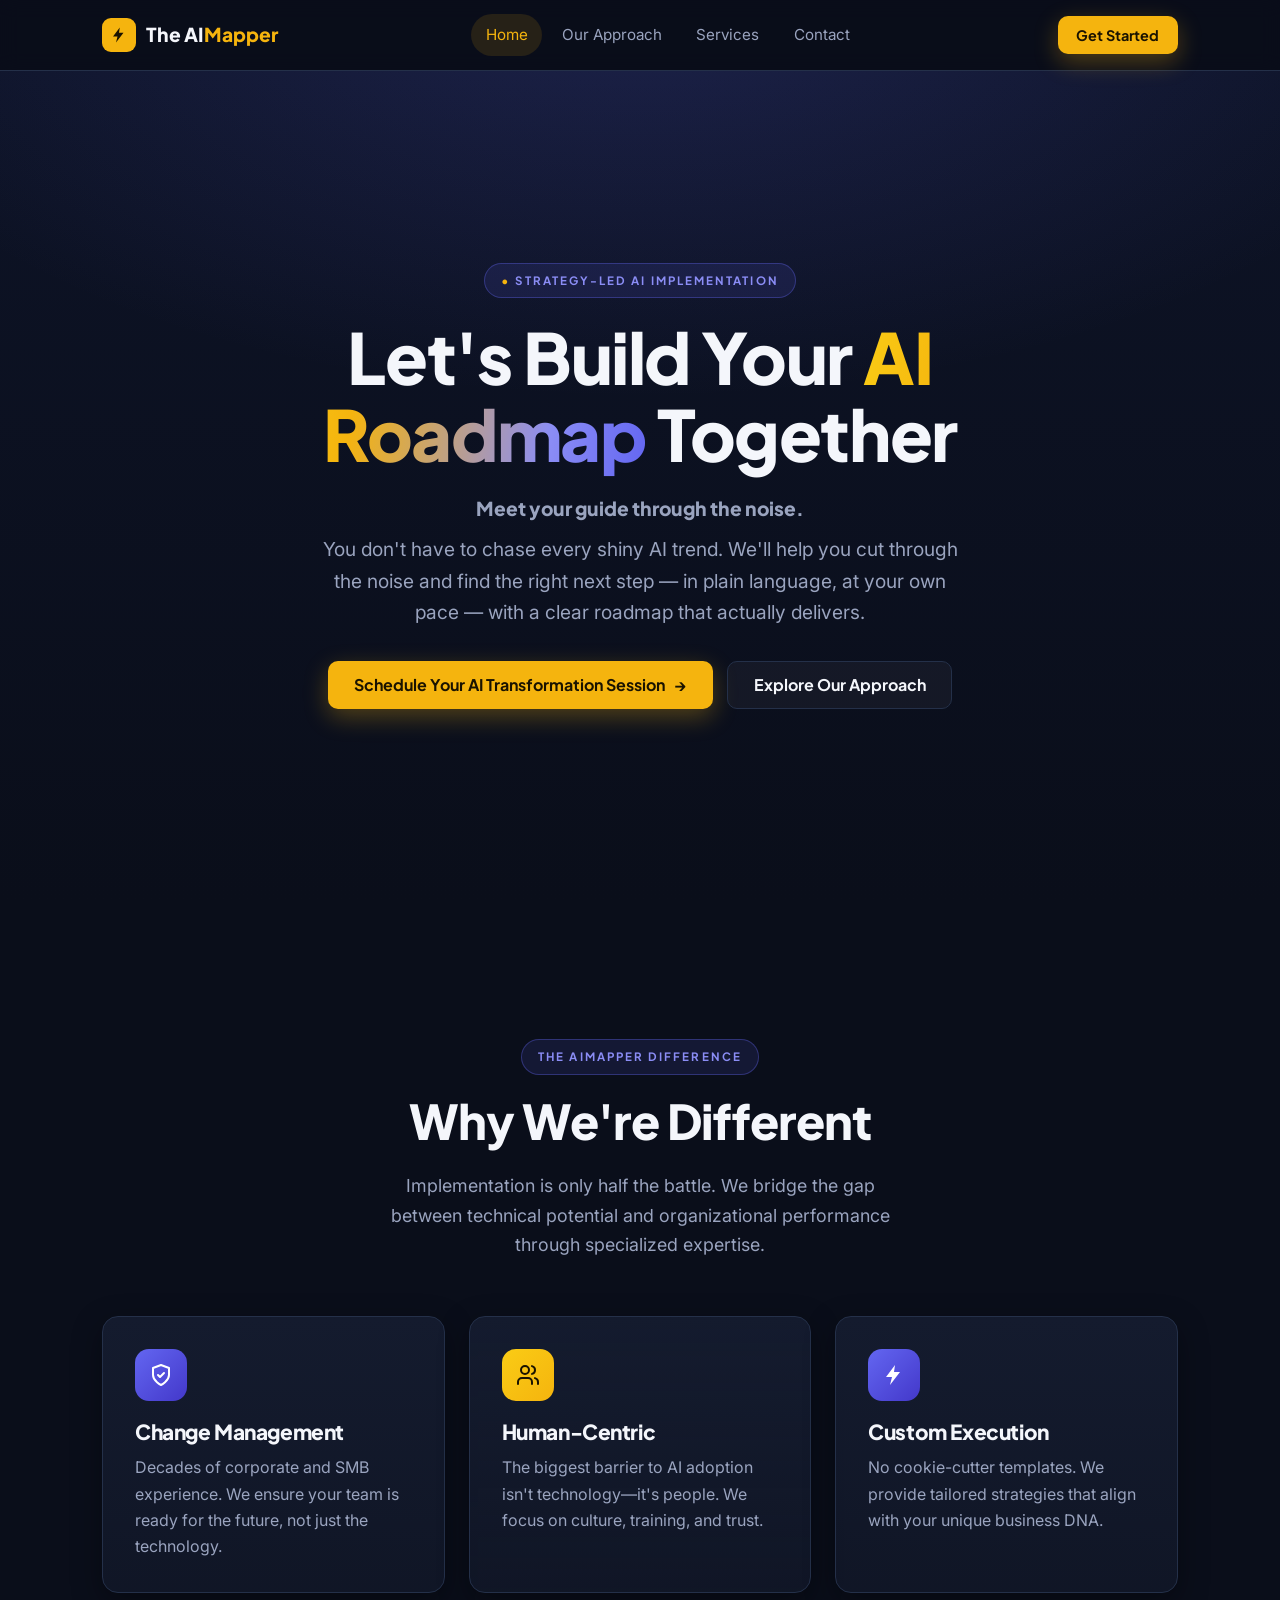
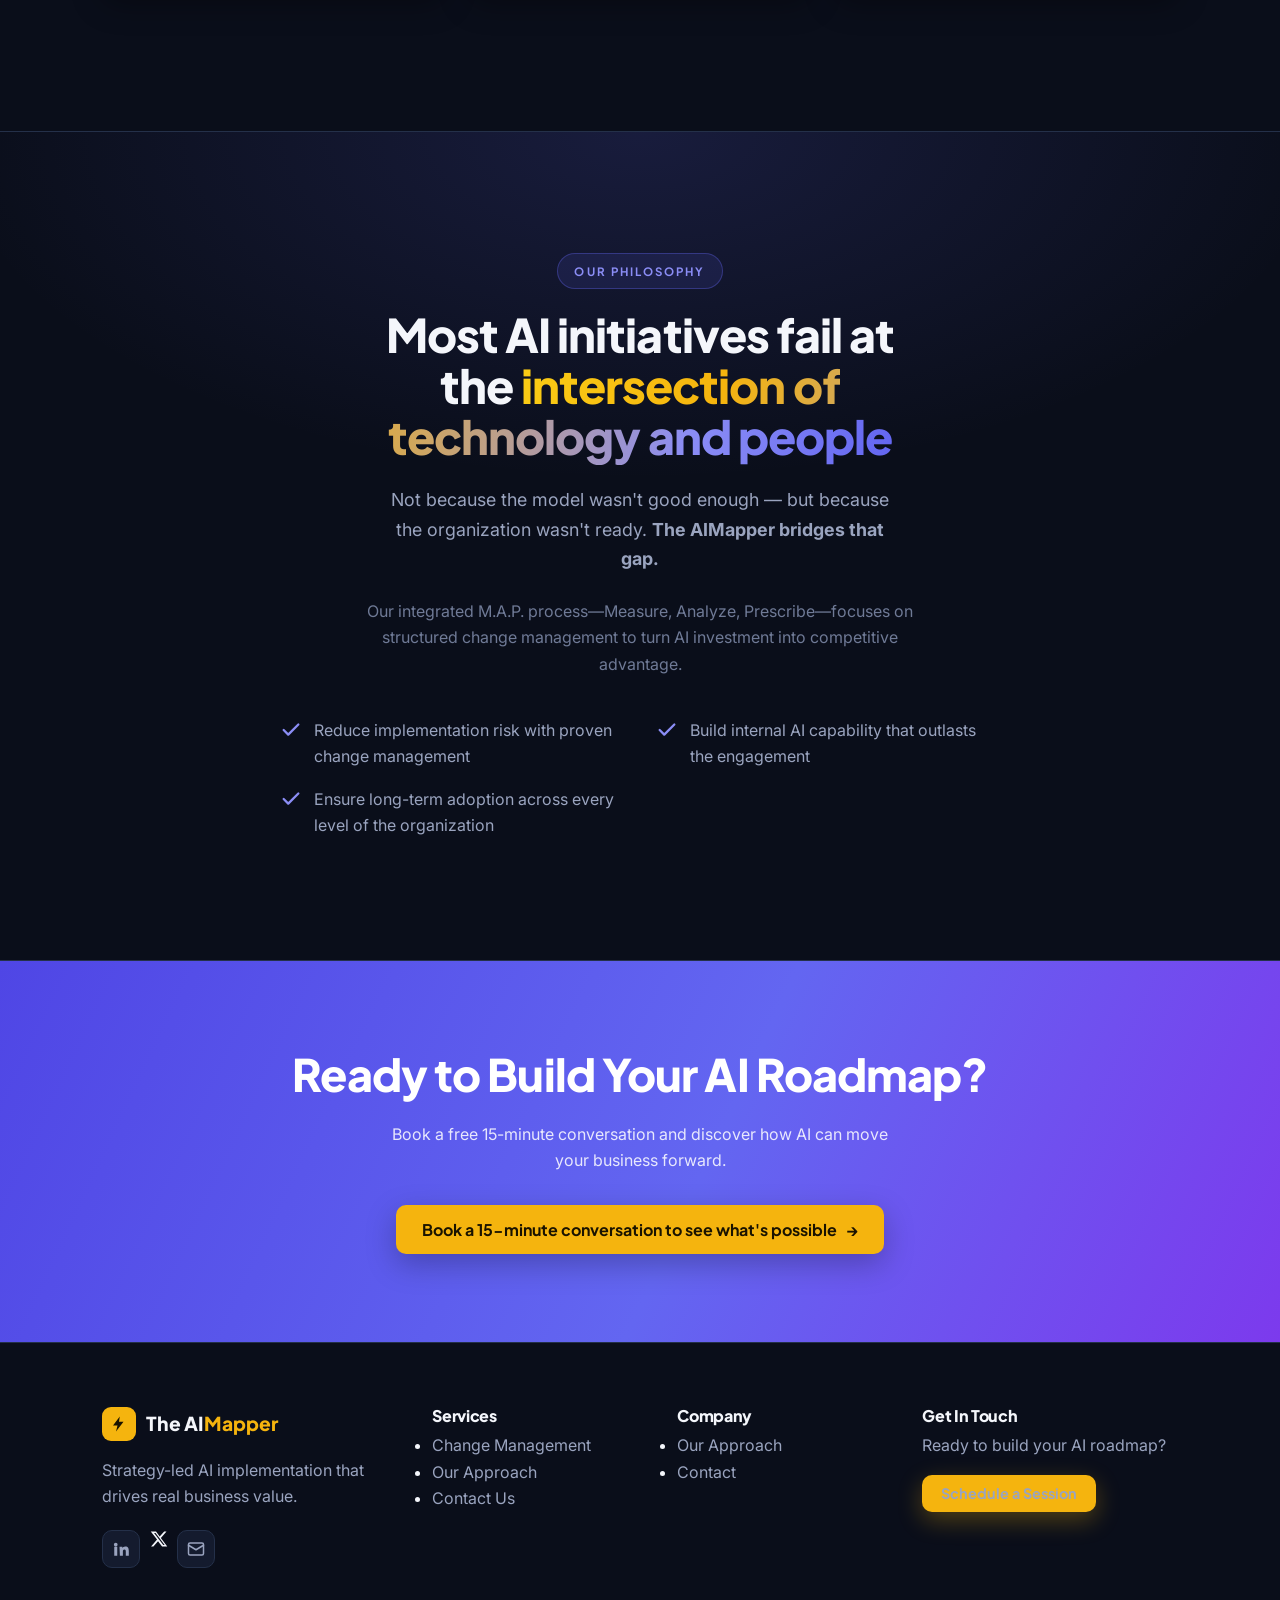
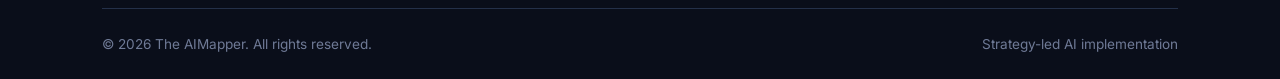
==== index.html @ d54df529 "Copy updates: home CTA, contact hero (15-min + Calendly CTA), 'What You'll Get' trim, Approach brand" ====
<!DOCTYPE html>
<html lang="en">
<head>
  <meta charset="UTF-8">
  <meta name="viewport" content="width=device-width, initial-scale=1.0">

  <title>The AIMapper — Strategy-Led AI Implementation &amp; Roadmaps</title>
  <meta name="description" content="The AIMapper builds proven AI roadmaps that deliver real business value. We bridge the gap between technical potential and organizational performance through strategy-led implementation and change management.">
  <meta name="robots" content="index, follow">
  <meta name="theme-color" content="#0A0E1A">
  <link rel="canonical" href="https://www.theaimapper.com/">

  <!-- Open Graph / social sharing -->
  <meta property="og:type" content="website">
  <meta property="og:site_name" content="The AIMapper">
  <meta property="og:title" content="The AIMapper — Strategy-Led AI Implementation &amp; Roadmaps">
  <meta property="og:description" content="Stop wasting resources on AI experiments that don't deliver. The AIMapper's proven frameworks help you implement the right AI solutions that drive real business value.">
  <meta property="og:url" content="https://www.theaimapper.com/">
  <!-- Replace with a real 1200x630 social share image -->
  <meta property="og:image" content="https://www.theaimapper.com/images/og-image.jpg">

  <link rel="icon" href="favicon.svg" type="image/svg+xml">

  <!-- Fonts -->
  <link rel="preconnect" href="https://fonts.googleapis.com">
  <link rel="preconnect" href="https://fonts.gstatic.com" crossorigin>
  <link href="https://fonts.googleapis.com/css2?family=Inter:wght@400;500;600;700&family=Plus+Jakarta+Sans:wght@500;700;800&display=swap" rel="stylesheet">

  <link rel="stylesheet" href="css/style.css">

  <!-- Structured data: organization / service -->
  <script type="application/ld+json">
  {
    "@context": "https://schema.org",
    "@type": "ProfessionalService",
    "name": "The AIMapper",
    "url": "https://www.theaimapper.com/",
    "description": "Strategy-led AI implementation and roadmaps that drive real business value through change management and human-centric adoption.",
    "areaServed": "Worldwide",
    "serviceType": "AI Strategy & Implementation Consulting",
    "slogan": "Strategy-led AI implementation that drives real business value."
  }
  </script>
</head>
<body>
  <a class="skip-link" href="#main">Skip to main content</a>

  <!-- ===== Header / navigation ===== -->
  <header class="site-header">
    <div class="container">
      <nav class="nav" aria-label="Primary">
        <a class="brand" href="index.html" aria-label="The AIMapper home">
          <span class="brand__mark" aria-hidden="true">
            <svg viewBox="0 0 24 24" fill="currentColor"><path d="M13 2 4 14h6l-2 8 10-13h-6l1-7z"/></svg>
          </span>
          <span>The AI<b>Mapper</b></span>
        </a>

        <ul class="nav__links">
          <li><a href="index.html" aria-current="page">Home</a></li>
          <li><a href="approach.html">Our Approach</a></li>
          <li><a href="services.html">Services</a></li>
          <li><a href="contact.html">Contact</a></li>
        </ul>

        <div class="nav__actions">
          <a class="btn btn--primary btn--sm nav__cta" href="contact.html">Get Started</a>
          <button class="nav__toggle" type="button" aria-label="Toggle navigation menu" aria-expanded="false" aria-controls="mobile-menu">
            <span></span><span></span><span></span>
          </button>
        </div>
      </nav>
    </div>

    <!-- Mobile menu -->
    <div class="nav__mobile" id="mobile-menu">
      <ul>
        <li><a href="index.html" aria-current="page">Home</a></li>
        <li><a href="approach.html">Our Approach</a></li>
        <li><a href="services.html">Services</a></li>
        <li><a href="contact.html">Contact</a></li>
      </ul>
      <div class="container"><a class="btn btn--primary" href="contact.html">Get Started</a></div>
    </div>
  </header>

  <main id="main">

    <!-- ===== Hero ===== -->
    <section class="hero">
      <div class="container hero__inner">
        <span class="eyebrow"><span class="dot">&bull;</span> Strategy-Led AI Implementation</span>
        <h1>Let's Build Your <span class="gradient-text">AI Roadmap</span> Together</h1>
        <p class="hero__kicker">Meet your guide through the noise.</p>
        <p>You don't have to chase every shiny AI trend. We'll help you cut through the noise and find the right next step &mdash; in plain language, at your own pace &mdash; with a clear roadmap that actually delivers.</p>
        <div class="hero__actions">
          <!-- Booking CTA -> contact page (swap href for a Calendly/booking URL when ready) -->
          <a class="btn btn--primary" href="contact.html">Schedule Your AI Transformation Session <span class="arrow" aria-hidden="true">&rarr;</span></a>
          <a class="btn btn--ghost" href="approach.html">Explore Our Approach</a>
        </div>
      </div>
    </section>

    <!-- ===== Why we're different ===== -->
    <section class="section section--frame" aria-labelledby="diff-heading">
      <div class="container">
        <div class="section-head text-center">
          <span class="eyebrow">The AIMapper Difference</span>
          <h2 id="diff-heading">Why We're Different</h2>
          <p class="lead">Implementation is only half the battle. We bridge the gap between technical potential and organizational performance through specialized expertise.</p>
        </div>

        <div class="grid grid--3">
          <article class="card">
            <div class="card__icon card__icon--indigo" aria-hidden="true">
              <svg viewBox="0 0 24 24" fill="none" stroke="currentColor" stroke-width="2" stroke-linecap="round" stroke-linejoin="round"><path d="M12 22s8-4 8-10V5l-8-3-8 3v7c0 6 8 10 8 10z"/><path d="m9 12 2 2 4-4"/></svg>
            </div>
            <h3>Change Management</h3>
            <p>Decades of corporate and SMB experience. We ensure your team is ready for the future, not just the technology.</p>
          </article>

          <article class="card">
            <div class="card__icon card__icon--gold" aria-hidden="true">
              <svg viewBox="0 0 24 24" fill="none" stroke="currentColor" stroke-width="2" stroke-linecap="round" stroke-linejoin="round"><path d="M16 21v-2a4 4 0 0 0-4-4H6a4 4 0 0 0-4 4v2"/><circle cx="9" cy="7" r="4"/><path d="M22 21v-2a4 4 0 0 0-3-3.87"/><path d="M16 3.13a4 4 0 0 1 0 7.75"/></svg>
            </div>
            <h3>Human-Centric</h3>
            <p>The biggest barrier to AI adoption isn't technology&mdash;it's people. We focus on culture, training, and trust.</p>
          </article>

          <article class="card">
            <div class="card__icon card__icon--indigo" aria-hidden="true">
              <svg viewBox="0 0 24 24" fill="currentColor"><path d="M13 2 4 14h6l-2 8 10-13h-6l1-7z"/></svg>
            </div>
            <h3>Custom Execution</h3>
            <p>No cookie-cutter templates. We provide tailored strategies that align with your unique business DNA.</p>
          </article>
        </div>
      </div>
    </section>

    <!-- ===== Philosophy ===== -->
    <section class="section section--frame philosophy" aria-labelledby="philosophy-heading">
      <div class="container">
        <span class="eyebrow">Our Philosophy</span>
        <h2 id="philosophy-heading">Most AI initiatives fail at the <span class="gradient-text">intersection of technology and people</span></h2>
        <p class="lead">Not because the model wasn't good enough &mdash; but because the organization wasn't ready. <strong>The AIMapper bridges that gap.</strong></p>
        <p class="note">Our integrated M.A.P. process&mdash;Measure, Analyze, Prescribe&mdash;focuses on structured change management to turn AI investment into competitive advantage.</p>

        <ul class="checklist">
          <li>
            <svg viewBox="0 0 24 24" fill="none" stroke="currentColor" stroke-width="2.5" stroke-linecap="round" stroke-linejoin="round" aria-hidden="true"><path d="m20 6-11 11-5-5"/></svg>
            <span>Reduce implementation risk with proven change management</span>
          </li>
          <li>
            <svg viewBox="0 0 24 24" fill="none" stroke="currentColor" stroke-width="2.5" stroke-linecap="round" stroke-linejoin="round" aria-hidden="true"><path d="m20 6-11 11-5-5"/></svg>
            <span>Build internal AI capability that outlasts the engagement</span>
          </li>
          <li>
            <svg viewBox="0 0 24 24" fill="none" stroke="currentColor" stroke-width="2.5" stroke-linecap="round" stroke-linejoin="round" aria-hidden="true"><path d="m20 6-11 11-5-5"/></svg>
            <span>Ensure long-term adoption across every level of the organization</span>
          </li>
        </ul>
      </div>
    </section>

    <!-- ===== CTA band ===== -->
    <section class="section cta-band" aria-labelledby="cta-heading">
      <div class="container">
        <h2 id="cta-heading">Ready to Build Your AI Roadmap?</h2>
        <p>Book a free 15-minute conversation and discover how AI can move your business forward.</p>
        <!-- Booking CTA -> contact page (swap href for a Calendly/booking URL when ready) -->
        <a class="btn btn--primary" href="contact.html">Book a 15-minute conversation to see what's possible <span class="arrow" aria-hidden="true">&rarr;</span></a>
      </div>
    </section>

  </main>

  <!-- ===== Footer ===== -->
  <footer class="site-footer">
    <div class="container">
      <div class="footer__grid">
        <div class="footer__brand">
          <a class="brand" href="index.html" aria-label="The AIMapper home">
            <span class="brand__mark" aria-hidden="true">
              <svg viewBox="0 0 24 24" fill="currentColor"><path d="M13 2 4 14h6l-2 8 10-13h-6l1-7z"/></svg>
            </span>
            <span>The AI<b>Mapper</b></span>
          </a>
          <p>Strategy-led AI implementation that drives real business value.</p>
          <div class="footer__social">
            <!-- Replace # with real profile URLs -->
            <a href="https://www.linkedin.com/in/belindatheaimapper" target="_blank" rel="noopener" aria-label="Belinda on LinkedIn">
              <svg viewBox="0 0 24 24" fill="currentColor" aria-hidden="true"><path d="M4.98 3.5a2.5 2.5 0 1 1 0 5 2.5 2.5 0 0 1 0-5zM3 9h4v12H3zM10 9h3.8v1.7h.05c.53-1 1.83-2 3.77-2 4.03 0 4.78 2.65 4.78 6.1V21h-4v-5.4c0-1.3 0-3-1.8-3s-2.1 1.4-2.1 2.9V21h-4z"/></svg>
            </a>
              <svg viewBox="0 0 24 24" fill="currentColor" aria-hidden="true"><path d="M18.9 2H22l-7.5 8.6L23 22h-6.9l-5.4-7-6.2 7H1.4l8-9.2L1 2h7l4.9 6.5L18.9 2zm-1.2 18h1.9L7.4 4H5.4z"/></svg>
            </a>
            <a href="mailto:hello@theaimapper.com" aria-label="Email The AIMapper">
              <svg viewBox="0 0 24 24" fill="none" stroke="currentColor" stroke-width="2" stroke-linecap="round" stroke-linejoin="round" aria-hidden="true"><rect x="2" y="4" width="20" height="16" rx="2"/><path d="m22 7-10 6L2 7"/></svg>
            </a>
          </div>
        </div>

        <div class="footer__links">
          <h4>Services</h4>
          <ul>
            <li><a href="services.html">Change Management</a></li>
            <li><a href="approach.html">Our Approach</a></li>
            <li><a href="contact.html">Contact Us</a></li>
          </ul>
        </div>

        <div class="footer__links">
          <h4>Company</h4>
          <ul>
            <li><a href="approach.html">Our Approach</a></li>
            <li><a href="contact.html">Contact</a></li>
          </ul>
        </div>

        <div class="footer__links">
          <h4>Get In Touch</h4>
          <p style="color:var(--text-muted)">Ready to build your AI roadmap?</p>
          <a class="btn btn--primary btn--sm" href="contact.html">Schedule a Session</a>
        </div>
      </div>

      <div class="footer__bottom">
        <span>&copy; 2026 The AIMapper. All rights reserved.</span>
        <span>Strategy-led AI implementation</span>
      </div>
    </div>
  </footer>

  <script src="js/script.js" defer></script>
</body>
</html>
---- css/style.css ----
/* =========================================================
   AIMapper — theaimapper.com
   Single shared stylesheet. Mobile-first, semantic, no frameworks.
   ========================================================= */

/* ---------- Design tokens ---------- */
:root {
  /* Brand palette (from approved design) */
  --bg-deep:      #0A0E1A;   /* page background, near-black navy */
  --bg-deep-2:    #0D1326;   /* gradient partner for sections */
  --surface:      #141B2E;   /* card surface */
  --surface-2:    #1B2340;   /* raised / hover surface */
  --border:       #243049;   /* hairline borders on dark */

  --gold:         #F5B40E;
  --gold-bright:  #FACC15;
  --indigo:       #6366F1;
  --indigo-soft:  #8B8DF5;

  --text:         #F4F6FB;   /* primary text on dark */
  --text-muted:   #9AA4BF;   /* secondary text on dark (AA on dark bg) */
  --text-dim:     #6F7A96;

  /* Light section (testimonials) */
  --light-bg:     #FFFFFF;
  --light-text:   #0F1422;
  --light-muted:  #4A5568;
  --light-border: #E6E9F2;

  --gradient-brand: linear-gradient(100deg, var(--gold-bright) 0%, var(--gold) 25%, var(--indigo-soft) 75%, var(--indigo) 100%);
  --gradient-cta:   linear-gradient(115deg, #4F46E5 0%, #6366F1 55%, #7C3AED 100%);

  --radius:       16px;
  --radius-sm:    10px;
  --radius-pill:  999px;

  --shadow-card:  0 10px 30px rgba(0, 0, 0, 0.35);
  --shadow-light: 0 12px 30px rgba(15, 20, 34, 0.08);

  --maxw:         1140px;
  --gutter:       clamp(1rem, 4vw, 2rem);

  --font-head: "Plus Jakarta Sans", system-ui, -apple-system, "Segoe UI", sans-serif;
  --font-body: "Inter", system-ui, -apple-system, "Segoe UI", Roboto, sans-serif;
}

/* ---------- Reset / base ---------- */
*, *::before, *::after { box-sizing: border-box; }

html {
  scroll-behavior: smooth;
  -webkit-text-size-adjust: 100%;
  scroll-padding-top: 84px; /* keep anchored content clear of the sticky header */
}

/* Prevent any element from causing sideways scroll on phones/tablets */
html, body { overflow-x: hidden; }

body {
  margin: 0;
  font-family: var(--font-body);
  font-size: 1rem;
  line-height: 1.65;
  color: var(--text);
  background: var(--bg-deep);
  -webkit-font-smoothing: antialiased;
  text-rendering: optimizeLegibility;
}

img { max-width: 100%; height: auto; display: block; }

a { color: inherit; text-decoration: none; }

h1, h2, h3, h4 {
  font-family: var(--font-head);
  font-weight: 800;
  line-height: 1.1;
  margin: 0 0 0.5em;
  letter-spacing: -0.02em;
}

p { margin: 0 0 1rem; }

ul { margin: 0; padding: 0; }

:focus-visible {
  outline: 3px solid var(--gold-bright);
  outline-offset: 3px;
  border-radius: 4px;
}

/* Skip link for keyboard users */
.skip-link {
  position: absolute;
  left: -999px;
  top: 0;
  background: var(--gold);
  color: #1a1300;
  padding: 0.6rem 1rem;
  border-radius: 0 0 8px 0;
  font-weight: 700;
  z-index: 200;
}
.skip-link:focus { left: 0; }

/* ---------- Layout helpers ---------- */
.container {
  width: 100%;
  max-width: var(--maxw);
  margin-inline: auto;
  padding-inline: var(--gutter);
}

/* Consistent vertical rhythm between sections */
.section { padding-block: clamp(3rem, 7vw, 5.5rem); }

.section--tight { padding-block: clamp(2.25rem, 5vw, 3.5rem); }

/*
  Frame a "statement" section so it sits cleanly within one viewport.
  Uses svh (small viewport height) so iOS Safari's address bar never
  crops the content; falls back to vh on older browsers. Content taller
  than the viewport simply grows the section, so nothing gets cut off.
*/
.section--frame,
.frame-group {
  display: flex;
  flex-direction: column;
  justify-content: center;
  min-height: 100vh;                  /* fallback */
  min-height: calc(100svh - 70px);    /* minus the sticky header */
}
.section--frame > .container { width: 100%; }

/* Two short sections sharing one framed screen (e.g. M.A.P. + D.R.I.V.E.) */
.frame-group .section { padding-block: clamp(1.25rem, 3vw, 2.25rem); }

.text-center { text-align: center; }

.eyebrow {
  display: inline-block;
  font-family: var(--font-head);
  font-size: 0.72rem;
  font-weight: 700;
  letter-spacing: 0.18em;
  text-transform: uppercase;
  color: var(--indigo-soft);
  background: rgba(99, 102, 241, 0.12);
  border: 1px solid rgba(99, 102, 241, 0.35);
  padding: 0.45rem 1rem;
  border-radius: var(--radius-pill);
  margin-bottom: 1.25rem;
}

.eyebrow .dot { color: var(--gold); }

.gradient-text {
  background: var(--gradient-brand);
  -webkit-background-clip: text;
  background-clip: text;
  color: transparent;
}

.lead {
  font-size: clamp(1rem, 1.4vw, 1.15rem);
  color: var(--text-muted);
  max-width: 46ch;
  margin-inline: auto;
}

.section-head { max-width: 720px; margin: 0 auto clamp(2rem, 5vw, 3.5rem); }
.section-head h1, .section-head h2 { font-size: clamp(2rem, 5vw, 3rem); }

/* ---------- Buttons ---------- */
.btn {
  display: inline-flex;
  align-items: center;
  gap: 0.55rem;
  font-family: var(--font-head);
  font-weight: 700;
  font-size: 1rem;
  padding: 0.95rem 1.6rem;
  border-radius: var(--radius-sm);
  border: 1px solid transparent;
  cursor: pointer;
  transition: transform 0.15s ease, box-shadow 0.15s ease, background 0.15s ease;
  line-height: 1;
}
.btn:hover { transform: translateY(-2px); }
.btn:active { transform: translateY(0); }

.btn--primary {
  background: var(--gold);
  color: #1a1300;
  box-shadow: 0 8px 24px rgba(245, 180, 14, 0.3);
}
.btn--primary:hover { background: var(--gold-bright); }

.btn--ghost {
  background: rgba(255, 255, 255, 0.04);
  color: var(--text);
  border-color: var(--border);
}
.btn--ghost:hover { background: rgba(255, 255, 255, 0.09); }

.btn--sm { padding: 0.65rem 1.1rem; font-size: 0.9rem; }
.btn--lg { padding: 1.1rem 2rem; font-size: 1.05rem; }

.btn .arrow { transition: transform 0.15s ease; }
.btn:hover .arrow { transform: translateX(3px); }

/* ---------- Header / nav ---------- */
.site-header {
  position: sticky;
  top: 0;
  z-index: 100;
  background: rgba(10, 14, 26, 0.85);
  backdrop-filter: blur(10px);
  border-bottom: 1px solid var(--border);
}

.nav {
  display: flex;
  align-items: center;
  justify-content: space-between;
  gap: 1rem;
  height: 70px;
}

.brand {
  display: inline-flex;
  align-items: center;
  gap: 0.6rem;
  font-family: var(--font-head);
  font-weight: 800;
  font-size: 1.2rem;
}
.brand__mark {
  display: grid;
  place-items: center;
  width: 34px;
  height: 34px;
  border-radius: 9px;
  background: var(--gold);
  color: #1a1300;
  flex: none;
}
.brand__mark svg { width: 18px; height: 18px; }
.brand b { color: var(--gold); font-weight: 800; }

.nav__links {
  display: none;
  list-style: none;
  gap: 0.35rem;
  align-items: center;
}
.nav__links a {
  display: inline-block;
  padding: 0.5rem 0.9rem;
  border-radius: var(--radius-pill);
  font-size: 0.95rem;
  color: var(--text-muted);
  transition: color 0.15s, background 0.15s;
}
.nav__links a:hover { color: var(--text); }
.nav__links a[aria-current="page"] {
  color: var(--gold);
  background: rgba(245, 180, 14, 0.12);
}

.nav__actions { display: flex; align-items: center; gap: 0.5rem; }
.nav__cta { display: none; }

/* Hamburger */
.nav__toggle {
  display: inline-flex;
  flex-direction: column;
  justify-content: center;
  gap: 5px;
  width: 44px;
  height: 44px;
  padding: 0 10px;
  background: rgba(255,255,255,0.04);
  border: 1px solid var(--border);
  border-radius: 10px;
  cursor: pointer;
}
.nav__toggle span {
  display: block;
  height: 2px;
  background: var(--text);
  border-radius: 2px;
  transition: transform 0.2s ease, opacity 0.2s ease;
}
.nav__toggle[aria-expanded="true"] span:nth-child(1) { transform: translateY(7px) rotate(45deg); }
.nav__toggle[aria-expanded="true"] span:nth-child(2) { opacity: 0; }
.nav__toggle[aria-expanded="true"] span:nth-child(3) { transform: translateY(-7px) rotate(-45deg); }

/* Mobile menu panel */
.nav__mobile {
  display: none;
  border-top: 1px solid var(--border);
  background: var(--bg-deep);
}
.nav__mobile.is-open { display: block; }
.nav__mobile ul { list-style: none; padding: 0.75rem var(--gutter) 1.25rem; }
.nav__mobile li { border-bottom: 1px solid var(--border); }
.nav__mobile a {
  display: block;
  padding: 0.9rem 0.25rem;
  color: var(--text);
  font-weight: 500;
}
.nav__mobile a[aria-current="page"] { color: var(--gold); }
.nav__mobile .btn { width: 100%; justify-content: center; margin-top: 1rem; }

/* ---------- Hero ---------- */
.hero {
  position: relative;
  overflow: hidden;
  display: flex;
  align-items: center;
  min-height: 100vh;                  /* fallback */
  min-height: calc(100svh - 70px);    /* fill the screen below the sticky header */
  background:
    radial-gradient(120% 90% at 50% -10%, rgba(99,102,241,0.18) 0%, transparent 55%),
    linear-gradient(180deg, var(--bg-deep-2) 0%, var(--bg-deep) 100%);
}
.hero__inner {
  width: 100%;
  max-width: 820px;
  margin-inline: auto;
  text-align: center;
  padding-block: clamp(2.25rem, 6vw, 4.5rem);
}
.hero h1,
.hero h2 {
  font-size: clamp(2.1rem, 6.5vw, 4.4rem);
  margin-bottom: 1.25rem;
}
.hero p { color: var(--text-muted); font-size: clamp(1rem, 1.6vw, 1.2rem); max-width: 54ch; margin-inline: auto; }
.hero__kicker {
  font-family: var(--font-head);
  font-weight: 800;
  font-size: clamp(1.2rem, 2.4vw, 1.6rem);
  color: var(--text);
  margin-bottom: 0.6rem;
}
.hero__actions {
  display: flex;
  flex-wrap: wrap;
  gap: 0.9rem;
  justify-content: center;
  margin-top: 2rem;
}

/* ---------- Card grids ---------- */
.grid {
  display: grid;
  gap: 1.5rem;
  grid-template-columns: 1fr;
}
@media (min-width: 720px)  { .grid--3 { grid-template-columns: repeat(2, 1fr); } }
@media (min-width: 980px)  { .grid--3 { grid-template-columns: repeat(3, 1fr); } }
@media (min-width: 720px)  { .grid--2 { grid-template-columns: repeat(2, 1fr); } }

.card {
  background: linear-gradient(180deg, var(--surface) 0%, rgba(20,27,46,0.6) 100%);
  border: 1px solid var(--border);
  border-radius: var(--radius);
  padding: clamp(1.5rem, 3vw, 2rem);
  box-shadow: var(--shadow-card);
  transition: transform 0.18s ease, border-color 0.18s ease;
}
.card:hover { transform: translateY(-4px); border-color: rgba(99,102,241,0.5); }

.card__icon {
  display: grid;
  place-items: center;
  width: 52px;
  height: 52px;
  border-radius: 14px;
  margin-bottom: 1.25rem;
  color: #fff;
}
.card__icon svg { width: 24px; height: 24px; }
.card__icon--indigo { background: linear-gradient(135deg, #6366F1, #4338CA); }
.card__icon--gold   { background: linear-gradient(135deg, var(--gold-bright), var(--gold)); color: #1a1300; }
.card h3 { font-size: 1.3rem; }
.card p { color: var(--text-muted); margin-bottom: 0; }

/* ---------- Split section header (heading left, intro right) ---------- */
.section-head--split {
  display: grid;
  gap: 0.75rem 2rem;
  align-items: end;
  max-width: none;
  margin-bottom: 2rem;
}
@media (min-width: 860px) {
  .section-head--split { grid-template-columns: 1fr auto; }
  .section-head--split .section-head__intro { text-align: right; max-width: 34ch; justify-self: end; }
}
.section-head--split h2 { font-size: clamp(1.7rem, 4vw, 2.5rem); margin: 0; }
.section-head--split .section-head__intro { color: var(--text-muted); margin: 0; }

/* ---------- Letter badges (M.A.P. / D.R.I.V.E.) ---------- */
.letter-badge {
  display: grid;
  place-items: center;
  width: 42px;
  height: 42px;
  border-radius: 11px;
  font-family: var(--font-head);
  font-weight: 800;
  font-size: 1.05rem;
  flex: none;
  color: #fff;
}
.letter-badge--indigo { background: linear-gradient(135deg, #6366F1, #4338CA); }
.letter-badge--gold   { background: linear-gradient(135deg, var(--gold-bright), var(--gold)); color: #1a1300; }

.card__head {
  display: flex;
  align-items: center;
  gap: 0.85rem;
  margin-bottom: 1rem;
}
.card__head h3 { margin: 0; font-size: 1.25rem; }

.card--compact { padding: 1.4rem; }
.card--compact h3 { font-size: 1.1rem; margin: 0.9rem 0 0.4rem; }
.card--compact p { font-size: 0.92rem; line-height: 1.5; }

@media (min-width: 720px)  { .grid--5 { grid-template-columns: repeat(2, 1fr); } }
@media (min-width: 1040px) { .grid--5 { grid-template-columns: repeat(5, 1fr); } }

/* ---------- Hero blockquote callout ---------- */
.hero__quote {
  margin: 2rem auto 0;
  max-width: 640px;
  text-align: left;
  background: rgba(255,255,255,0.03);
  border: 1px solid var(--border);
  border-left: 4px solid var(--indigo);
  border-radius: var(--radius-sm);
  padding: 1.25rem 1.5rem;
  color: var(--text-muted);
  font-style: italic;
  font-size: 1.05rem;
}

/* ---------- Approach intro (The Calm in the Noise) ---------- */
.calm-prose {
  text-align: left;
  max-width: 680px;
  margin: 1.75rem auto 0;
}
.calm-prose p { font-size: clamp(1rem, 1.3vw, 1.1rem); }
.calm-prose strong { color: var(--text); }
.calm-signoff {
  text-align: center;
  margin-top: 2rem;
  padding: 1.6rem;
  border: 1px solid rgba(245, 180, 14, 0.35);
  border-radius: var(--radius-sm);
  background: rgba(255, 255, 255, 0.03);
}
.calm-punch {
  font-family: var(--font-head);
  font-weight: 800;
  font-size: clamp(1.15rem, 2vw, 1.5rem);
  color: #ffffff;
  margin: 0 0 0.5rem;
}
.calm-close {
  font-family: var(--font-head);
  font-weight: 800;
  font-size: clamp(1.35rem, 2.6vw, 1.9rem);
  line-height: 1.15;
  margin: 0;
}

/* ---------- Highlight banner ---------- */
.banner {
  text-align: center;
  background: linear-gradient(180deg, var(--surface) 0%, rgba(20,27,46,0.5) 100%);
  border: 1px solid var(--border);
  border-radius: var(--radius);
  padding: clamp(1.5rem, 4vw, 2.25rem);
  margin-top: 1.5rem;
}
.banner h3 { font-size: 1.3rem; margin-bottom: 0.5rem; }
.banner p { color: var(--text-muted); max-width: 60ch; margin: 0 auto; }
.banner .hl { color: var(--gold-bright); font-weight: 700; }

/* ---------- Audit cards (light) + check bullets ---------- */
.checks { list-style: none; display: grid; gap: 0.9rem; }
.checks li { display: flex; gap: 0.7rem; align-items: flex-start; }
.checks svg { flex: none; width: 20px; height: 20px; color: var(--indigo); margin-top: 3px; }

.audit-card {
  background: #fff;
  border: 1px solid var(--light-border);
  border-radius: var(--radius);
  padding: clamp(1.5rem, 3vw, 2rem);
  box-shadow: var(--shadow-light);
  color: var(--light-text);
}
.audit-card .card__head h3 { color: var(--light-text); }
.audit-card .checks li { color: #2c3344; }
.audit-card .note {
  margin: 1.25rem 0 0;
  padding-top: 1.25rem;
  border-top: 1px solid var(--light-border);
  font-style: italic;
  font-weight: 600;
  color: var(--indigo);
}

.youll-get {
  background: #EEF1FB;
  border: 1px solid var(--light-border);
  border-radius: var(--radius);
  padding: clamp(1.5rem, 3vw, 2rem);
  margin-top: 2rem;
  color: var(--light-text);
}
.youll-get h3 { color: var(--light-text); font-size: 1.2rem; }
.youll-get .checks { color: #2c3344; }
@media (min-width: 680px) { .youll-get .checks { grid-template-columns: 1fr 1fr; gap: 0.9rem 2rem; } }
.youll-get .checks li { color: #2c3344; }

/* ---------- Pricing tiers ---------- */
.card--pricing { display: flex; flex-direction: column; height: 100%; }
.card--pricing.is-featured {
  border-color: rgba(245, 180, 14, 0.55);
  box-shadow: 0 0 0 1px rgba(245,180,14,0.25), var(--shadow-card);
}
.pricing__eyebrow {
  font-family: var(--font-head);
  font-size: 0.72rem;
  font-weight: 700;
  letter-spacing: 0.14em;
  text-transform: uppercase;
  margin: 0.25rem 0 0.4rem;
}
.pricing__eyebrow--indigo { color: var(--indigo-soft); }
.pricing__eyebrow--gold   { color: var(--gold-bright); }
.card--pricing h3 { font-size: 1.45rem; margin: 0 0 0.75rem; }
.card--pricing > p { color: var(--text-muted); font-size: 0.95rem; }
.card--pricing .checks { margin-top: 1.25rem; flex: 1 0 auto; }
.card--pricing .checks li { color: var(--text-muted); font-size: 0.94rem; }
.checks--gold svg { color: var(--gold-bright); }

.pricing__meta {
  display: flex;
  justify-content: space-between;
  gap: 1rem;
  margin-top: 1.5rem;
  padding-top: 1.25rem;
  border-top: 1px solid var(--border);
}
.pricing__meta .label {
  display: block;
  font-size: 0.68rem;
  letter-spacing: 0.12em;
  text-transform: uppercase;
  color: var(--text-dim);
  margin-bottom: 0.3rem;
}
.pricing__meta .value { font-family: var(--font-head); font-weight: 800; font-size: 1.15rem; }
.pricing__meta--gold .value { color: var(--gold-bright); }
.pricing__meta .value.is-gold { color: var(--gold-bright); }
.card--pricing .btn { width: 100%; justify-content: center; margin-top: 1.25rem; }

/* ---------- Compact pricing (fits the 3 tiers within one desktop viewport) ---------- */
.pricing-section .section-head { margin-bottom: clamp(1.25rem, 3vw, 2rem); }
.pricing-section .section-head h2 { font-size: clamp(1.6rem, 3.4vw, 2.4rem); }
.pricing-section .section-head .lead { font-size: 0.95rem; max-width: 58ch; }
.pricing-section .grid { gap: 1rem; }

.pricing-section .card--pricing { padding: 1.25rem 1.35rem; }
.pricing-section .card--pricing .card__icon {
  width: 42px; height: 42px; border-radius: 11px; margin-bottom: 0.75rem;
}
.pricing-section .card--pricing .card__icon svg { width: 20px; height: 20px; }
.pricing-section .pricing__eyebrow { margin: 0 0 0.25rem; font-size: 0.66rem; }
.pricing-section .card--pricing h3 { font-size: 1.2rem; margin-bottom: 0.4rem; }
.pricing-section .card--pricing > p { font-size: 0.86rem; line-height: 1.45; }
.pricing-section .card--pricing .checks { margin-top: 0.85rem; gap: 0.5rem; }
.pricing-section .card--pricing .checks li { font-size: 0.84rem; gap: 0.55rem; line-height: 1.35; }
.pricing-section .card--pricing .checks svg { width: 17px; height: 17px; margin-top: 2px; }
.pricing-section .pricing__meta { margin-top: 1rem; padding-top: 0.85rem; }
.pricing-section .pricing__meta .label { font-size: 0.62rem; margin-bottom: 0.2rem; }
.pricing-section .pricing__meta .value { font-size: 1rem; }
.pricing-section .card--pricing .btn { margin-top: 0.85rem; padding: 0.72rem 1rem; font-size: 0.9rem; }

/* On shorter desktops, let it breathe rather than force a single screen */
@media (max-height: 820px) and (min-width: 980px) {
  .pricing-section { min-height: auto; }
}

/* ---------- Compact AI Audit section (fits one frame) ---------- */
.audit-section .section-head { margin-bottom: clamp(1.25rem, 3vw, 2rem); }
.audit-section .section-head h2 { font-size: clamp(1.6rem, 3.6vw, 2.4rem); }
.audit-section .grid { gap: 1rem; }
.audit-section .audit-card { padding: 1.25rem 1.35rem; }
.audit-section .audit-card .card__head { margin-bottom: 0.6rem; }
.audit-section .audit-card h3 { font-size: 1.15rem; }
.audit-section .checks { gap: 0.55rem; }
.audit-section .checks li { font-size: 0.86rem; line-height: 1.4; gap: 0.55rem; }
.audit-section .checks svg { width: 17px; height: 17px; margin-top: 2px; }
.audit-section .audit-card .note { margin-top: 0.9rem; padding-top: 0.9rem; font-size: 0.88rem; }
.audit-section .youll-get { padding: 1.25rem 1.5rem; margin-top: 1.25rem; }
.audit-section .youll-get h3 { font-size: 1.1rem; margin-bottom: 0.75rem; }

@media (max-height: 820px) and (min-width: 980px) {
  .audit-section { min-height: auto; }
}

/* ---------- Contact layout (aside left, form right) ---------- */
.contact-grid { grid-template-columns: 1fr; }
@media (min-width: 880px) { .contact-grid { grid-template-columns: 1.15fr 0.85fr; } }
.form-card h2 { font-size: 1.5rem; margin-bottom: 0.25rem; }
.form-card > p { color: var(--text-muted); margin-bottom: 1.5rem; }
.form .row { display: grid; gap: 1.1rem; }
@media (min-width: 560px) { .form .row { grid-template-columns: 1fr 1fr; } }
.form select {
  width: 100%; font: inherit; color: var(--text);
  background: var(--surface); border: 1px solid var(--border);
  border-radius: var(--radius-sm); padding: 0.8rem 1rem; appearance: none;
  background-image: url("data:image/svg+xml,%3Csvg xmlns='http://www.w3.org/2000/svg' width='14' height='14' viewBox='0 0 24 24' fill='none' stroke='%239AA4BF' stroke-width='2'%3E%3Cpath d='m6 9 6 6 6-6'/%3E%3C/svg%3E");
  background-repeat: no-repeat; background-position: right 1rem center;
}
.form select:focus { border-color: var(--indigo); outline: none; }
.form .full { width: 100%; }
.form .privacy { text-align: center; color: var(--text-dim); font-size: 0.85rem; margin: 0.5rem 0 0; }
.form .btn { width: 100%; justify-content: center; }
.contact-info .info-row { display: flex; gap: 0.85rem; align-items: flex-start; margin-bottom: 1rem; }
.contact-info .info-row:last-child { margin-bottom: 0; }
.contact-info .info-ico {
  display: grid; place-items: center; width: 38px; height: 38px; flex: none;
  border-radius: 10px; background: rgba(99,102,241,0.15);
  border: 1px solid rgba(99,102,241,0.4); color: var(--indigo-soft);
}
.contact-info .info-ico svg { width: 18px; height: 18px; }
.contact-info .info-label { font-size: 0.75rem; text-transform: uppercase; letter-spacing: 0.1em; color: var(--text-dim); }
.contact-info .info-value { color: var(--text); }
.contact-info .info-value a { color: var(--gold); }

/* Calendly booking card */
.booking-card { display: flex; flex-direction: column; }
.booking-card .btn--lg { align-self: flex-start; }

/* ---------- Page intro hero (inner pages) ---------- */
.page-hero { text-align: center; }
.page-hero h1, .page-hero h2 { font-size: clamp(2.1rem, 6vw, 4rem); }
.page-hero .lead { margin-top: 1rem; }

/* ---------- Philosophy ---------- */
.philosophy {
  background:
    radial-gradient(90% 70% at 50% 0%, rgba(99,102,241,0.16) 0%, transparent 60%),
    var(--bg-deep);
  border-block: 1px solid var(--border);
  text-align: center;
}
.philosophy h2 { font-size: clamp(1.9rem, 4.5vw, 2.9rem); max-width: 16ch; margin-inline: auto; }
.philosophy .note { color: var(--text-dim); max-width: 60ch; margin: 1.5rem auto 0; }
.checklist {
  list-style: none;
  display: grid;
  gap: 1rem 2rem;
  max-width: 720px;
  margin: 2.5rem auto 0;
  text-align: left;
}
@media (min-width: 680px) { .checklist { grid-template-columns: 1fr 1fr; } }
.checklist li {
  display: flex;
  gap: 0.75rem;
  align-items: flex-start;
  color: var(--text-muted);
}
.checklist svg { flex: none; width: 22px; height: 22px; color: var(--indigo-soft); margin-top: 2px; }

/* ---------- Testimonials (light section) ---------- */
.section--light {
  background: var(--light-bg);
  color: var(--light-text);
}
.section--light h2 { color: var(--light-text); }
.section--light .lead { color: var(--light-muted); }

.testimonial {
  background: #fff;
  border: 1px solid var(--light-border);
  border-radius: var(--radius);
  padding: clamp(1.5rem, 3vw, 2rem);
  box-shadow: var(--shadow-light);
  display: flex;
  flex-direction: column;
  gap: 1.25rem;
}
.stars { color: var(--gold); letter-spacing: 2px; font-size: 1.05rem; }
.testimonial blockquote {
  margin: 0;
  font-style: italic;
  color: #2c3344;
  font-size: 1.02rem;
  flex: 1;
}
.testimonial__author {
  display: flex;
  align-items: center;
  gap: 0.85rem;
  border-top: 1px solid var(--light-border);
  padding-top: 1.1rem;
}
.testimonial__author img {
  width: 48px; height: 48px; border-radius: 50%;
  object-fit: cover; flex: none;
  background: #e2e6f0;
}
.testimonial__name { font-weight: 700; color: var(--light-text); line-height: 1.3; }
.testimonial__role { color: var(--indigo); font-size: 0.88rem; }

/* ---------- CTA band ---------- */
.cta-band {
  background: var(--gradient-cta);
  text-align: center;
  color: #fff;
}
.cta-band h2 { font-size: clamp(1.8rem, 4.5vw, 2.8rem); color: #fff; }
.cta-band p { color: rgba(255,255,255,0.85); max-width: 50ch; margin: 0 auto 2rem; }
.cta-band .btn--primary { box-shadow: 0 10px 30px rgba(0,0,0,0.25); }

/* ---------- Generic content blocks (inner pages) ---------- */
.prose { max-width: 760px; }
.prose p { color: var(--text-muted); }
.prose h2 { font-size: clamp(1.6rem, 4vw, 2.2rem); margin-top: 2.5rem; }
.prose h3 { font-size: 1.25rem; margin-top: 1.75rem; }

.step {
  display: flex;
  gap: 1.25rem;
  align-items: flex-start;
}
.step__num {
  flex: none;
  display: grid;
  place-items: center;
  width: 48px; height: 48px;
  border-radius: 12px;
  font-family: var(--font-head);
  font-weight: 800;
  font-size: 1.2rem;
  background: rgba(99,102,241,0.15);
  border: 1px solid rgba(99,102,241,0.4);
  color: var(--indigo-soft);
}
.step h3 { margin-top: 0; }
.step p { color: var(--text-muted); margin-bottom: 0; }

/* ---------- Contact form ---------- */
.form {
  display: grid;
  gap: 1.1rem;
  max-width: 560px;
}
.form .field { display: grid; gap: 0.4rem; }
.form label { font-weight: 600; font-size: 0.92rem; }
.form input,
.form textarea {
  width: 100%;
  font: inherit;
  color: var(--text);
  background: var(--surface);
  border: 1px solid var(--border);
  border-radius: var(--radius-sm);
  padding: 0.8rem 1rem;
}
.form input:focus,
.form textarea:focus { border-color: var(--indigo); outline: none; }
.form textarea { resize: vertical; min-height: 130px; }
.form .btn { justify-self: start; }

.contact-grid { display: grid; gap: 2.5rem; }
@media (min-width: 880px) { .contact-grid { grid-template-columns: 1.1fr 0.9fr; align-items: start; } }
.contact-aside .card { margin-bottom: 1.25rem; }
.contact-aside a { color: var(--gold); }

/* ---------- Footer ---------- */
.site-footer {
  background: var(--bg-deep);
  border-top: 1px solid var(--border);
  padding-block: clamp(2.5rem, 6vw, 4rem) 1.5rem;
}
.footer__grid {
  display: grid;
  gap: 2rem;
  grid-template-columns: 1fr;
}
@media (min-width: 680px) { .footer__grid { grid-template-columns: 1.4fr 1fr 1fr 1.2fr; } }
.footer__brand p { color: var(--text-muted); max-width: 32ch; margin-top: 1rem; }
.footer h4 {
  font-size: 0.8rem;
  text-transform: uppercase;
  letter-spacing: 0.12em;
  color: var(--text-dim);
  margin-bottom: 1rem;
}
.footer ul { list-style: none; display: grid; gap: 0.6rem; }
.footer__links a { color: var(--text-muted); transition: color 0.15s; }
.footer__links a:hover { color: var(--gold); }
.footer__social { display: flex; gap: 0.6rem; margin-top: 1.25rem; }
.footer__social a {
  display: grid; place-items: center;
  width: 38px; height: 38px;
  border-radius: 10px;
  background: var(--surface);
  border: 1px solid var(--border);
  color: var(--text-muted);
  transition: color 0.15s, border-color 0.15s;
}
.footer__social a:hover { color: var(--gold); border-color: var(--gold); }
.footer__social svg { width: 18px; height: 18px; }
.footer__bottom {
  display: flex;
  flex-wrap: wrap;
  gap: 0.5rem 1.5rem;
  justify-content: space-between;
  margin-top: 2.5rem;
  padding-top: 1.5rem;
  border-top: 1px solid var(--border);
  color: var(--text-dim);
  font-size: 0.85rem;
}

/* ---------- Desktop nav switch ---------- */
@media (min-width: 900px) {
  .nav__links { display: flex; }
  .nav__cta { display: inline-flex; }
  .nav__toggle { display: none; }
  .nav__mobile { display: none !important; }
}

/* ---------- Phone refinements (iPhone) ---------- */
@media (max-width: 560px) {
  /* Full-width, easy-to-tap CTAs */
  .hero__actions { flex-direction: column; align-items: stretch; gap: 0.75rem; }
  .hero__actions .btn { justify-content: center; }
  .btn--lg { width: 100%; justify-content: center; }
  .booking-card .btn--lg { align-self: stretch; }

  /* A touch more breathing room so framed sections never feel cramped */
  .card { padding: 1.35rem; }
  .hero__quote { padding: 1rem 1.15rem; }
}

/* ---------- Tablet (iPad portrait) ---------- */
@media (min-width: 561px) and (max-width: 899px) {
  /* Sections stay comfortably framed without forcing huge gaps */
  .section--frame, .frame-group { min-height: auto; }
  .section--frame { padding-block: clamp(3rem, 8vw, 5rem); }
}

/* ---------- Reduced motion ---------- */
@media (prefers-reduced-motion: reduce) {
  html { scroll-behavior: auto; }
  * { transition: none !important; animation: none !important; }
}
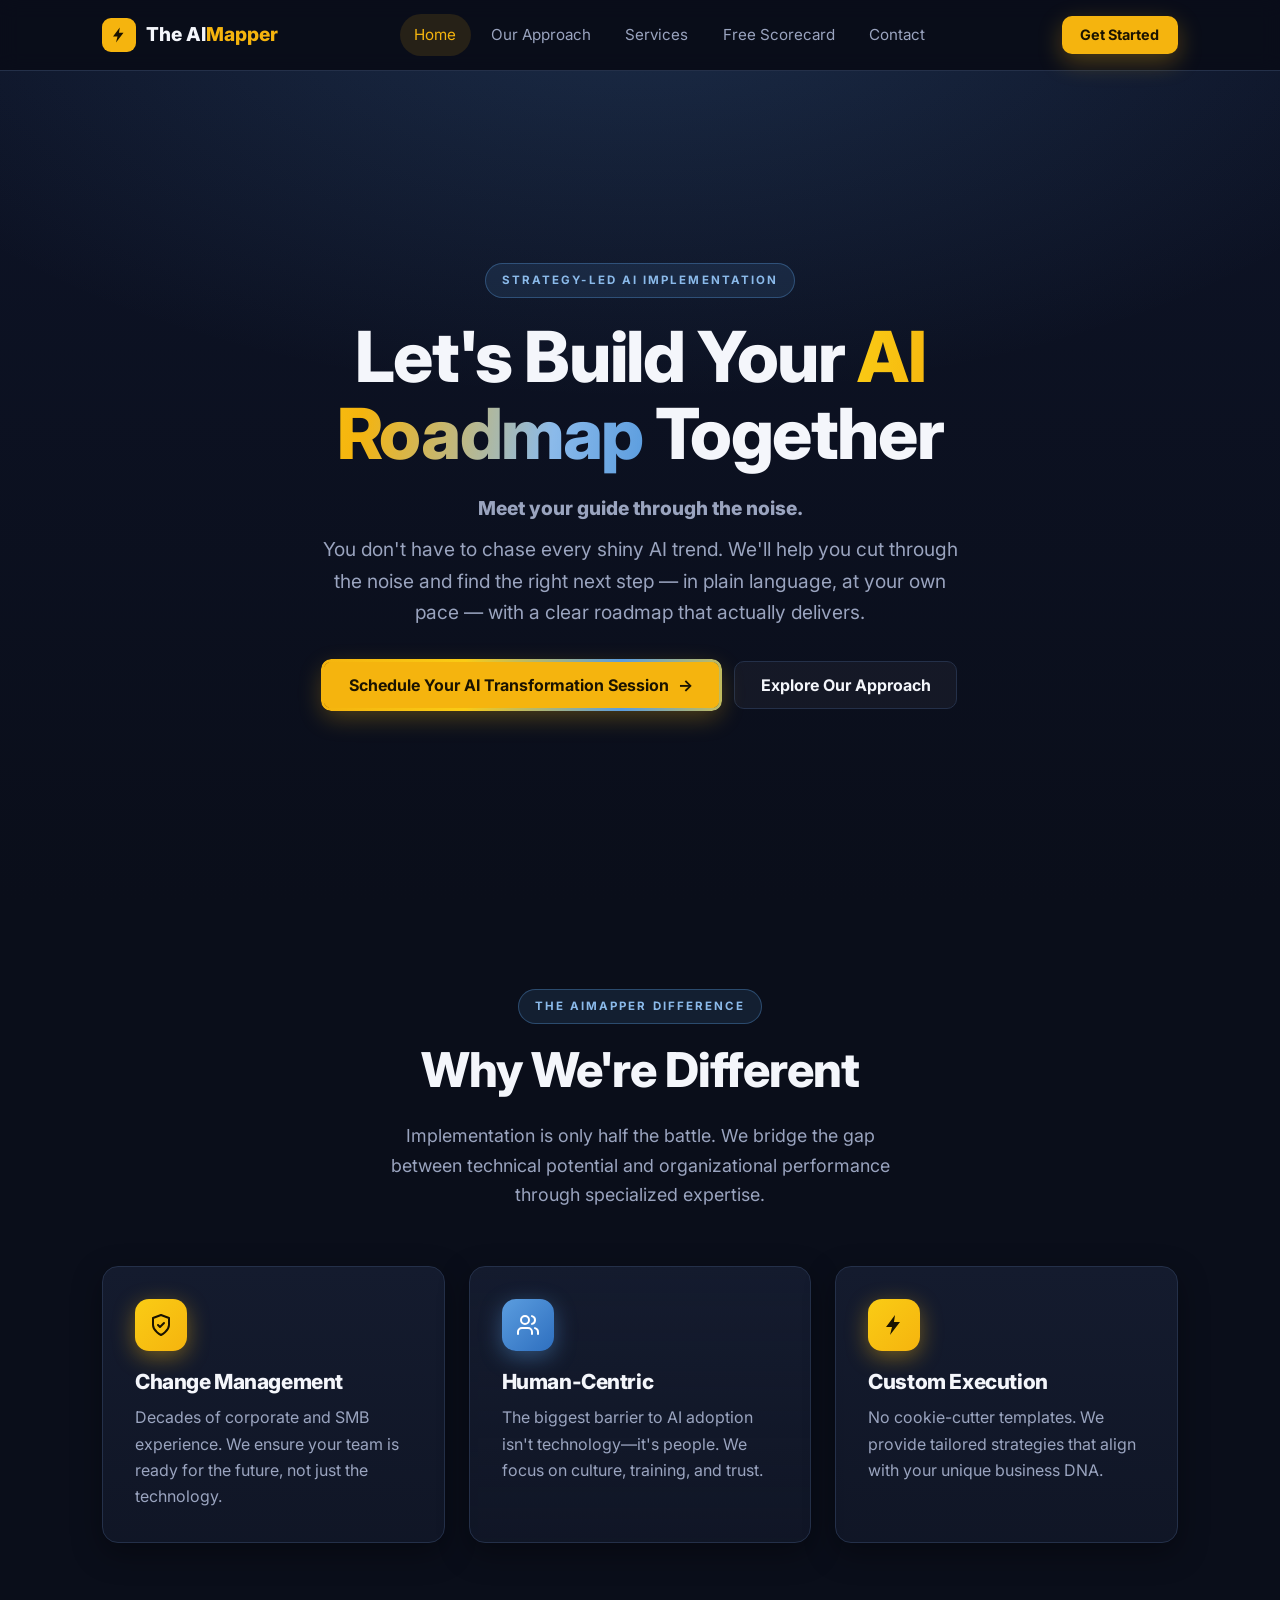
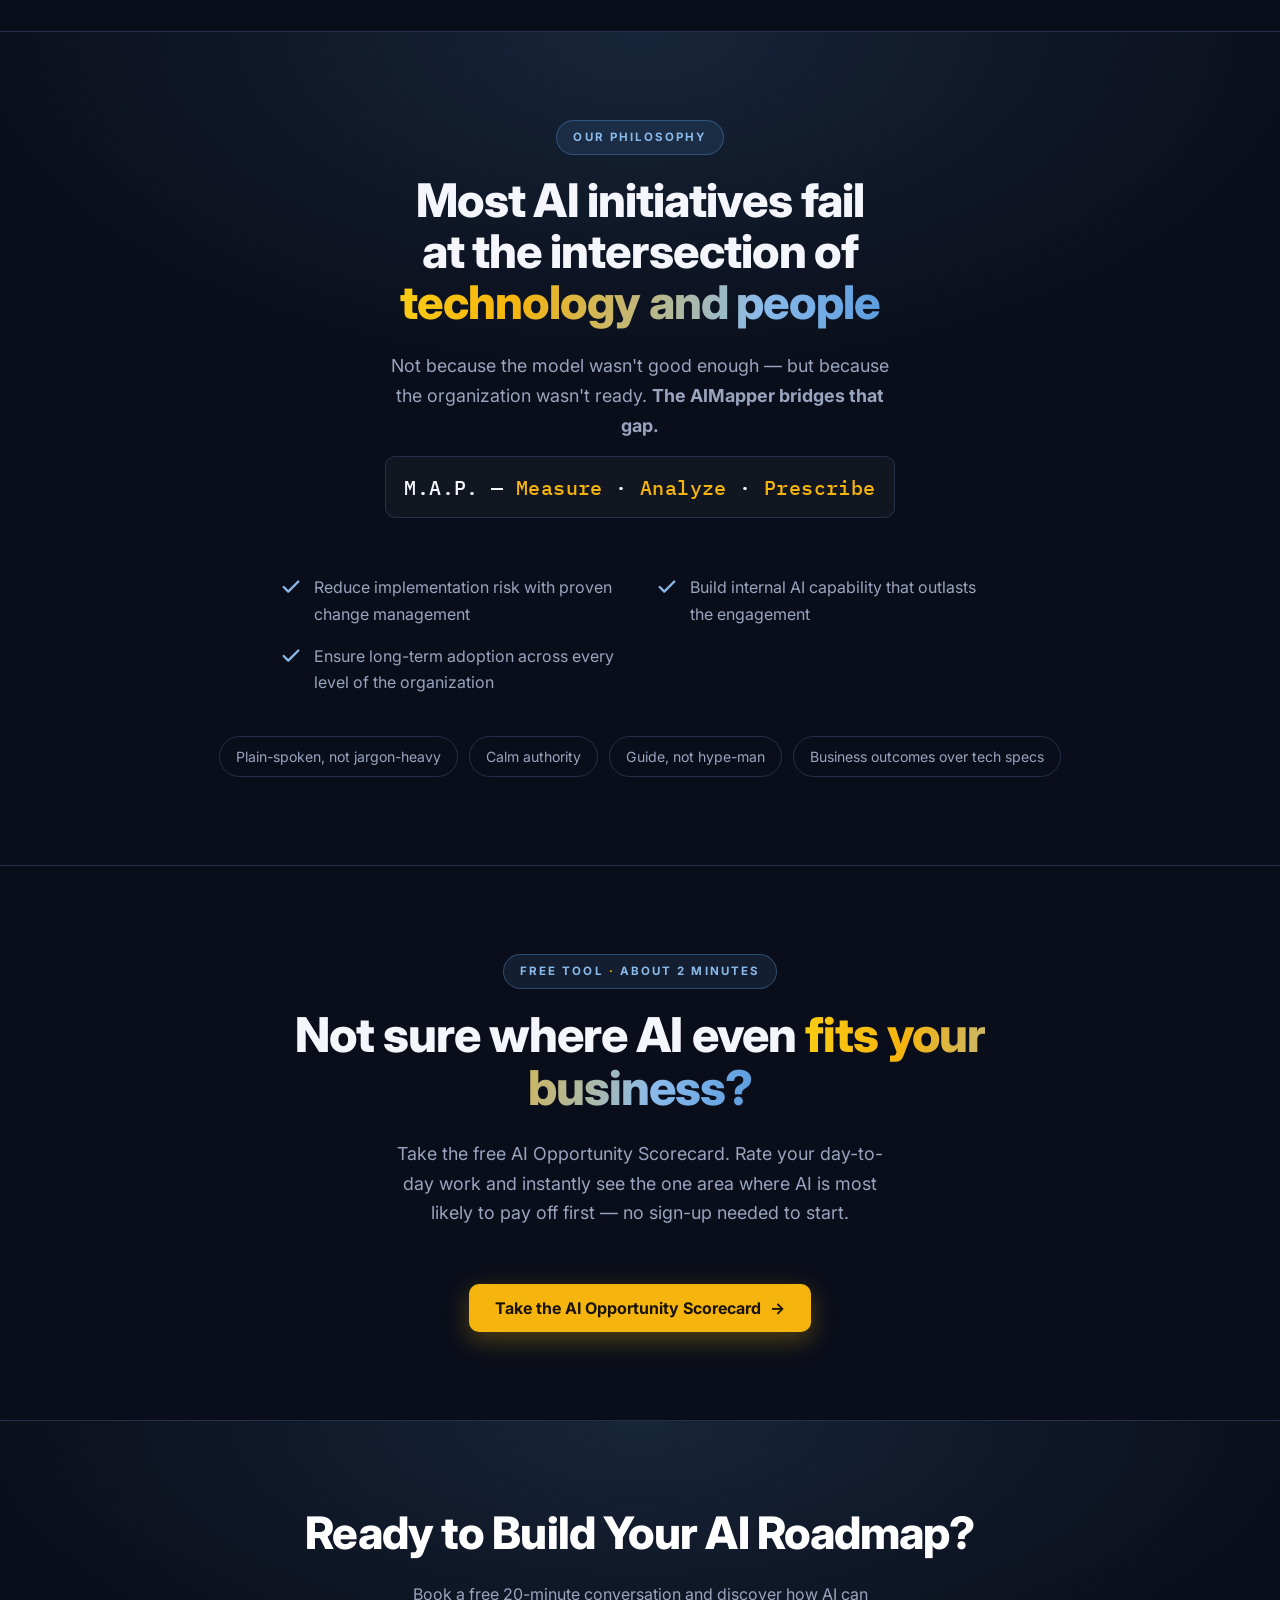
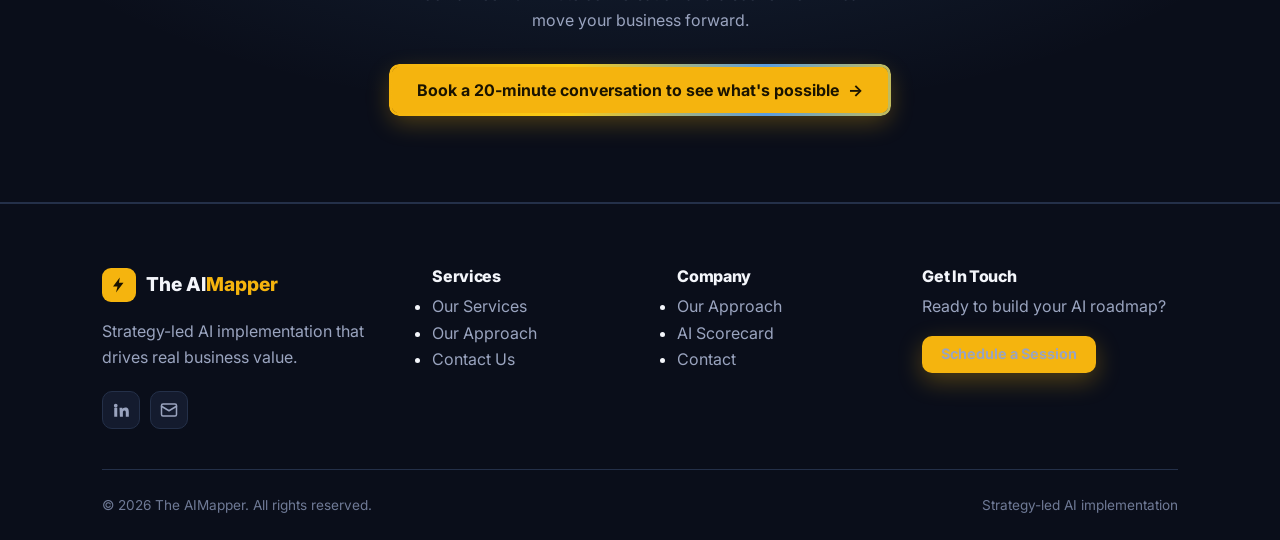
==== commit 7ae84dbd: "Add AI Opportunity Scorecard + Formspree capture; 20-min offer; brand/style refresh - New scorecard." ====
--- a/index.html
+++ b/index.html
@@ -16,7 +16,6 @@
   <meta property="og:title" content="The AIMapper — Strategy-Led AI Implementation &amp; Roadmaps">
   <meta property="og:description" content="Stop wasting resources on AI experiments that don't deliver. The AIMapper's proven frameworks help you implement the right AI solutions that drive real business value.">
   <meta property="og:url" content="https://www.theaimapper.com/">
-  <!-- Replace with a real 1200x630 social share image -->
   <meta property="og:image" content="https://www.theaimapper.com/images/og-image.jpg">
 
   <link rel="icon" href="favicon.svg" type="image/svg+xml">
@@ -24,7 +23,7 @@
   <!-- Fonts -->
   <link rel="preconnect" href="https://fonts.googleapis.com">
   <link rel="preconnect" href="https://fonts.gstatic.com" crossorigin>
-  <link href="https://fonts.googleapis.com/css2?family=Inter:wght@400;500;600;700&family=Plus+Jakarta+Sans:wght@500;700;800&display=swap" rel="stylesheet">
+  <link href="https://fonts.googleapis.com/css2?family=Inter:wght@400;500;600;700;800&family=IBM+Plex+Mono:wght@500&display=swap" rel="stylesheet">
 
   <link rel="stylesheet" href="css/style.css">
 
@@ -60,11 +59,12 @@
           <li><a href="index.html" aria-current="page">Home</a></li>
           <li><a href="approach.html">Our Approach</a></li>
           <li><a href="services.html">Services</a></li>
+          <li><a href="scorecard.html">Free Scorecard</a></li>
           <li><a href="contact.html">Contact</a></li>
         </ul>
 
         <div class="nav__actions">
-          <a class="btn btn--primary btn--sm nav__cta" href="contact.html">Get Started</a>
+          <a class="btn btn--primary btn--sm nav__cta" href="contact.html#book">Get Started</a>
           <button class="nav__toggle" type="button" aria-label="Toggle navigation menu" aria-expanded="false" aria-controls="mobile-menu">
             <span></span><span></span><span></span>
           </button>
@@ -78,9 +78,10 @@
         <li><a href="index.html" aria-current="page">Home</a></li>
         <li><a href="approach.html">Our Approach</a></li>
         <li><a href="services.html">Services</a></li>
+          <li><a href="scorecard.html">Free Scorecard</a></li>
         <li><a href="contact.html">Contact</a></li>
       </ul>
-      <div class="container"><a class="btn btn--primary" href="contact.html">Get Started</a></div>
+      <div class="container"><a class="btn btn--primary" href="contact.html#book">Get Started</a></div>
     </div>
   </header>
 
@@ -89,20 +90,19 @@
     <!-- ===== Hero ===== -->
     <section class="hero">
       <div class="container hero__inner">
-        <span class="eyebrow"><span class="dot">&bull;</span> Strategy-Led AI Implementation</span>
+        <span class="eyebrow">Strategy-Led AI Implementation</span>
         <h1>Let's Build Your <span class="gradient-text">AI Roadmap</span> Together</h1>
         <p class="hero__kicker">Meet your guide through the noise.</p>
         <p>You don't have to chase every shiny AI trend. We'll help you cut through the noise and find the right next step &mdash; in plain language, at your own pace &mdash; with a clear roadmap that actually delivers.</p>
         <div class="hero__actions">
-          <!-- Booking CTA -> contact page (swap href for a Calendly/booking URL when ready) -->
-          <a class="btn btn--primary" href="contact.html">Schedule Your AI Transformation Session <span class="arrow" aria-hidden="true">&rarr;</span></a>
+          <a class="btn btn--primary btn--ring" href="contact.html">Schedule Your AI Transformation Session <span class="arrow" aria-hidden="true">&rarr;</span></a>
           <a class="btn btn--ghost" href="approach.html">Explore Our Approach</a>
         </div>
       </div>
     </section>
 
     <!-- ===== Why we're different ===== -->
-    <section class="section section--frame" aria-labelledby="diff-heading">
+    <section class="section" aria-labelledby="diff-heading">
       <div class="container">
         <div class="section-head text-center">
           <span class="eyebrow">The AIMapper Difference</span>
@@ -112,7 +112,7 @@
 
         <div class="grid grid--3">
           <article class="card">
-            <div class="card__icon card__icon--indigo" aria-hidden="true">
+            <div class="card__icon card__icon--gold" aria-hidden="true">
               <svg viewBox="0 0 24 24" fill="none" stroke="currentColor" stroke-width="2" stroke-linecap="round" stroke-linejoin="round"><path d="M12 22s8-4 8-10V5l-8-3-8 3v7c0 6 8 10 8 10z"/><path d="m9 12 2 2 4-4"/></svg>
             </div>
             <h3>Change Management</h3>
@@ -120,7 +120,7 @@
           </article>
 
           <article class="card">
-            <div class="card__icon card__icon--gold" aria-hidden="true">
+            <div class="card__icon card__icon--indigo" aria-hidden="true">
               <svg viewBox="0 0 24 24" fill="none" stroke="currentColor" stroke-width="2" stroke-linecap="round" stroke-linejoin="round"><path d="M16 21v-2a4 4 0 0 0-4-4H6a4 4 0 0 0-4 4v2"/><circle cx="9" cy="7" r="4"/><path d="M22 21v-2a4 4 0 0 0-3-3.87"/><path d="M16 3.13a4 4 0 0 1 0 7.75"/></svg>
             </div>
             <h3>Human-Centric</h3>
@@ -128,7 +128,7 @@
           </article>
 
           <article class="card">
-            <div class="card__icon card__icon--indigo" aria-hidden="true">
+            <div class="card__icon card__icon--gold" aria-hidden="true">
               <svg viewBox="0 0 24 24" fill="currentColor"><path d="M13 2 4 14h6l-2 8 10-13h-6l1-7z"/></svg>
             </div>
             <h3>Custom Execution</h3>
@@ -139,12 +139,12 @@
     </section>
 
     <!-- ===== Philosophy ===== -->
-    <section class="section section--frame philosophy" aria-labelledby="philosophy-heading">
+    <section class="section philosophy" aria-labelledby="philosophy-heading">
       <div class="container">
         <span class="eyebrow">Our Philosophy</span>
-        <h2 id="philosophy-heading">Most AI initiatives fail at the <span class="gradient-text">intersection of technology and people</span></h2>
+        <h2 id="philosophy-heading">Most AI initiatives fail at the intersection of <span class="gradient-text">technology and people</span></h2>
         <p class="lead">Not because the model wasn't good enough &mdash; but because the organization wasn't ready. <strong>The AIMapper bridges that gap.</strong></p>
-        <p class="note">Our integrated M.A.P. process&mdash;Measure, Analyze, Prescribe&mdash;focuses on structured change management to turn AI investment into competitive advantage.</p>
+        <p class="mono-tag">M.A.P. &mdash; <span class="gold">Measure</span> &middot; <span class="gold">Analyze</span> &middot; <span class="gold">Prescribe</span></p>
 
         <ul class="checklist">
           <li>
@@ -160,6 +160,27 @@
             <span>Ensure long-term adoption across every level of the organization</span>
           </li>
         </ul>
+
+        <div class="voice" style="justify-content:center;margin-top:2.5rem">
+          <span class="pill">Plain-spoken, not jargon-heavy</span>
+          <span class="pill">Calm authority</span>
+          <span class="pill">Guide, not hype-man</span>
+          <span class="pill">Business outcomes over tech specs</span>
+        </div>
+      </div>
+    </section>
+
+    <!-- ===== Scorecard promo ===== -->
+    <section class="section" aria-labelledby="scorecard-heading">
+      <div class="container">
+        <div class="section-head text-center">
+          <span class="eyebrow">Free tool <span class="dot">·</span> about 2 minutes</span>
+          <h2 id="scorecard-heading">Not sure where AI even <span class="gradient-text">fits your business?</span></h2>
+          <p class="lead">Take the free AI Opportunity Scorecard. Rate your day-to-day work and instantly see the one area where AI is most likely to pay off first &mdash; no sign-up needed to start.</p>
+        </div>
+        <div class="hero__actions" style="justify-content:center;margin-top:2rem">
+          <a class="btn btn--primary" href="scorecard.html">Take the AI Opportunity Scorecard <span class="arrow" aria-hidden="true">&rarr;</span></a>
+        </div>
       </div>
     </section>
 
@@ -167,9 +188,8 @@
     <section class="section cta-band" aria-labelledby="cta-heading">
       <div class="container">
         <h2 id="cta-heading">Ready to Build Your AI Roadmap?</h2>
-        <p>Book a free 15-minute conversation and discover how AI can move your business forward.</p>
-        <!-- Booking CTA -> contact page (swap href for a Calendly/booking URL when ready) -->
-        <a class="btn btn--primary" href="contact.html">Book a 15-minute conversation to see what's possible <span class="arrow" aria-hidden="true">&rarr;</span></a>
+        <p>Book a free 20-minute conversation and discover how AI can move your business forward.</p>
+        <a class="btn btn--primary btn--ring" href="contact.html">Book a 20-minute conversation to see what's possible <span class="arrow" aria-hidden="true">&rarr;</span></a>
       </div>
     </section>
 
@@ -188,11 +208,8 @@
           </a>
           <p>Strategy-led AI implementation that drives real business value.</p>
           <div class="footer__social">
-            <!-- Replace # with real profile URLs -->
             <a href="https://www.linkedin.com/in/belindatheaimapper" target="_blank" rel="noopener" aria-label="Belinda on LinkedIn">
               <svg viewBox="0 0 24 24" fill="currentColor" aria-hidden="true"><path d="M4.98 3.5a2.5 2.5 0 1 1 0 5 2.5 2.5 0 0 1 0-5zM3 9h4v12H3zM10 9h3.8v1.7h.05c.53-1 1.83-2 3.77-2 4.03 0 4.78 2.65 4.78 6.1V21h-4v-5.4c0-1.3 0-3-1.8-3s-2.1 1.4-2.1 2.9V21h-4z"/></svg>
-            </a>
-              <svg viewBox="0 0 24 24" fill="currentColor" aria-hidden="true"><path d="M18.9 2H22l-7.5 8.6L23 22h-6.9l-5.4-7-6.2 7H1.4l8-9.2L1 2h7l4.9 6.5L18.9 2zm-1.2 18h1.9L7.4 4H5.4z"/></svg>
             </a>
             <a href="mailto:hello@theaimapper.com" aria-label="Email The AIMapper">
               <svg viewBox="0 0 24 24" fill="none" stroke="currentColor" stroke-width="2" stroke-linecap="round" stroke-linejoin="round" aria-hidden="true"><rect x="2" y="4" width="20" height="16" rx="2"/><path d="m22 7-10 6L2 7"/></svg>
@@ -203,7 +220,7 @@
         <div class="footer__links">
           <h4>Services</h4>
           <ul>
-            <li><a href="services.html">Change Management</a></li>
+            <li><a href="services.html">Our Services</a></li>
             <li><a href="approach.html">Our Approach</a></li>
             <li><a href="contact.html">Contact Us</a></li>
           </ul>
@@ -213,6 +230,7 @@
           <h4>Company</h4>
           <ul>
             <li><a href="approach.html">Our Approach</a></li>
+            <li><a href="scorecard.html">AI Scorecard</a></li>
             <li><a href="contact.html">Contact</a></li>
           </ul>
         </div>
--- a/css/style.css
+++ b/css/style.css
@@ -14,8 +14,8 @@
 
   --gold:         #F5B40E;
   --gold-bright:  #FACC15;
-  --indigo:       #6366F1;
-  --indigo-soft:  #8B8DF5;
+  --indigo:       #5B9DDF;   /* Route Blue — secondary accent */
+  --indigo-soft:  #8BBAEA;   /* Route Blue, lighter */
 
   --text:         #F4F6FB;   /* primary text on dark */
   --text-muted:   #9AA4BF;   /* secondary text on dark (AA on dark bg) */
@@ -28,7 +28,7 @@
   --light-border: #E6E9F2;
 
   --gradient-brand: linear-gradient(100deg, var(--gold-bright) 0%, var(--gold) 25%, var(--indigo-soft) 75%, var(--indigo) 100%);
-  --gradient-cta:   linear-gradient(115deg, #4F46E5 0%, #6366F1 55%, #7C3AED 100%);
+  --gradient-cta:   linear-gradient(115deg, #2E6FBF 0%, #5B9DDF 55%, #3E86DE 100%);
 
   --radius:       16px;
   --radius-sm:    10px;
@@ -40,8 +40,9 @@
   --maxw:         1140px;
   --gutter:       clamp(1rem, 4vw, 2rem);
 
-  --font-head: "Plus Jakarta Sans", system-ui, -apple-system, "Segoe UI", sans-serif;
+  --font-head: "Inter", system-ui, -apple-system, "Segoe UI", sans-serif;
   --font-body: "Inter", system-ui, -apple-system, "Segoe UI", Roboto, sans-serif;
+  --font-mono: "IBM Plex Mono", ui-monospace, "SFMono-Regular", monospace;
 }
 
 /* ---------- Reset / base ---------- */
@@ -53,8 +54,9 @@
   scroll-padding-top: 84px; /* keep anchored content clear of the sticky header */
 }
 
-/* Prevent any element from causing sideways scroll on phones/tablets */
-html, body { overflow-x: hidden; }
+/* Prevent any element from causing sideways scroll on phones/tablets
+   (only on <html> so <body> doesn't become a nested scroll container) */
+html { overflow-x: hidden; }
 
 body {
   margin: 0;
@@ -145,8 +147,8 @@
   letter-spacing: 0.18em;
   text-transform: uppercase;
   color: var(--indigo-soft);
-  background: rgba(99, 102, 241, 0.12);
-  border: 1px solid rgba(99, 102, 241, 0.35);
+  background: rgba(91, 157, 223, 0.12);
+  border: 1px solid rgba(91, 157, 223, 0.35);
   padding: 0.45rem 1rem;
   border-radius: var(--radius-pill);
   margin-bottom: 1.25rem;
@@ -312,7 +314,7 @@
   font-weight: 500;
 }
 .nav__mobile a[aria-current="page"] { color: var(--gold); }
-.nav__mobile .btn { width: 100%; justify-content: center; margin-top: 1rem; }
+.nav__mobile .btn { display: inline-flex; width: 100%; justify-content: center; padding: 0.95rem 1.6rem; margin-top: 1rem; }
 
 /* ---------- Hero ---------- */
 .hero {
@@ -323,7 +325,7 @@
   min-height: 100vh;                  /* fallback */
   min-height: calc(100svh - 70px);    /* fill the screen below the sticky header */
   background:
-    radial-gradient(120% 90% at 50% -10%, rgba(99,102,241,0.18) 0%, transparent 55%),
+    radial-gradient(120% 90% at 50% -10%, rgba(91,157,223,0.18) 0%, transparent 55%),
     linear-gradient(180deg, var(--bg-deep-2) 0%, var(--bg-deep) 100%);
 }
 .hero__inner {
@@ -365,6 +367,8 @@
 @media (min-width: 720px)  { .grid--2 { grid-template-columns: repeat(2, 1fr); } }
 
 .card {
+  position: relative;
+  overflow: hidden;
   background: linear-gradient(180deg, var(--surface) 0%, rgba(20,27,46,0.6) 100%);
   border: 1px solid var(--border);
   border-radius: var(--radius);
@@ -372,7 +376,18 @@
   box-shadow: var(--shadow-card);
   transition: transform 0.18s ease, border-color 0.18s ease;
 }
-.card:hover { transform: translateY(-4px); border-color: rgba(99,102,241,0.5); }
+.card:hover { transform: translateY(-4px); border-color: rgba(91,157,223,0.5); }
+/* Cursor-follow spotlight */
+.card::before {
+  content: "";
+  position: absolute;
+  inset: 0;
+  pointer-events: none;
+  opacity: var(--op, 0);
+  transition: opacity 0.25s ease;
+  background: radial-gradient(280px at var(--mx, 50%) var(--my, 50%), rgba(91,157,223,0.28), transparent 70%);
+}
+.card > * { position: relative; }
 
 .card__icon {
   display: grid;
@@ -384,8 +399,8 @@
   color: #fff;
 }
 .card__icon svg { width: 24px; height: 24px; }
-.card__icon--indigo { background: linear-gradient(135deg, #6366F1, #4338CA); }
-.card__icon--gold   { background: linear-gradient(135deg, var(--gold-bright), var(--gold)); color: #1a1300; }
+.card__icon--indigo { background: linear-gradient(135deg, #5B9DDF, #2E6FBF); box-shadow: 0 6px 22px rgba(91,157,223,0.42); }
+.card__icon--gold   { background: linear-gradient(135deg, var(--gold-bright), var(--gold)); color: #1a1300; box-shadow: 0 6px 22px rgba(245,180,14,0.42); }
 .card h3 { font-size: 1.3rem; }
 .card p { color: var(--text-muted); margin-bottom: 0; }
 
@@ -417,7 +432,7 @@
   flex: none;
   color: #fff;
 }
-.letter-badge--indigo { background: linear-gradient(135deg, #6366F1, #4338CA); }
+.letter-badge--indigo { background: linear-gradient(135deg, #5B9DDF, #2E6FBF); }
 .letter-badge--gold   { background: linear-gradient(135deg, var(--gold-bright), var(--gold)); color: #1a1300; }
 
 .card__head {
@@ -641,8 +656,8 @@
 .contact-info .info-row:last-child { margin-bottom: 0; }
 .contact-info .info-ico {
   display: grid; place-items: center; width: 38px; height: 38px; flex: none;
-  border-radius: 10px; background: rgba(99,102,241,0.15);
-  border: 1px solid rgba(99,102,241,0.4); color: var(--indigo-soft);
+  border-radius: 10px; background: rgba(91,157,223,0.15);
+  border: 1px solid rgba(91,157,223,0.4); color: var(--indigo-soft);
 }
 .contact-info .info-ico svg { width: 18px; height: 18px; }
 .contact-info .info-label { font-size: 0.75rem; text-transform: uppercase; letter-spacing: 0.1em; color: var(--text-dim); }
@@ -661,7 +676,7 @@
 /* ---------- Philosophy ---------- */
 .philosophy {
   background:
-    radial-gradient(90% 70% at 50% 0%, rgba(99,102,241,0.16) 0%, transparent 60%),
+    radial-gradient(90% 70% at 50% 0%, rgba(91,157,223,0.16) 0%, transparent 60%),
     var(--bg-deep);
   border-block: 1px solid var(--border);
   text-align: center;
@@ -728,13 +743,15 @@
 
 /* ---------- CTA band ---------- */
 .cta-band {
-  background: var(--gradient-cta);
+  background:
+    radial-gradient(90% 130% at 50% 0%, rgba(91,157,223,0.16) 0%, transparent 60%),
+    var(--bg-deep);
+  border-block: 1px solid var(--border);
   text-align: center;
   color: #fff;
 }
 .cta-band h2 { font-size: clamp(1.8rem, 4.5vw, 2.8rem); color: #fff; }
-.cta-band p { color: rgba(255,255,255,0.85); max-width: 50ch; margin: 0 auto 2rem; }
-.cta-band .btn--primary { box-shadow: 0 10px 30px rgba(0,0,0,0.25); }
+.cta-band p { color: var(--text-muted); max-width: 50ch; margin: 0 auto 2rem; }
 
 /* ---------- Generic content blocks (inner pages) ---------- */
 .prose { max-width: 760px; }
@@ -756,8 +773,8 @@
   font-family: var(--font-head);
   font-weight: 800;
   font-size: 1.2rem;
-  background: rgba(99,102,241,0.15);
-  border: 1px solid rgba(99,102,241,0.4);
+  background: rgba(91,157,223,0.15);
+  border: 1px solid rgba(91,157,223,0.4);
   color: var(--indigo-soft);
 }
 .step h3 { margin-top: 0; }
@@ -866,6 +883,58 @@
   .section--frame { padding-block: clamp(3rem, 8vw, 5rem); }
 }
 
+/* ---------- Animated gradient-ring CTA (primary brand signal) ---------- */
+@keyframes cta-ring-move { from { background-position: 0% 0; } to { background-position: 300% 0; } }
+@keyframes cta-ring-glow {
+  0%, 100% { box-shadow: 0 6px 26px rgba(245,180,14,0.34), 0 0 14px rgba(91,157,223,0.26); }
+  50%      { box-shadow: 0 8px 34px rgba(245,180,14,0.5),  0 0 22px rgba(91,157,223,0.42); }
+}
+.btn--ring {
+  position: relative;
+  isolation: isolate;
+  animation: cta-ring-glow 7s ease-in-out infinite;
+}
+.btn--ring::before {
+  content: "";
+  position: absolute;
+  inset: -3px;
+  border-radius: inherit;
+  padding: 3px;
+  background-image: repeating-linear-gradient(90deg, var(--gold), var(--gold-bright) 12%, var(--indigo) 25%, var(--gold-bright) 38%, var(--gold) 50%);
+  background-size: 300% 100%;
+  animation: cta-ring-move 9s linear infinite;
+  -webkit-mask: linear-gradient(#fff 0 0) content-box, linear-gradient(#fff 0 0);
+  -webkit-mask-composite: xor;
+          mask-composite: exclude;
+  z-index: -1;
+}
+.btn--ring:hover { transform: none; }
+
+/* ---------- Mono framework tag (M.A.P.) ---------- */
+.mono-tag {
+  display: inline-block;
+  font-family: var(--font-mono);
+  font-weight: 500;
+  font-size: clamp(1rem, 1.6vw, 1.25rem);
+  letter-spacing: 0.02em;
+  color: var(--text);
+  background: rgba(255,255,255,0.03);
+  border: 1px solid var(--border);
+  border-radius: var(--radius-sm);
+  padding: 0.85rem 1.15rem;
+}
+.mono-tag .gold { color: var(--gold); }
+
+/* ---------- Voice & Tone pills ---------- */
+.voice { display: flex; gap: 0.7rem; flex-wrap: wrap; }
+.voice .pill {
+  border: 1px solid var(--border);
+  color: var(--text-muted);
+  padding: 0.5rem 1rem;
+  border-radius: var(--radius-pill);
+  font-size: 0.88rem;
+}
+
 /* ---------- Reduced motion ---------- */
 @media (prefers-reduced-motion: reduce) {
   html { scroll-behavior: auto; }
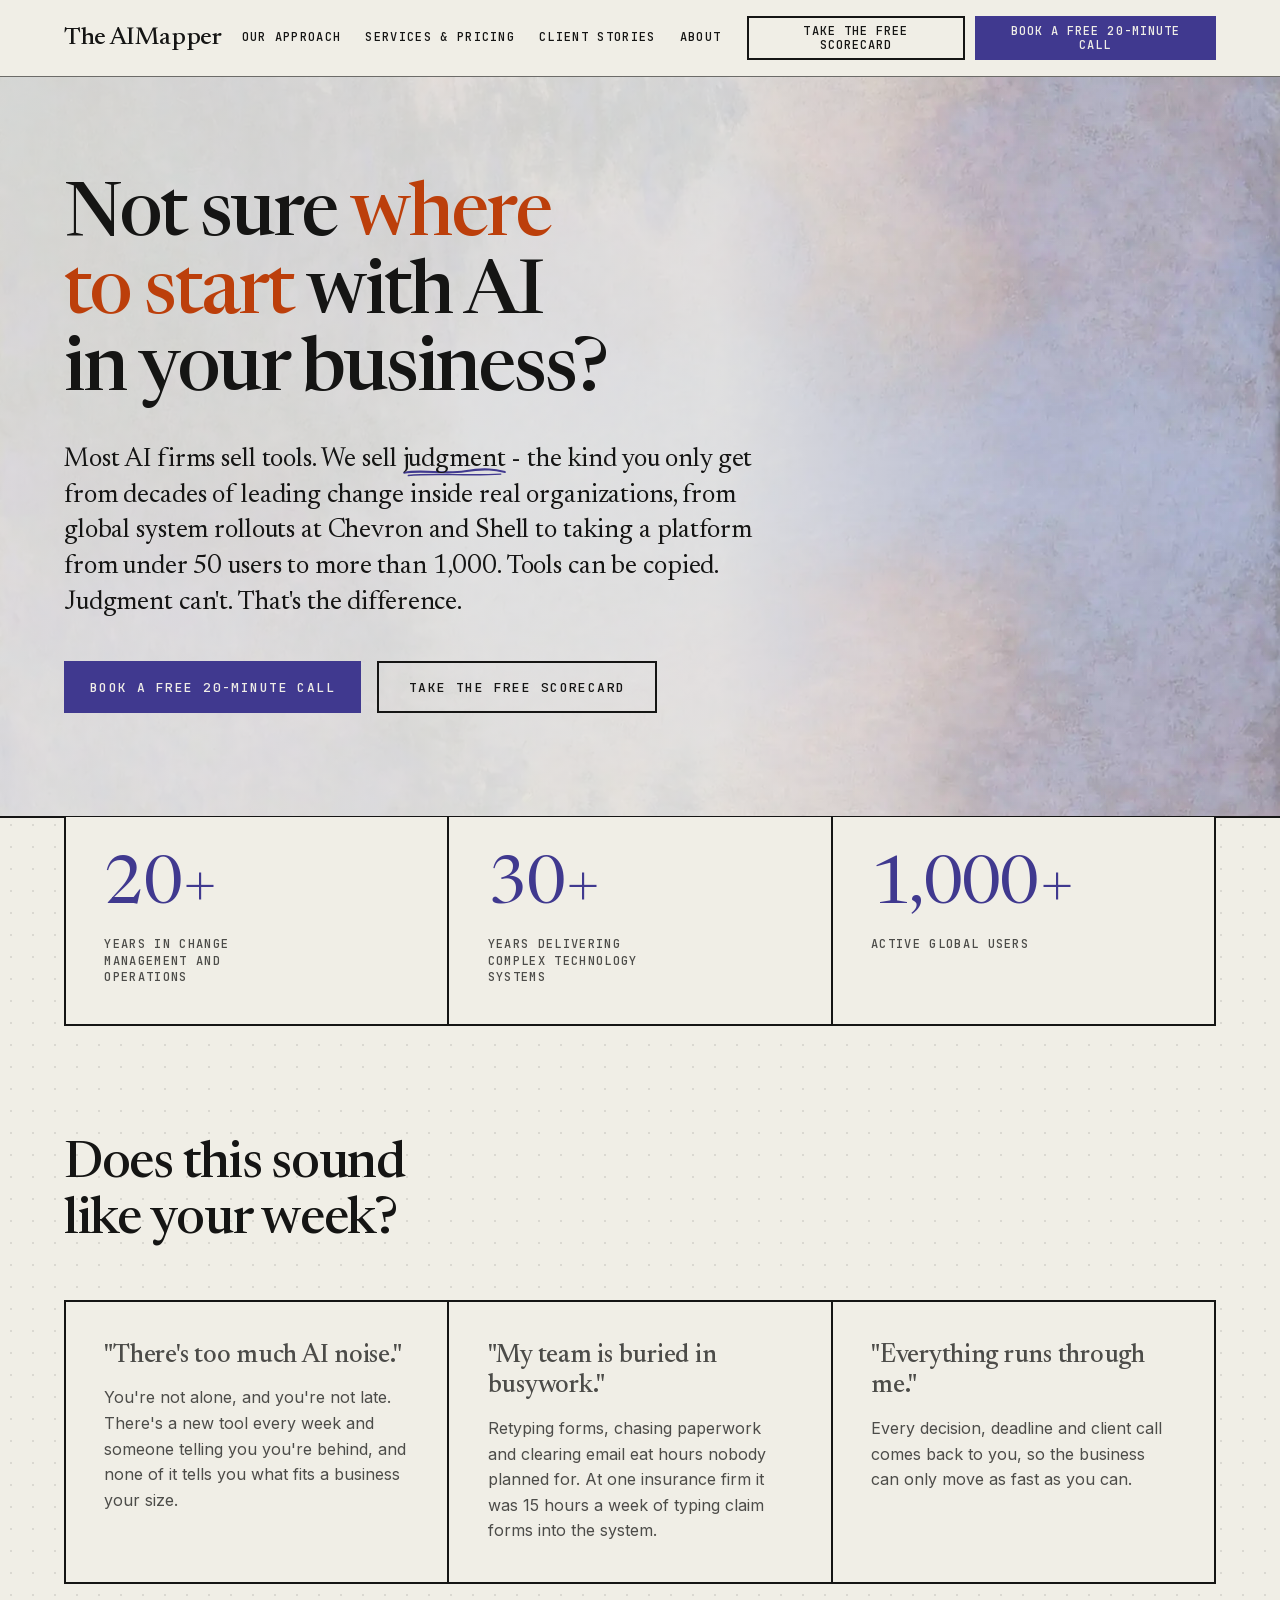
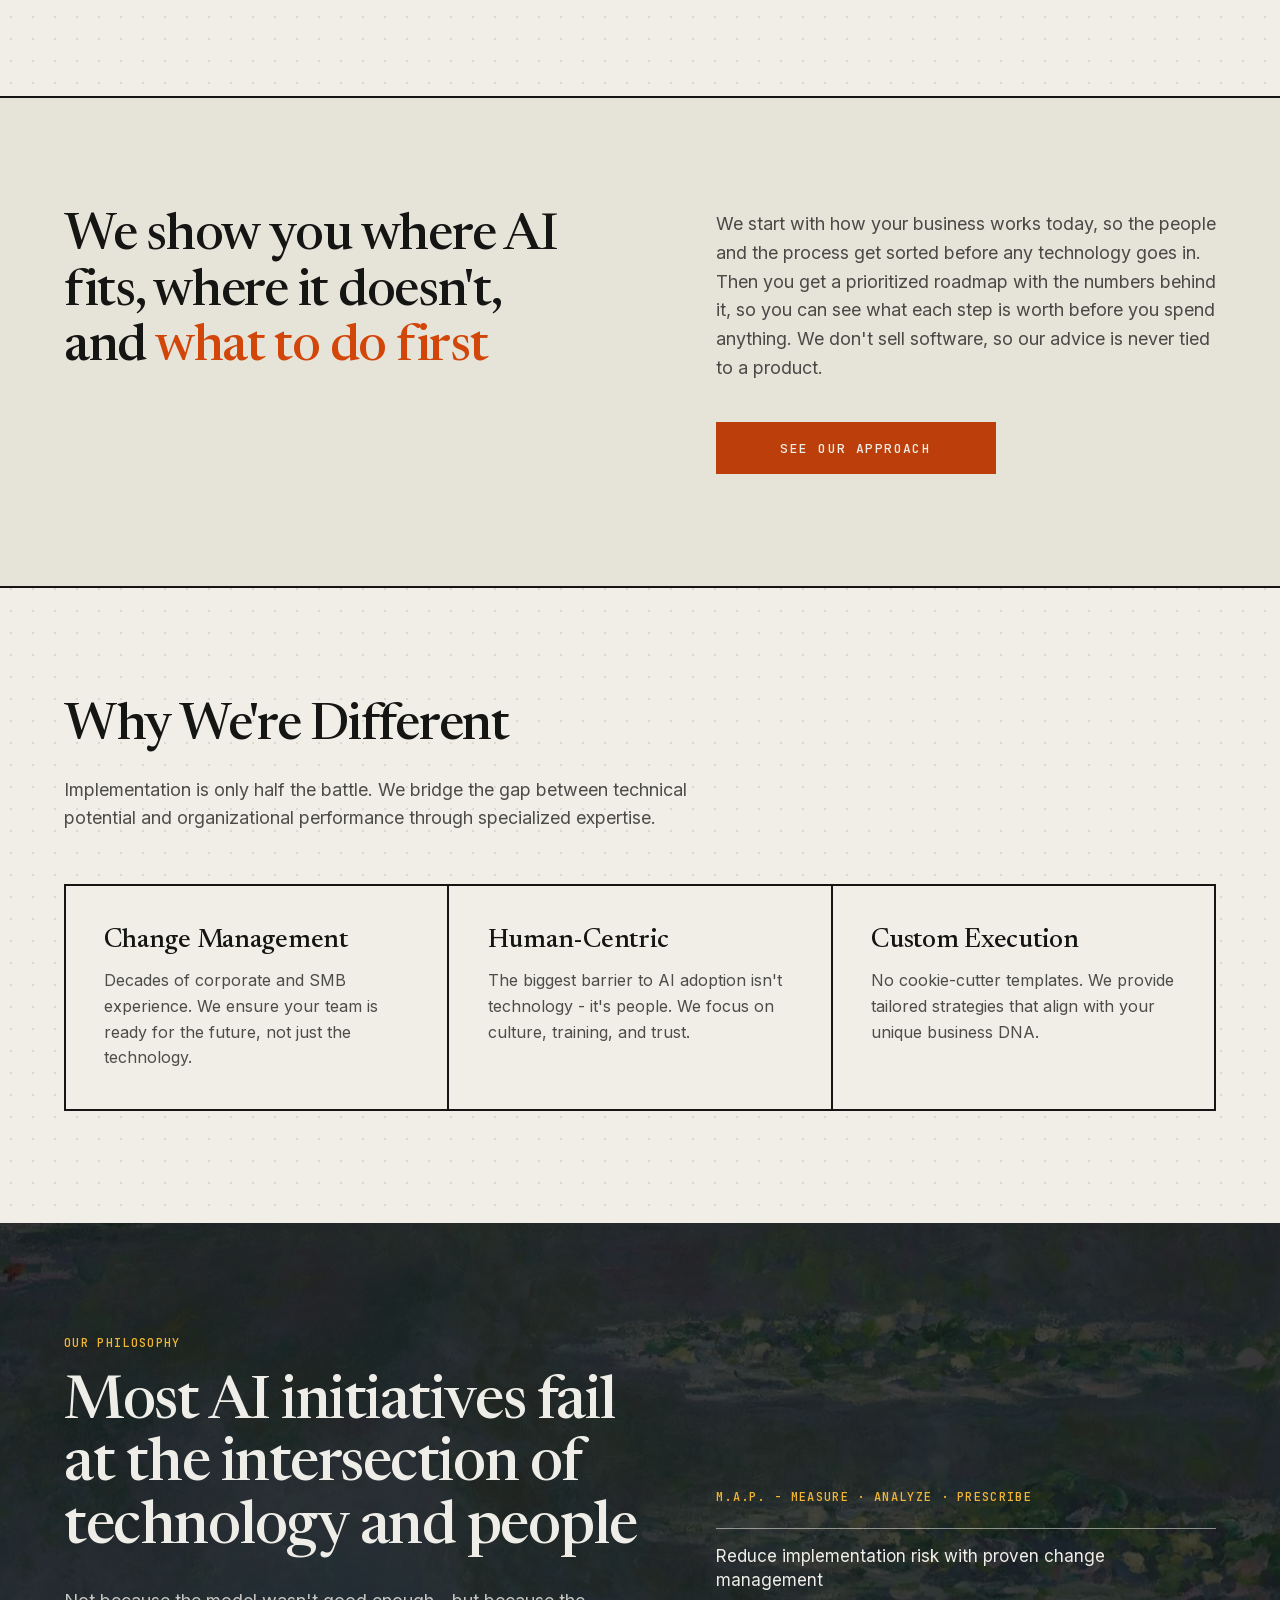
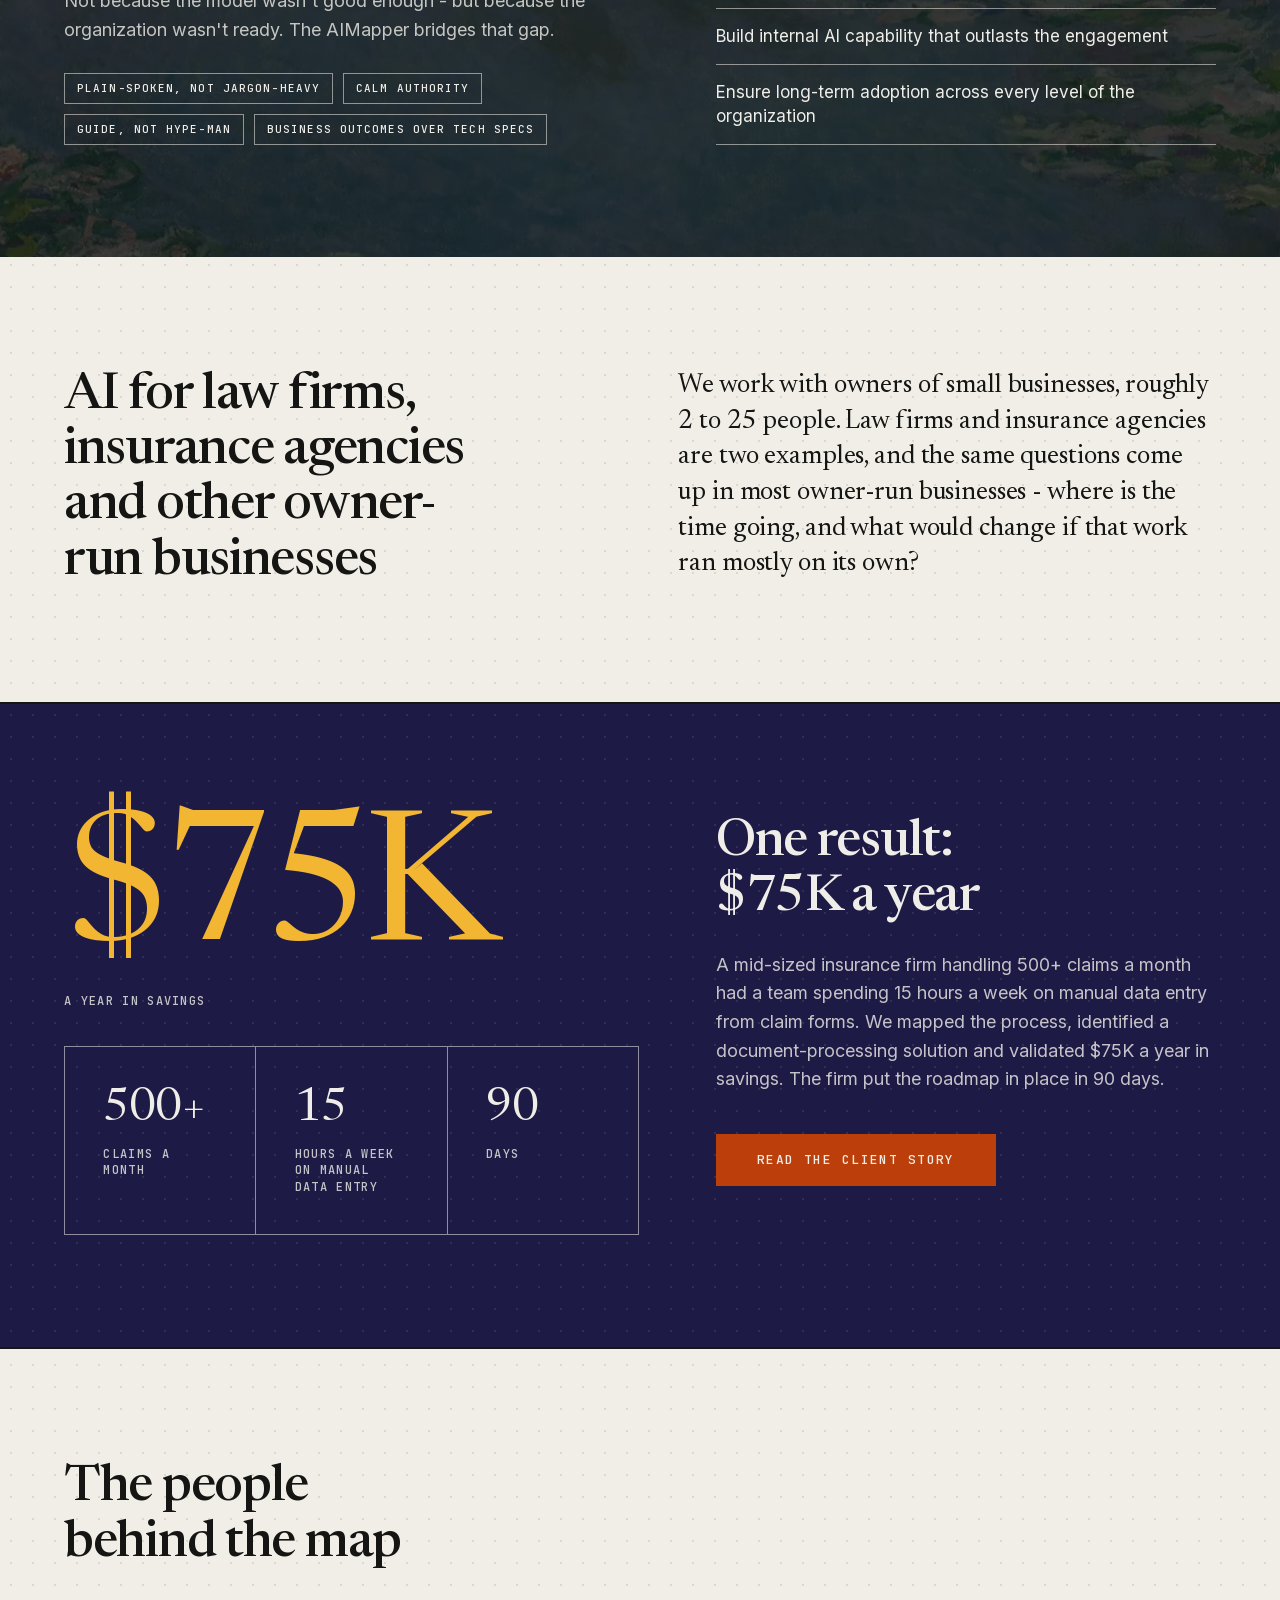
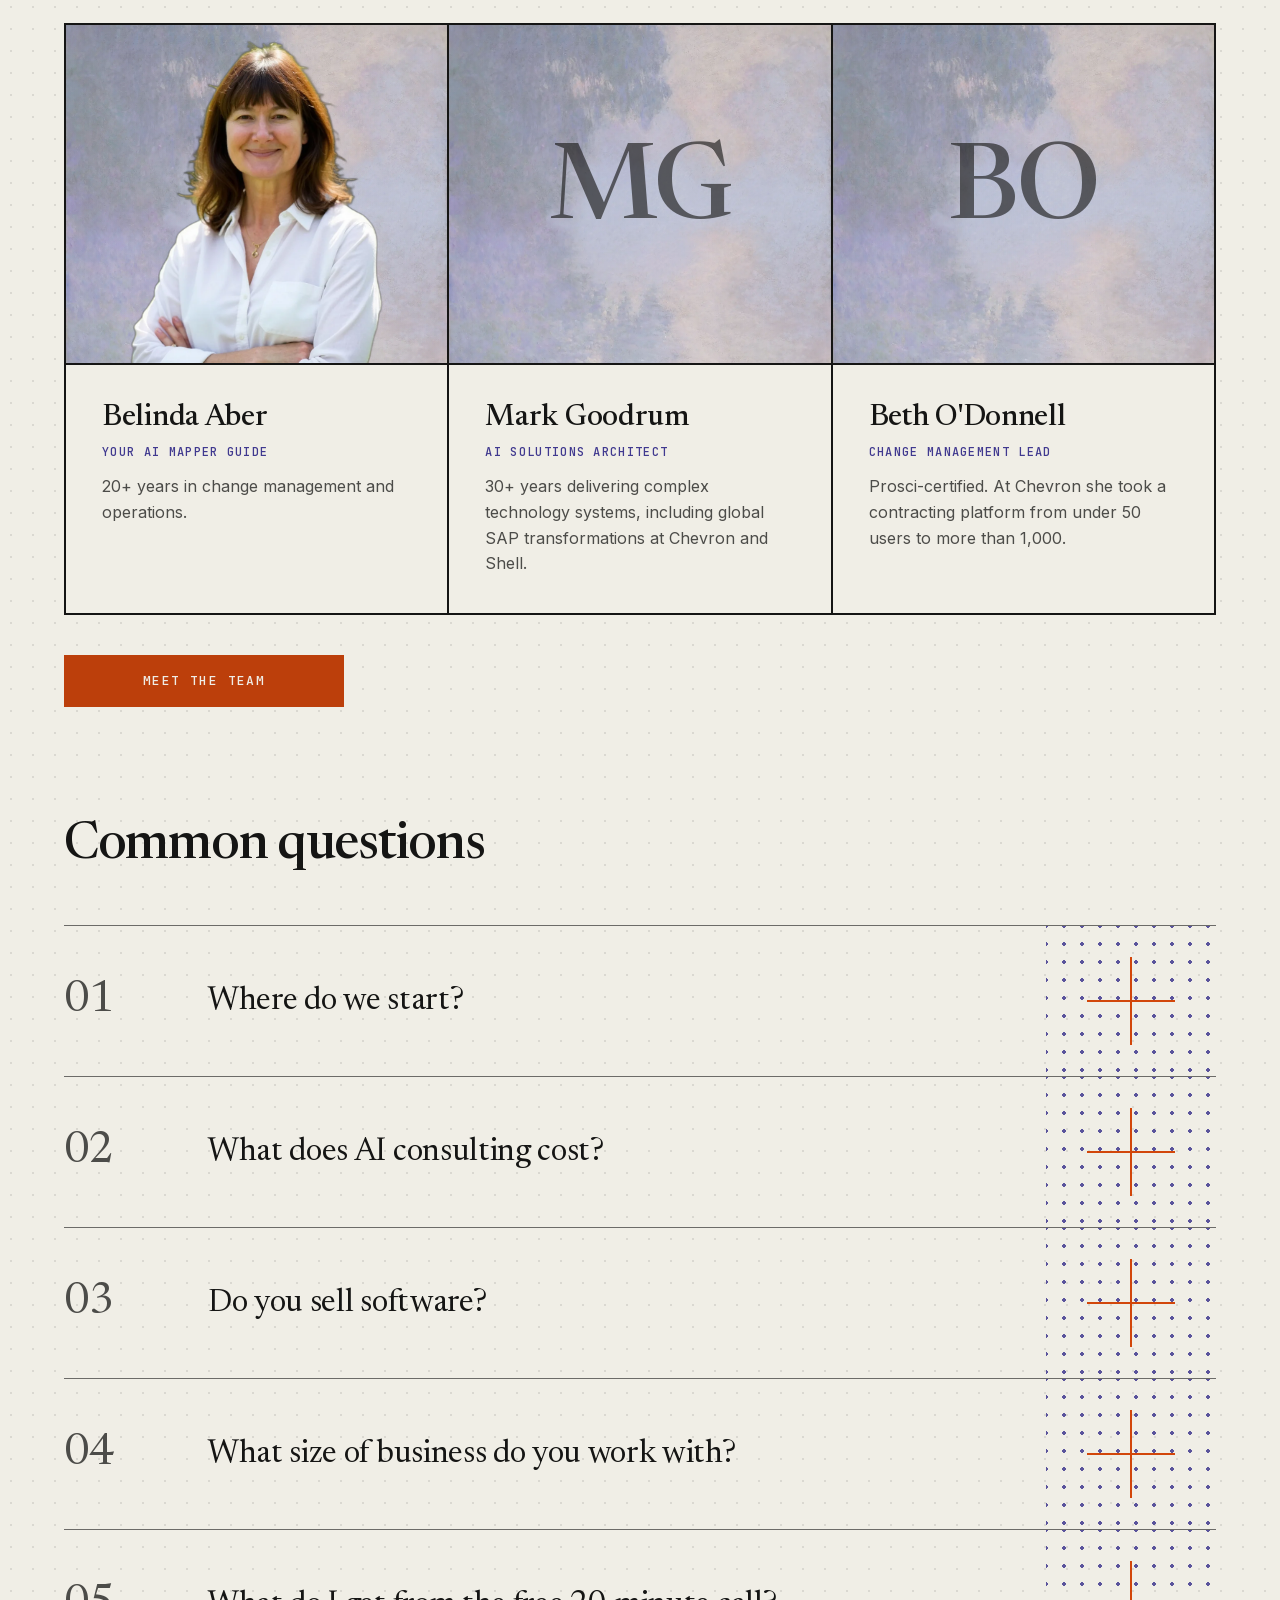
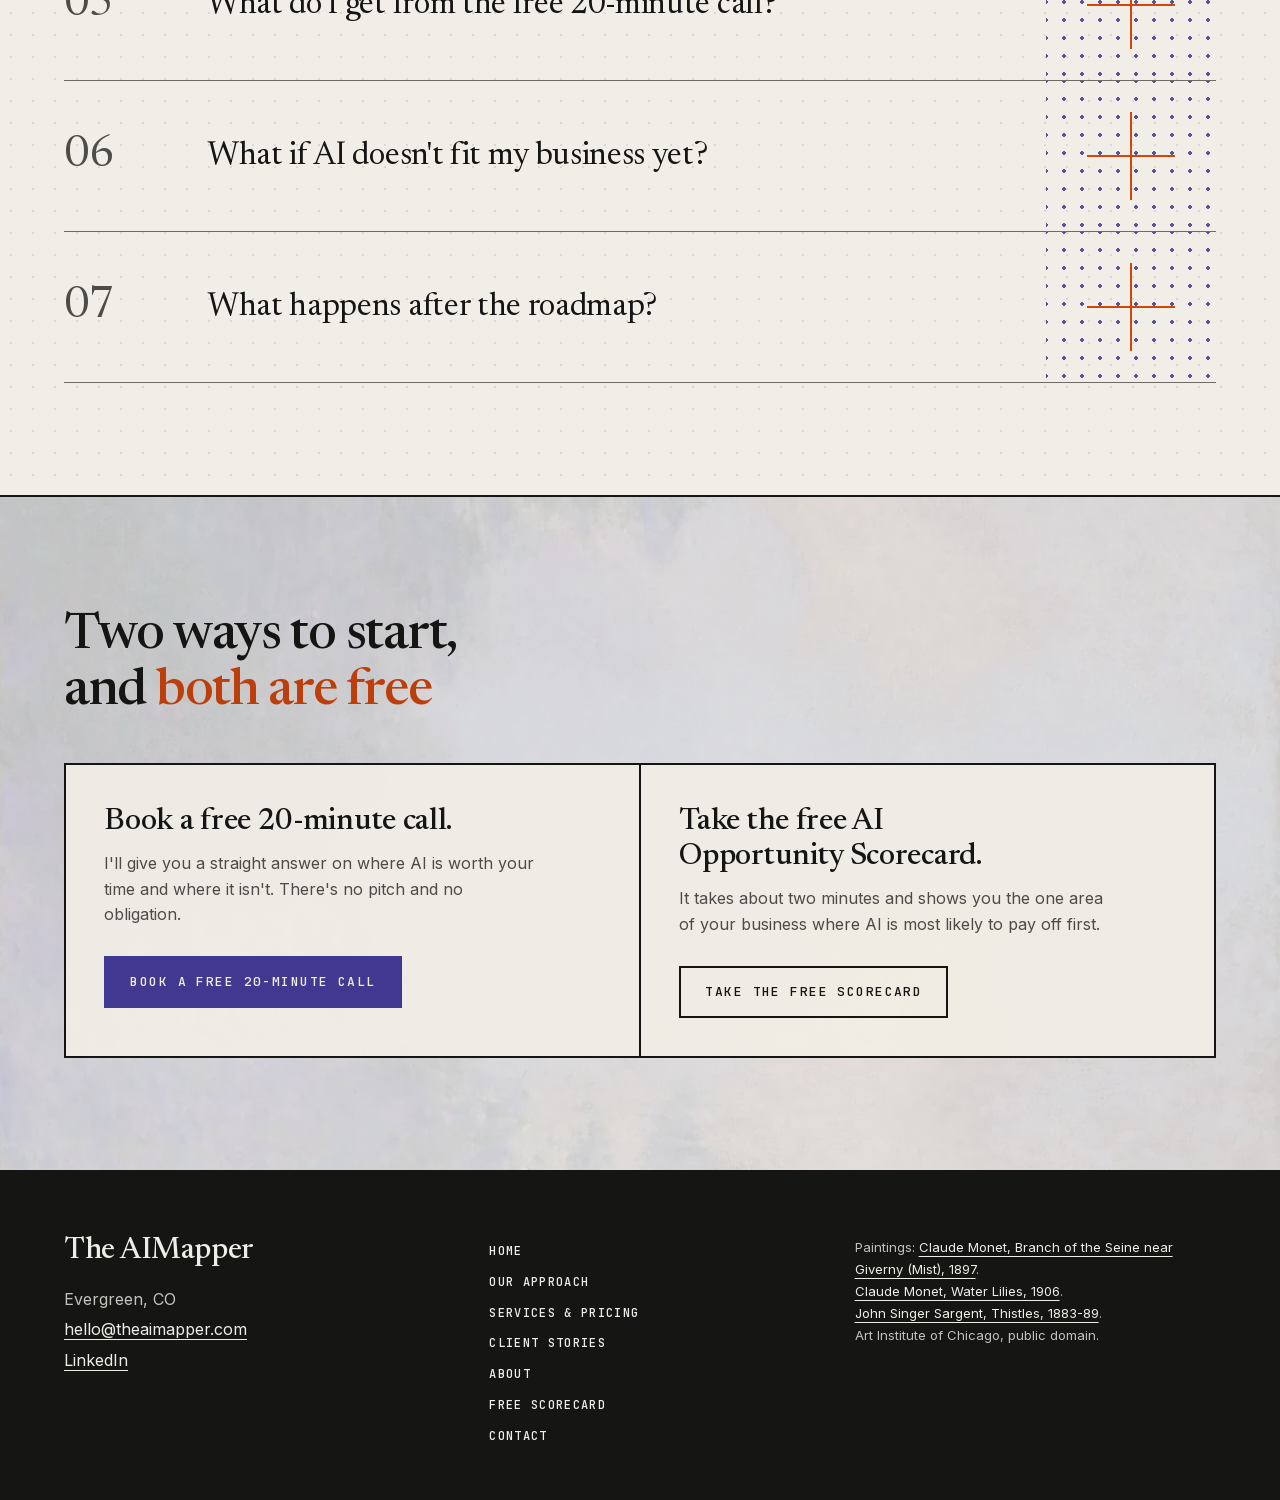
==== commit 41e0637b: "Rebuild theaimapper.com with new look and copy Seven pages (adds About and Client Stories), new desi" ====
--- a/index.html
+++ b/index.html
@@ -1,254 +1,145 @@
-<!DOCTYPE html>
+<!doctype html>
 <html lang="en">
 <head>
-  <meta charset="UTF-8">
-  <meta name="viewport" content="width=device-width, initial-scale=1.0">
-
-  <title>The AIMapper — Strategy-Led AI Implementation &amp; Roadmaps</title>
-  <meta name="description" content="The AIMapper builds proven AI roadmaps that deliver real business value. We bridge the gap between technical potential and organizational performance through strategy-led implementation and change management.">
-  <meta name="robots" content="index, follow">
-  <meta name="theme-color" content="#0A0E1A">
-  <link rel="canonical" href="https://www.theaimapper.com/">
-
-  <!-- Open Graph / social sharing -->
-  <meta property="og:type" content="website">
-  <meta property="og:site_name" content="The AIMapper">
-  <meta property="og:title" content="The AIMapper — Strategy-Led AI Implementation &amp; Roadmaps">
-  <meta property="og:description" content="Stop wasting resources on AI experiments that don't deliver. The AIMapper's proven frameworks help you implement the right AI solutions that drive real business value.">
-  <meta property="og:url" content="https://www.theaimapper.com/">
-  <meta property="og:image" content="https://www.theaimapper.com/images/og-image.jpg">
-
-  <link rel="icon" href="favicon.svg" type="image/svg+xml">
-
-  <!-- Fonts -->
-  <link rel="preconnect" href="https://fonts.googleapis.com">
-  <link rel="preconnect" href="https://fonts.gstatic.com" crossorigin>
-  <link href="https://fonts.googleapis.com/css2?family=Inter:wght@400;500;600;700;800&family=IBM+Plex+Mono:wght@500&display=swap" rel="stylesheet">
-
-  <link rel="stylesheet" href="css/style.css">
-
-  <!-- Structured data: organization / service -->
-  <script type="application/ld+json">
-  {
-    "@context": "https://schema.org",
-    "@type": "ProfessionalService",
-    "name": "The AIMapper",
-    "url": "https://www.theaimapper.com/",
-    "description": "Strategy-led AI implementation and roadmaps that drive real business value through change management and human-centric adoption.",
-    "areaServed": "Worldwide",
-    "serviceType": "AI Strategy & Implementation Consulting",
-    "slogan": "Strategy-led AI implementation that drives real business value."
-  }
-  </script>
+<meta charset="utf-8">
+<meta name="viewport" content="width=device-width, initial-scale=1">
+<title>Where to Start With AI in Your Small Business - The AIMapper</title>
+<meta name="description" content="Not sure where to start with AI? The AIMapper helps owner-run small businesses, from law firms to insurance agencies, find where AI fits and what to do first.">
+<link rel="canonical" href="https://www.theaimapper.com/">
+<meta property="og:type" content="website">
+<meta property="og:title" content="Where to Start With AI in Your Small Business - The AIMapper">
+<meta property="og:description" content="Not sure where to start with AI? The AIMapper helps owner-run small businesses, from law firms to insurance agencies, find where AI fits and what to do first.">
+<meta property="og:url" content="https://www.theaimapper.com/">
+<meta property="og:site_name" content="The AIMapper">
+<meta property="og:locale" content="en_US">
+<meta property="og:image" content="https://www.theaimapper.com/images/og-the-aimapper.jpg">
+<meta property="og:image:width" content="1200">
+<meta property="og:image:height" content="630">
+<meta property="og:image:alt" content="The AIMapper - Not sure where to start with AI in your business?">
+<meta name="twitter:card" content="summary_large_image">
+<meta name="twitter:title" content="Where to Start With AI in Your Small Business - The AIMapper">
+<meta name="twitter:description" content="Not sure where to start with AI? The AIMapper helps owner-run small businesses, from law firms to insurance agencies, find where AI fits and what to do first.">
+<meta name="twitter:image" content="https://www.theaimapper.com/images/og-the-aimapper.jpg">
+<link rel="icon" href="favicon.svg" type="image/svg+xml">
+<link rel="preload" href="fonts/newsreader.woff2" as="font" type="font/woff2" crossorigin>
+<link rel="preload" href="fonts/inter.woff2" as="font" type="font/woff2" crossorigin>
+<link rel="preload" href="images/monet-seine-mist.webp" as="image" type="image/webp">
+<link rel="stylesheet" href="css/style.css">
 </head>
 <body>
-  <a class="skip-link" href="#main">Skip to main content</a>
+<a class="skip" href="#main">Skip to main content</a>
+<header class="top"><div class="wrap">
+  <a class="brand" href="index.html">The AIMapper</a>
+  <button class="menu-btn mono" type="button" aria-expanded="false" aria-controls="nav"><span class="bars" aria-hidden="true"></span>Menu</button>
+  <nav class="nav" id="nav" aria-label="Main">
+    <div class="nav-links"><a class="mono only-menu" href="index.html" aria-current="page">Home</a><a class="mono" href="approach.html">Our Approach</a><a class="mono" href="services.html">Services &amp; Pricing</a><a class="mono" href="client-stories.html">Client Stories</a><a class="mono" href="about.html">About</a><a class="mono only-menu" href="scorecard.html">Free Scorecard</a><a class="mono only-menu" href="contact.html">Contact</a></div>
+    <div class="nav-cta"><a class="btn btn-sm btn-line" href="scorecard.html">Take the free Scorecard</a><a class="btn btn-sm btn-fill" href="contact.html#book">Book a free 20-minute call</a></div>
+  </nav>
+</div></header>
+<main id="main">
+<section class="hero hero--art" style="--art:var(--mist)"><div class="wrap">
+  <h1>Not sure <span class="hot">where to start</span> with AI in your business?</h1>
+  <p class="lead-serif">Most AI firms sell tools. We sell <span class="scribble">judgment</span> - the kind you only get from decades of leading change inside real organizations, from global system rollouts at Chevron and Shell to taking a platform from under 50 users to more than 1,000. Tools can be copied. Judgment can't. That's the difference.</p>
+  <div class="actions"><a class="btn btn-fill" href="contact.html#book">Book a free 20-minute call</a><a class="btn btn-line" href="scorecard.html">Take the free Scorecard</a></div>
+</div></section>
 
-  <!-- ===== Header / navigation ===== -->
-  <header class="site-header">
-    <div class="container">
-      <nav class="nav" aria-label="Primary">
-        <a class="brand" href="index.html" aria-label="The AIMapper home">
-          <span class="brand__mark" aria-hidden="true">
-            <svg viewBox="0 0 24 24" fill="currentColor"><path d="M13 2 4 14h6l-2 8 10-13h-6l1-7z"/></svg>
-          </span>
-          <span>The AI<b>Mapper</b></span>
-        </a>
+<div class="wrap strip"><div class="grid g3">
+  <div><div class="num">20+</div><p class="mono">years in change management and operations</p></div>
+  <div><div class="num">30+</div><p class="mono">years delivering complex technology systems</p></div>
+  <div><div class="num">1,000+</div><p class="mono">active global users</p></div>
+</div></div>
 
-        <ul class="nav__links">
-          <li><a href="index.html" aria-current="page">Home</a></li>
-          <li><a href="approach.html">Our Approach</a></li>
-          <li><a href="services.html">Services</a></li>
-          <li><a href="scorecard.html">Free Scorecard</a></li>
-          <li><a href="contact.html">Contact</a></li>
-        </ul>
+<section class="band"><div class="wrap">
+  <div class="head"><h2>Does this sound like your week?</h2></div>
+  <div class="grid g3">
+    <div class="cell"><p class="quote">"There's too much AI noise."</p><p>You're not alone, and you're not late. There's a new tool every week and someone telling you you're behind, and none of it tells you what fits a business your size.</p></div>
+    <div class="cell"><p class="quote">"My team is buried in busywork."</p><p>Retyping forms, chasing paperwork and clearing email eat hours nobody planned for. At one insurance firm it was 15 hours a week of typing claim forms into the system.</p></div>
+    <div class="cell"><p class="quote">"Everything runs through me."</p><p>Every decision, deadline and client call comes back to you, so the business can only move as fast as you can.</p></div>
+  </div>
+</div></section>
 
-        <div class="nav__actions">
-          <a class="btn btn--primary btn--sm nav__cta" href="contact.html#book">Get Started</a>
-          <button class="nav__toggle" type="button" aria-label="Toggle navigation menu" aria-expanded="false" aria-controls="mobile-menu">
-            <span></span><span></span><span></span>
-          </button>
-        </div>
-      </nav>
-    </div>
+<section class="band band--deep"><div class="wrap split">
+  <h2>We show you where AI fits, where it doesn't, and <span class="hot">what to do first</span></h2>
+  <div>
+    <p class="lead">We start with how your business works today, so the people and the process get sorted before any technology goes in. Then you get a prioritized roadmap with the numbers behind it, so you can see what each step is worth before you spend anything. We don't sell software, so our advice is never tied to a product.</p>
+    <div class="actions"><a class="btn btn-hot" href="approach.html">See our approach</a></div>
+  </div>
+</div></section>
 
-    <!-- Mobile menu -->
-    <div class="nav__mobile" id="mobile-menu">
-      <ul>
-        <li><a href="index.html" aria-current="page">Home</a></li>
-        <li><a href="approach.html">Our Approach</a></li>
-        <li><a href="services.html">Services</a></li>
-          <li><a href="scorecard.html">Free Scorecard</a></li>
-        <li><a href="contact.html">Contact</a></li>
-      </ul>
-      <div class="container"><a class="btn btn--primary" href="contact.html#book">Get Started</a></div>
-    </div>
-  </header>
+<section class="band"><div class="wrap">
+  <div class="head"><h2>Why We're Different</h2><p class="lead">Implementation is only half the battle. We bridge the gap between technical potential and organizational performance through specialized expertise.</p></div>
+  <div class="grid g3">
+    <div class="cell"><h3>Change Management</h3><p>Decades of corporate and SMB experience. We ensure your team is ready for the future, not just the technology.</p></div>
+    <div class="cell"><h3>Human-Centric</h3><p>The biggest barrier to AI adoption isn't technology - it's people. We focus on culture, training, and trust.</p></div>
+    <div class="cell"><h3>Custom Execution</h3><p>No cookie-cutter templates. We provide tailored strategies that align with your unique business DNA.</p></div>
+  </div>
+</div></section>
 
-  <main id="main">
+<section class="band band--lilies on-dark"><div class="wrap split split--end">
+  <div>
+    <h2 class="mono kicker">Our Philosophy</h2>
+    <p class="statement">Most AI initiatives fail at the intersection of technology and people</p>
+    <p class="lead">Not because the model wasn't good enough - but because the organization wasn't ready. The AIMapper bridges that gap.</p>
+    <ul class="tags"><li>Plain-spoken, not jargon-heavy</li><li>Calm authority</li><li>Guide, not hype-man</li><li>Business outcomes over tech specs</li></ul>
+  </div>
+  <div>
+    <p class="mono kicker">M.A.P. - Measure · Analyze · Prescribe</p>
+    <ul class="ruled">
+      <li>Reduce implementation risk with proven change management</li>
+      <li>Build internal AI capability that outlasts the engagement</li>
+      <li>Ensure long-term adoption across every level of the organization</li>
+    </ul>
+  </div>
+</div></section>
 
-    <!-- ===== Hero ===== -->
-    <section class="hero">
-      <div class="container hero__inner">
-        <span class="eyebrow">Strategy-Led AI Implementation</span>
-        <h1>Let's Build Your <span class="gradient-text">AI Roadmap</span> Together</h1>
-        <p class="hero__kicker">Meet your guide through the noise.</p>
-        <p>You don't have to chase every shiny AI trend. We'll help you cut through the noise and find the right next step &mdash; in plain language, at your own pace &mdash; with a clear roadmap that actually delivers.</p>
-        <div class="hero__actions">
-          <a class="btn btn--primary btn--ring" href="contact.html">Schedule Your AI Transformation Session <span class="arrow" aria-hidden="true">&rarr;</span></a>
-          <a class="btn btn--ghost" href="approach.html">Explore Our Approach</a>
-        </div>
-      </div>
-    </section>
+<section class="band"><div class="wrap split split--even">
+  <h2>AI for law firms, insurance agencies and other owner-run businesses</h2>
+  <p class="lead-serif">We work with owners of small businesses, roughly 2 to 25 people. Law firms and insurance agencies are two examples, and the same questions come up in most owner-run businesses - where is the time going, and what would change if that work ran mostly on its own?</p>
+</div></section>
 
-    <!-- ===== Why we're different ===== -->
-    <section class="section" aria-labelledby="diff-heading">
-      <div class="container">
-        <div class="section-head text-center">
-          <span class="eyebrow">The AIMapper Difference</span>
-          <h2 id="diff-heading">Why We're Different</h2>
-          <p class="lead">Implementation is only half the battle. We bridge the gap between technical potential and organizational performance through specialized expertise.</p>
-        </div>
+<section class="band band--indigo on-dark"><div class="wrap split">
+  <div>
+    <div class="big" aria-hidden="true">$75K</div><p class="mono">a year in savings</p>
+    <div class="grid g3 grid--dark grid--thin"><div><div class="num">500+</div><p class="mono">claims a month</p></div><div><div class="num">15</div><p class="mono">hours a week on manual data entry</p></div><div><div class="num">90</div><p class="mono">days</p></div></div>
+  </div>
+  <div>
+    <h2>One result: $75K a year</h2>
+    <p class="lead">A mid-sized insurance firm handling 500+ claims a month had a team spending 15 hours a week on manual data entry from claim forms. We mapped the process, identified a document-processing solution and validated $75K a year in savings. The firm put the roadmap in place in 90 days.</p>
+    <div class="actions"><a class="btn btn-hot" href="client-stories.html">Read the client story</a></div>
+  </div>
+</div></section>
 
-        <div class="grid grid--3">
-          <article class="card">
-            <div class="card__icon card__icon--gold" aria-hidden="true">
-              <svg viewBox="0 0 24 24" fill="none" stroke="currentColor" stroke-width="2" stroke-linecap="round" stroke-linejoin="round"><path d="M12 22s8-4 8-10V5l-8-3-8 3v7c0 6 8 10 8 10z"/><path d="m9 12 2 2 4-4"/></svg>
-            </div>
-            <h3>Change Management</h3>
-            <p>Decades of corporate and SMB experience. We ensure your team is ready for the future, not just the technology.</p>
-          </article>
+<section class="band"><div class="wrap">
+  <div class="head"><h2>The people behind the map</h2></div>
+  <div class="grid g3 team">
+    <article><div class="portrait"><img src="images/belinda-aber.webp" alt="Belinda Aber" width="715" height="900" loading="lazy" decoding="async"></div><div class="who"><h3>Belinda Aber</h3><p class="mono">Your AI Mapper Guide</p><p>20+ years in change management and operations.</p></div></article>
+    <article><div class="portrait" role="img" aria-label="Mark Goodrum"><span class="mark" aria-hidden="true">MG</span></div><div class="who"><h3>Mark Goodrum</h3><p class="mono">AI Solutions Architect</p><p>30+ years delivering complex technology systems, including global SAP transformations at Chevron and Shell.</p></div></article>
+    <article><div class="portrait" role="img" aria-label="Beth O'Donnell"><span class="mark" aria-hidden="true">BO</span></div><div class="who"><h3>Beth O'Donnell</h3><p class="mono">Change Management Lead</p><p>Prosci-certified. At Chevron she took a contracting platform from under 50 users to more than 1,000.</p></div></article>
+  </div>
+  <div class="actions"><a class="btn btn-hot" href="about.html">Meet the team</a></div>
+</div></section>
 
-          <article class="card">
-            <div class="card__icon card__icon--indigo" aria-hidden="true">
-              <svg viewBox="0 0 24 24" fill="none" stroke="currentColor" stroke-width="2" stroke-linecap="round" stroke-linejoin="round"><path d="M16 21v-2a4 4 0 0 0-4-4H6a4 4 0 0 0-4 4v2"/><circle cx="9" cy="7" r="4"/><path d="M22 21v-2a4 4 0 0 0-3-3.87"/><path d="M16 3.13a4 4 0 0 1 0 7.75"/></svg>
-            </div>
-            <h3>Human-Centric</h3>
-            <p>The biggest barrier to AI adoption isn't technology&mdash;it's people. We focus on culture, training, and trust.</p>
-          </article>
+<section class="band band--tight"><div class="wrap">
+  <div class="head"><h2>Common questions</h2></div>
+  <div class="faq"><details><summary><span class="n">01</span><h3 class="q">Where do we start?</h3><span class="plus" aria-hidden="true"></span></summary><div class="a"><div><p>Two ways to start, and both are free. Take the free AI Opportunity Scorecard, which takes about two minutes and shows you the one area of your business where AI is most likely to pay off first. Or book a free 20-minute call.</p><p>After that, the AI Audit &amp; Assessment is where most owners start.</p></div></div></details><details><summary><span class="n">02</span><h3 class="q">What does AI consulting cost?</h3><span class="plus" aria-hidden="true"></span></summary><div class="a"><div><p>The AI Audit &amp; Assessment starts at $3-5K and takes 2 to 4 weeks. Scale &amp; Automate starts at $50K and takes 3 to 12 months. Custom AI Solutions are a custom price and take 4 to 12 weeks.</p></div></div></details><details><summary><span class="n">03</span><h3 class="q">Do you sell software?</h3><span class="plus" aria-hidden="true"></span></summary><div class="a"><div><p>No. We don't sell software, so our advice is never tied to a product.</p></div></div></details><details><summary><span class="n">04</span><h3 class="q">What size of business do you work with?</h3><span class="plus" aria-hidden="true"></span></summary><div class="a"><div><p>We work with owners of small businesses, roughly 2 to 25 people. Law firms and insurance agencies are two examples.</p></div></div></details><details><summary><span class="n">05</span><h3 class="q">What do I get from the free 20-minute call?</h3><span class="plus" aria-hidden="true"></span></summary><div class="a"><div><p>A straight answer on whether AI is worth your time right now. The one area most likely to pay off first. What's realistic and what's hype for a business like yours. Your free AI Opportunity Scorecard to keep, either way.</p><p>There's no pitch and no obligation.</p></div></div></details><details><summary><span class="n">06</span><h3 class="q">What if AI doesn't fit my business yet?</h3><span class="plus" aria-hidden="true"></span></summary><div class="a"><div><p>Then I'll tell you. On the free call I'll give you a straight answer on where AI is worth your time and where it isn't.</p></div></div></details><details><summary><span class="n">07</span><h3 class="q">What happens after the roadmap?</h3><span class="plus" aria-hidden="true"></span></summary><div class="a"><div><p>A roadmap only pays off when it gets used. Once yours is agreed, we build the automations and we work with your team so they trust the new way of working and use it. We stay with you from the first call to the last handover.</p></div></div></details></div>
+</div></section>
 
-          <article class="card">
-            <div class="card__icon card__icon--gold" aria-hidden="true">
-              <svg viewBox="0 0 24 24" fill="currentColor"><path d="M13 2 4 14h6l-2 8 10-13h-6l1-7z"/></svg>
-            </div>
-            <h3>Custom Execution</h3>
-            <p>No cookie-cutter templates. We provide tailored strategies that align with your unique business DNA.</p>
-          </article>
-        </div>
-      </div>
-    </section>
-
-    <!-- ===== Philosophy ===== -->
-    <section class="section philosophy" aria-labelledby="philosophy-heading">
-      <div class="container">
-        <span class="eyebrow">Our Philosophy</span>
-        <h2 id="philosophy-heading">Most AI initiatives fail at the intersection of <span class="gradient-text">technology and people</span></h2>
-        <p class="lead">Not because the model wasn't good enough &mdash; but because the organization wasn't ready. <strong>The AIMapper bridges that gap.</strong></p>
-        <p class="mono-tag">M.A.P. &mdash; <span class="gold">Measure</span> &middot; <span class="gold">Analyze</span> &middot; <span class="gold">Prescribe</span></p>
-
-        <ul class="checklist">
-          <li>
-            <svg viewBox="0 0 24 24" fill="none" stroke="currentColor" stroke-width="2.5" stroke-linecap="round" stroke-linejoin="round" aria-hidden="true"><path d="m20 6-11 11-5-5"/></svg>
-            <span>Reduce implementation risk with proven change management</span>
-          </li>
-          <li>
-            <svg viewBox="0 0 24 24" fill="none" stroke="currentColor" stroke-width="2.5" stroke-linecap="round" stroke-linejoin="round" aria-hidden="true"><path d="m20 6-11 11-5-5"/></svg>
-            <span>Build internal AI capability that outlasts the engagement</span>
-          </li>
-          <li>
-            <svg viewBox="0 0 24 24" fill="none" stroke="currentColor" stroke-width="2.5" stroke-linecap="round" stroke-linejoin="round" aria-hidden="true"><path d="m20 6-11 11-5-5"/></svg>
-            <span>Ensure long-term adoption across every level of the organization</span>
-          </li>
-        </ul>
-
-        <div class="voice" style="justify-content:center;margin-top:2.5rem">
-          <span class="pill">Plain-spoken, not jargon-heavy</span>
-          <span class="pill">Calm authority</span>
-          <span class="pill">Guide, not hype-man</span>
-          <span class="pill">Business outcomes over tech specs</span>
-        </div>
-      </div>
-    </section>
-
-    <!-- ===== Scorecard promo ===== -->
-    <section class="section" aria-labelledby="scorecard-heading">
-      <div class="container">
-        <div class="section-head text-center">
-          <span class="eyebrow">Free tool <span class="dot">·</span> about 2 minutes</span>
-          <h2 id="scorecard-heading">Not sure where AI even <span class="gradient-text">fits your business?</span></h2>
-          <p class="lead">Take the free AI Opportunity Scorecard. Rate your day-to-day work and instantly see the one area where AI is most likely to pay off first &mdash; no sign-up needed to start.</p>
-        </div>
-        <div class="hero__actions" style="justify-content:center;margin-top:2rem">
-          <a class="btn btn--primary" href="scorecard.html">Take the AI Opportunity Scorecard <span class="arrow" aria-hidden="true">&rarr;</span></a>
-        </div>
-      </div>
-    </section>
-
-    <!-- ===== CTA band ===== -->
-    <section class="section cta-band" aria-labelledby="cta-heading">
-      <div class="container">
-        <h2 id="cta-heading">Ready to Build Your AI Roadmap?</h2>
-        <p>Book a free 20-minute conversation and discover how AI can move your business forward.</p>
-        <a class="btn btn--primary btn--ring" href="contact.html">Book a 20-minute conversation to see what's possible <span class="arrow" aria-hidden="true">&rarr;</span></a>
-      </div>
-    </section>
-
-  </main>
-
-  <!-- ===== Footer ===== -->
-  <footer class="site-footer">
-    <div class="container">
-      <div class="footer__grid">
-        <div class="footer__brand">
-          <a class="brand" href="index.html" aria-label="The AIMapper home">
-            <span class="brand__mark" aria-hidden="true">
-              <svg viewBox="0 0 24 24" fill="currentColor"><path d="M13 2 4 14h6l-2 8 10-13h-6l1-7z"/></svg>
-            </span>
-            <span>The AI<b>Mapper</b></span>
-          </a>
-          <p>Strategy-led AI implementation that drives real business value.</p>
-          <div class="footer__social">
-            <a href="https://www.linkedin.com/in/belindatheaimapper" target="_blank" rel="noopener" aria-label="Belinda on LinkedIn">
-              <svg viewBox="0 0 24 24" fill="currentColor" aria-hidden="true"><path d="M4.98 3.5a2.5 2.5 0 1 1 0 5 2.5 2.5 0 0 1 0-5zM3 9h4v12H3zM10 9h3.8v1.7h.05c.53-1 1.83-2 3.77-2 4.03 0 4.78 2.65 4.78 6.1V21h-4v-5.4c0-1.3 0-3-1.8-3s-2.1 1.4-2.1 2.9V21h-4z"/></svg>
-            </a>
-            <a href="mailto:hello@theaimapper.com" aria-label="Email The AIMapper">
-              <svg viewBox="0 0 24 24" fill="none" stroke="currentColor" stroke-width="2" stroke-linecap="round" stroke-linejoin="round" aria-hidden="true"><rect x="2" y="4" width="20" height="16" rx="2"/><path d="m22 7-10 6L2 7"/></svg>
-            </a>
-          </div>
-        </div>
-
-        <div class="footer__links">
-          <h4>Services</h4>
-          <ul>
-            <li><a href="services.html">Our Services</a></li>
-            <li><a href="approach.html">Our Approach</a></li>
-            <li><a href="contact.html">Contact Us</a></li>
-          </ul>
-        </div>
-
-        <div class="footer__links">
-          <h4>Company</h4>
-          <ul>
-            <li><a href="approach.html">Our Approach</a></li>
-            <li><a href="scorecard.html">AI Scorecard</a></li>
-            <li><a href="contact.html">Contact</a></li>
-          </ul>
-        </div>
-
-        <div class="footer__links">
-          <h4>Get In Touch</h4>
-          <p style="color:var(--text-muted)">Ready to build your AI roadmap?</p>
-          <a class="btn btn--primary btn--sm" href="contact.html">Schedule a Session</a>
-        </div>
-      </div>
-
-      <div class="footer__bottom">
-        <span>&copy; 2026 The AIMapper. All rights reserved.</span>
-        <span>Strategy-led AI implementation</span>
-      </div>
-    </div>
-  </footer>
-
-  <script src="js/script.js" defer></script>
+<section class="band band--mist"><div class="wrap">
+  <div class="head"><h2>Two ways to start, and <span class="hot">both are free</span></h2></div>
+  <div class="grid g2 two">
+    <div><h3>Book a free 20-minute call.</h3><p>I'll give you a straight answer on where AI is worth your time and where it isn't. There's no pitch and no obligation.</p><a class="btn btn-fill" href="contact.html#book">Book a free 20-minute call</a></div>
+    <div><h3>Take the free AI Opportunity Scorecard.</h3><p>It takes about two minutes and shows you the one area of your business where AI is most likely to pay off first.</p><a class="btn btn-line" href="scorecard.html">Take the free Scorecard</a></div>
+  </div>
+</div></section>
+</main>
+<footer class="foot on-dark"><div class="wrap">
+  <div>
+    <a class="brand" href="index.html">The AIMapper</a>
+    <address>Evergreen, CO<br><a href="mailto:hello@theaimapper.com">hello@theaimapper.com</a><br><a href="https://www.linkedin.com/in/belindatheaimapper" rel="noopener">LinkedIn</a></address>
+  </div>
+  <nav aria-label="Footer"><a class="mono" href="index.html">Home</a><a class="mono" href="approach.html">Our Approach</a><a class="mono" href="services.html">Services &amp; Pricing</a><a class="mono" href="client-stories.html">Client Stories</a><a class="mono" href="about.html">About</a><a class="mono" href="scorecard.html">Free Scorecard</a><a class="mono" href="contact.html">Contact</a></nav>
+  <p class="credit">Paintings: <a class="art" href="images/monet-seine-mist.jpg" target="_blank" rel="noopener">Claude Monet, Branch of the Seine near Giverny (Mist), 1897<img class="peek" src="images/thumb-monet-seine-mist.webp" alt="" loading="lazy" width="520" height="504"></a>.<br><a class="art" href="images/monet-water-lilies.jpg" target="_blank" rel="noopener">Claude Monet, Water Lilies, 1906<img class="peek" src="images/thumb-monet-water-lilies.webp" alt="" loading="lazy" width="520" height="499"></a>.<br><a class="art" href="images/sargent-thistles.jpg" target="_blank" rel="noopener">John Singer Sargent, Thistles, 1883-89<img class="peek" src="images/thumb-sargent-thistles.webp" alt="" loading="lazy" width="520" height="408"></a>.<br>Art Institute of Chicago, public domain.</p>
+</div></footer>
+<script src="js/site.js" defer></script>
 </body>
 </html>
--- a/css/style.css
+++ b/css/style.css
@@ -1,942 +1,371 @@
-/* =========================================================
-   AIMapper — theaimapper.com
-   Single shared stylesheet. Mobile-first, semantic, no frameworks.
-   ========================================================= */
-
-/* ---------- Design tokens ---------- */
-:root {
-  /* Brand palette (from approved design) */
-  --bg-deep:      #0A0E1A;   /* page background, near-black navy */
-  --bg-deep-2:    #0D1326;   /* gradient partner for sections */
-  --surface:      #141B2E;   /* card surface */
-  --surface-2:    #1B2340;   /* raised / hover surface */
-  --border:       #243049;   /* hairline borders on dark */
-
-  --gold:         #F5B40E;
-  --gold-bright:  #FACC15;
-  --indigo:       #5B9DDF;   /* Route Blue — secondary accent */
-  --indigo-soft:  #8BBAEA;   /* Route Blue, lighter */
-
-  --text:         #F4F6FB;   /* primary text on dark */
-  --text-muted:   #9AA4BF;   /* secondary text on dark (AA on dark bg) */
-  --text-dim:     #6F7A96;
-
-  /* Light section (testimonials) */
-  --light-bg:     #FFFFFF;
-  --light-text:   #0F1422;
-  --light-muted:  #4A5568;
-  --light-border: #E6E9F2;
-
-  --gradient-brand: linear-gradient(100deg, var(--gold-bright) 0%, var(--gold) 25%, var(--indigo-soft) 75%, var(--indigo) 100%);
-  --gradient-cta:   linear-gradient(115deg, #2E6FBF 0%, #5B9DDF 55%, #3E86DE 100%);
-
-  --radius:       16px;
-  --radius-sm:    10px;
-  --radius-pill:  999px;
-
-  --shadow-card:  0 10px 30px rgba(0, 0, 0, 0.35);
-  --shadow-light: 0 12px 30px rgba(15, 20, 34, 0.08);
-
-  --maxw:         1140px;
-  --gutter:       clamp(1rem, 4vw, 2rem);
-
-  --font-head: "Inter", system-ui, -apple-system, "Segoe UI", sans-serif;
-  --font-body: "Inter", system-ui, -apple-system, "Segoe UI", Roboto, sans-serif;
-  --font-mono: "IBM Plex Mono", ui-monospace, "SFMono-Regular", monospace;
-}
-
-/* ---------- Reset / base ---------- */
-*, *::before, *::after { box-sizing: border-box; }
-
-html {
-  scroll-behavior: smooth;
-  -webkit-text-size-adjust: 100%;
-  scroll-padding-top: 84px; /* keep anchored content clear of the sticky header */
-}
-
-/* Prevent any element from causing sideways scroll on phones/tablets
-   (only on <html> so <body> doesn't become a nested scroll container) */
-html { overflow-x: hidden; }
-
-body {
-  margin: 0;
-  font-family: var(--font-body);
-  font-size: 1rem;
-  line-height: 1.65;
-  color: var(--text);
-  background: var(--bg-deep);
-  -webkit-font-smoothing: antialiased;
-  text-rendering: optimizeLegibility;
-}
-
-img { max-width: 100%; height: auto; display: block; }
-
-a { color: inherit; text-decoration: none; }
-
-h1, h2, h3, h4 {
-  font-family: var(--font-head);
-  font-weight: 800;
-  line-height: 1.1;
-  margin: 0 0 0.5em;
-  letter-spacing: -0.02em;
-}
-
-p { margin: 0 0 1rem; }
-
-ul { margin: 0; padding: 0; }
-
-:focus-visible {
-  outline: 3px solid var(--gold-bright);
-  outline-offset: 3px;
-  border-radius: 4px;
-}
-
-/* Skip link for keyboard users */
-.skip-link {
-  position: absolute;
-  left: -999px;
-  top: 0;
-  background: var(--gold);
-  color: #1a1300;
-  padding: 0.6rem 1rem;
-  border-radius: 0 0 8px 0;
-  font-weight: 700;
-  z-index: 200;
-}
-.skip-link:focus { left: 0; }
-
-/* ---------- Layout helpers ---------- */
-.container {
-  width: 100%;
-  max-width: var(--maxw);
-  margin-inline: auto;
-  padding-inline: var(--gutter);
-}
-
-/* Consistent vertical rhythm between sections */
-.section { padding-block: clamp(3rem, 7vw, 5.5rem); }
-
-.section--tight { padding-block: clamp(2.25rem, 5vw, 3.5rem); }
-
-/*
-  Frame a "statement" section so it sits cleanly within one viewport.
-  Uses svh (small viewport height) so iOS Safari's address bar never
-  crops the content; falls back to vh on older browsers. Content taller
-  than the viewport simply grows the section, so nothing gets cut off.
-*/
-.section--frame,
-.frame-group {
-  display: flex;
-  flex-direction: column;
-  justify-content: center;
-  min-height: 100vh;                  /* fallback */
-  min-height: calc(100svh - 70px);    /* minus the sticky header */
-}
-.section--frame > .container { width: 100%; }
-
-/* Two short sections sharing one framed screen (e.g. M.A.P. + D.R.I.V.E.) */
-.frame-group .section { padding-block: clamp(1.25rem, 3vw, 2.25rem); }
-
-.text-center { text-align: center; }
-
-.eyebrow {
-  display: inline-block;
-  font-family: var(--font-head);
-  font-size: 0.72rem;
-  font-weight: 700;
-  letter-spacing: 0.18em;
-  text-transform: uppercase;
-  color: var(--indigo-soft);
-  background: rgba(91, 157, 223, 0.12);
-  border: 1px solid rgba(91, 157, 223, 0.35);
-  padding: 0.45rem 1rem;
-  border-radius: var(--radius-pill);
-  margin-bottom: 1.25rem;
-}
-
-.eyebrow .dot { color: var(--gold); }
-
-.gradient-text {
-  background: var(--gradient-brand);
-  -webkit-background-clip: text;
-  background-clip: text;
-  color: transparent;
-}
-
-.lead {
-  font-size: clamp(1rem, 1.4vw, 1.15rem);
-  color: var(--text-muted);
-  max-width: 46ch;
-  margin-inline: auto;
-}
-
-.section-head { max-width: 720px; margin: 0 auto clamp(2rem, 5vw, 3.5rem); }
-.section-head h1, .section-head h2 { font-size: clamp(2rem, 5vw, 3rem); }
-
-/* ---------- Buttons ---------- */
-.btn {
-  display: inline-flex;
-  align-items: center;
-  gap: 0.55rem;
-  font-family: var(--font-head);
-  font-weight: 700;
-  font-size: 1rem;
-  padding: 0.95rem 1.6rem;
-  border-radius: var(--radius-sm);
-  border: 1px solid transparent;
-  cursor: pointer;
-  transition: transform 0.15s ease, box-shadow 0.15s ease, background 0.15s ease;
-  line-height: 1;
-}
-.btn:hover { transform: translateY(-2px); }
-.btn:active { transform: translateY(0); }
-
-.btn--primary {
-  background: var(--gold);
-  color: #1a1300;
-  box-shadow: 0 8px 24px rgba(245, 180, 14, 0.3);
-}
-.btn--primary:hover { background: var(--gold-bright); }
-
-.btn--ghost {
-  background: rgba(255, 255, 255, 0.04);
-  color: var(--text);
-  border-color: var(--border);
-}
-.btn--ghost:hover { background: rgba(255, 255, 255, 0.09); }
-
-.btn--sm { padding: 0.65rem 1.1rem; font-size: 0.9rem; }
-.btn--lg { padding: 1.1rem 2rem; font-size: 1.05rem; }
-
-.btn .arrow { transition: transform 0.15s ease; }
-.btn:hover .arrow { transform: translateX(3px); }
-
-/* ---------- Header / nav ---------- */
-.site-header {
-  position: sticky;
-  top: 0;
-  z-index: 100;
-  background: rgba(10, 14, 26, 0.85);
-  backdrop-filter: blur(10px);
-  border-bottom: 1px solid var(--border);
-}
-
-.nav {
-  display: flex;
-  align-items: center;
-  justify-content: space-between;
-  gap: 1rem;
-  height: 70px;
-}
-
-.brand {
-  display: inline-flex;
-  align-items: center;
-  gap: 0.6rem;
-  font-family: var(--font-head);
-  font-weight: 800;
-  font-size: 1.2rem;
-}
-.brand__mark {
-  display: grid;
-  place-items: center;
-  width: 34px;
-  height: 34px;
-  border-radius: 9px;
-  background: var(--gold);
-  color: #1a1300;
-  flex: none;
-}
-.brand__mark svg { width: 18px; height: 18px; }
-.brand b { color: var(--gold); font-weight: 800; }
-
-.nav__links {
-  display: none;
-  list-style: none;
-  gap: 0.35rem;
-  align-items: center;
-}
-.nav__links a {
-  display: inline-block;
-  padding: 0.5rem 0.9rem;
-  border-radius: var(--radius-pill);
-  font-size: 0.95rem;
-  color: var(--text-muted);
-  transition: color 0.15s, background 0.15s;
-}
-.nav__links a:hover { color: var(--text); }
-.nav__links a[aria-current="page"] {
-  color: var(--gold);
-  background: rgba(245, 180, 14, 0.12);
-}
-
-.nav__actions { display: flex; align-items: center; gap: 0.5rem; }
-.nav__cta { display: none; }
-
-/* Hamburger */
-.nav__toggle {
-  display: inline-flex;
-  flex-direction: column;
-  justify-content: center;
-  gap: 5px;
-  width: 44px;
-  height: 44px;
-  padding: 0 10px;
-  background: rgba(255,255,255,0.04);
-  border: 1px solid var(--border);
-  border-radius: 10px;
-  cursor: pointer;
-}
-.nav__toggle span {
-  display: block;
-  height: 2px;
-  background: var(--text);
-  border-radius: 2px;
-  transition: transform 0.2s ease, opacity 0.2s ease;
-}
-.nav__toggle[aria-expanded="true"] span:nth-child(1) { transform: translateY(7px) rotate(45deg); }
-.nav__toggle[aria-expanded="true"] span:nth-child(2) { opacity: 0; }
-.nav__toggle[aria-expanded="true"] span:nth-child(3) { transform: translateY(-7px) rotate(-45deg); }
-
-/* Mobile menu panel */
-.nav__mobile {
-  display: none;
-  border-top: 1px solid var(--border);
-  background: var(--bg-deep);
-}
-.nav__mobile.is-open { display: block; }
-.nav__mobile ul { list-style: none; padding: 0.75rem var(--gutter) 1.25rem; }
-.nav__mobile li { border-bottom: 1px solid var(--border); }
-.nav__mobile a {
-  display: block;
-  padding: 0.9rem 0.25rem;
-  color: var(--text);
-  font-weight: 500;
-}
-.nav__mobile a[aria-current="page"] { color: var(--gold); }
-.nav__mobile .btn { display: inline-flex; width: 100%; justify-content: center; padding: 0.95rem 1.6rem; margin-top: 1rem; }
-
-/* ---------- Hero ---------- */
-.hero {
-  position: relative;
-  overflow: hidden;
-  display: flex;
-  align-items: center;
-  min-height: 100vh;                  /* fallback */
-  min-height: calc(100svh - 70px);    /* fill the screen below the sticky header */
-  background:
-    radial-gradient(120% 90% at 50% -10%, rgba(91,157,223,0.18) 0%, transparent 55%),
-    linear-gradient(180deg, var(--bg-deep-2) 0%, var(--bg-deep) 100%);
-}
-.hero__inner {
-  width: 100%;
-  max-width: 820px;
-  margin-inline: auto;
-  text-align: center;
-  padding-block: clamp(2.25rem, 6vw, 4.5rem);
-}
-.hero h1,
-.hero h2 {
-  font-size: clamp(2.1rem, 6.5vw, 4.4rem);
-  margin-bottom: 1.25rem;
-}
-.hero p { color: var(--text-muted); font-size: clamp(1rem, 1.6vw, 1.2rem); max-width: 54ch; margin-inline: auto; }
-.hero__kicker {
-  font-family: var(--font-head);
-  font-weight: 800;
-  font-size: clamp(1.2rem, 2.4vw, 1.6rem);
-  color: var(--text);
-  margin-bottom: 0.6rem;
-}
-.hero__actions {
-  display: flex;
-  flex-wrap: wrap;
-  gap: 0.9rem;
-  justify-content: center;
-  margin-top: 2rem;
-}
-
-/* ---------- Card grids ---------- */
-.grid {
-  display: grid;
-  gap: 1.5rem;
-  grid-template-columns: 1fr;
-}
-@media (min-width: 720px)  { .grid--3 { grid-template-columns: repeat(2, 1fr); } }
-@media (min-width: 980px)  { .grid--3 { grid-template-columns: repeat(3, 1fr); } }
-@media (min-width: 720px)  { .grid--2 { grid-template-columns: repeat(2, 1fr); } }
-
-.card {
-  position: relative;
-  overflow: hidden;
-  background: linear-gradient(180deg, var(--surface) 0%, rgba(20,27,46,0.6) 100%);
-  border: 1px solid var(--border);
-  border-radius: var(--radius);
-  padding: clamp(1.5rem, 3vw, 2rem);
-  box-shadow: var(--shadow-card);
-  transition: transform 0.18s ease, border-color 0.18s ease;
-}
-.card:hover { transform: translateY(-4px); border-color: rgba(91,157,223,0.5); }
-/* Cursor-follow spotlight */
-.card::before {
-  content: "";
-  position: absolute;
-  inset: 0;
-  pointer-events: none;
-  opacity: var(--op, 0);
-  transition: opacity 0.25s ease;
-  background: radial-gradient(280px at var(--mx, 50%) var(--my, 50%), rgba(91,157,223,0.28), transparent 70%);
-}
-.card > * { position: relative; }
-
-.card__icon {
-  display: grid;
-  place-items: center;
-  width: 52px;
-  height: 52px;
-  border-radius: 14px;
-  margin-bottom: 1.25rem;
-  color: #fff;
-}
-.card__icon svg { width: 24px; height: 24px; }
-.card__icon--indigo { background: linear-gradient(135deg, #5B9DDF, #2E6FBF); box-shadow: 0 6px 22px rgba(91,157,223,0.42); }
-.card__icon--gold   { background: linear-gradient(135deg, var(--gold-bright), var(--gold)); color: #1a1300; box-shadow: 0 6px 22px rgba(245,180,14,0.42); }
-.card h3 { font-size: 1.3rem; }
-.card p { color: var(--text-muted); margin-bottom: 0; }
-
-/* ---------- Split section header (heading left, intro right) ---------- */
-.section-head--split {
-  display: grid;
-  gap: 0.75rem 2rem;
-  align-items: end;
-  max-width: none;
-  margin-bottom: 2rem;
-}
-@media (min-width: 860px) {
-  .section-head--split { grid-template-columns: 1fr auto; }
-  .section-head--split .section-head__intro { text-align: right; max-width: 34ch; justify-self: end; }
-}
-.section-head--split h2 { font-size: clamp(1.7rem, 4vw, 2.5rem); margin: 0; }
-.section-head--split .section-head__intro { color: var(--text-muted); margin: 0; }
-
-/* ---------- Letter badges (M.A.P. / D.R.I.V.E.) ---------- */
-.letter-badge {
-  display: grid;
-  place-items: center;
-  width: 42px;
-  height: 42px;
-  border-radius: 11px;
-  font-family: var(--font-head);
-  font-weight: 800;
-  font-size: 1.05rem;
-  flex: none;
-  color: #fff;
-}
-.letter-badge--indigo { background: linear-gradient(135deg, #5B9DDF, #2E6FBF); }
-.letter-badge--gold   { background: linear-gradient(135deg, var(--gold-bright), var(--gold)); color: #1a1300; }
-
-.card__head {
-  display: flex;
-  align-items: center;
-  gap: 0.85rem;
-  margin-bottom: 1rem;
-}
-.card__head h3 { margin: 0; font-size: 1.25rem; }
-
-.card--compact { padding: 1.4rem; }
-.card--compact h3 { font-size: 1.1rem; margin: 0.9rem 0 0.4rem; }
-.card--compact p { font-size: 0.92rem; line-height: 1.5; }
-
-@media (min-width: 720px)  { .grid--5 { grid-template-columns: repeat(2, 1fr); } }
-@media (min-width: 1040px) { .grid--5 { grid-template-columns: repeat(5, 1fr); } }
-
-/* ---------- Hero blockquote callout ---------- */
-.hero__quote {
-  margin: 2rem auto 0;
-  max-width: 640px;
-  text-align: left;
-  background: rgba(255,255,255,0.03);
-  border: 1px solid var(--border);
-  border-left: 4px solid var(--indigo);
-  border-radius: var(--radius-sm);
-  padding: 1.25rem 1.5rem;
-  color: var(--text-muted);
-  font-style: italic;
-  font-size: 1.05rem;
-}
-
-/* ---------- Approach intro (The Calm in the Noise) ---------- */
-.calm-prose {
-  text-align: left;
-  max-width: 680px;
-  margin: 1.75rem auto 0;
-}
-.calm-prose p { font-size: clamp(1rem, 1.3vw, 1.1rem); }
-.calm-prose strong { color: var(--text); }
-.calm-signoff {
-  text-align: center;
-  margin-top: 2rem;
-  padding: 1.6rem;
-  border: 1px solid rgba(245, 180, 14, 0.35);
-  border-radius: var(--radius-sm);
-  background: rgba(255, 255, 255, 0.03);
-}
-.calm-punch {
-  font-family: var(--font-head);
-  font-weight: 800;
-  font-size: clamp(1.15rem, 2vw, 1.5rem);
-  color: #ffffff;
-  margin: 0 0 0.5rem;
-}
-.calm-close {
-  font-family: var(--font-head);
-  font-weight: 800;
-  font-size: clamp(1.35rem, 2.6vw, 1.9rem);
-  line-height: 1.15;
-  margin: 0;
-}
-
-/* ---------- Highlight banner ---------- */
-.banner {
-  text-align: center;
-  background: linear-gradient(180deg, var(--surface) 0%, rgba(20,27,46,0.5) 100%);
-  border: 1px solid var(--border);
-  border-radius: var(--radius);
-  padding: clamp(1.5rem, 4vw, 2.25rem);
-  margin-top: 1.5rem;
-}
-.banner h3 { font-size: 1.3rem; margin-bottom: 0.5rem; }
-.banner p { color: var(--text-muted); max-width: 60ch; margin: 0 auto; }
-.banner .hl { color: var(--gold-bright); font-weight: 700; }
-
-/* ---------- Audit cards (light) + check bullets ---------- */
-.checks { list-style: none; display: grid; gap: 0.9rem; }
-.checks li { display: flex; gap: 0.7rem; align-items: flex-start; }
-.checks svg { flex: none; width: 20px; height: 20px; color: var(--indigo); margin-top: 3px; }
-
-.audit-card {
-  background: #fff;
-  border: 1px solid var(--light-border);
-  border-radius: var(--radius);
-  padding: clamp(1.5rem, 3vw, 2rem);
-  box-shadow: var(--shadow-light);
-  color: var(--light-text);
-}
-.audit-card .card__head h3 { color: var(--light-text); }
-.audit-card .checks li { color: #2c3344; }
-.audit-card .note {
-  margin: 1.25rem 0 0;
-  padding-top: 1.25rem;
-  border-top: 1px solid var(--light-border);
-  font-style: italic;
-  font-weight: 600;
-  color: var(--indigo);
-}
-
-.youll-get {
-  background: #EEF1FB;
-  border: 1px solid var(--light-border);
-  border-radius: var(--radius);
-  padding: clamp(1.5rem, 3vw, 2rem);
-  margin-top: 2rem;
-  color: var(--light-text);
-}
-.youll-get h3 { color: var(--light-text); font-size: 1.2rem; }
-.youll-get .checks { color: #2c3344; }
-@media (min-width: 680px) { .youll-get .checks { grid-template-columns: 1fr 1fr; gap: 0.9rem 2rem; } }
-.youll-get .checks li { color: #2c3344; }
-
-/* ---------- Pricing tiers ---------- */
-.card--pricing { display: flex; flex-direction: column; height: 100%; }
-.card--pricing.is-featured {
-  border-color: rgba(245, 180, 14, 0.55);
-  box-shadow: 0 0 0 1px rgba(245,180,14,0.25), var(--shadow-card);
-}
-.pricing__eyebrow {
-  font-family: var(--font-head);
-  font-size: 0.72rem;
-  font-weight: 700;
-  letter-spacing: 0.14em;
-  text-transform: uppercase;
-  margin: 0.25rem 0 0.4rem;
-}
-.pricing__eyebrow--indigo { color: var(--indigo-soft); }
-.pricing__eyebrow--gold   { color: var(--gold-bright); }
-.card--pricing h3 { font-size: 1.45rem; margin: 0 0 0.75rem; }
-.card--pricing > p { color: var(--text-muted); font-size: 0.95rem; }
-.card--pricing .checks { margin-top: 1.25rem; flex: 1 0 auto; }
-.card--pricing .checks li { color: var(--text-muted); font-size: 0.94rem; }
-.checks--gold svg { color: var(--gold-bright); }
-
-.pricing__meta {
-  display: flex;
-  justify-content: space-between;
-  gap: 1rem;
-  margin-top: 1.5rem;
-  padding-top: 1.25rem;
-  border-top: 1px solid var(--border);
-}
-.pricing__meta .label {
-  display: block;
-  font-size: 0.68rem;
-  letter-spacing: 0.12em;
-  text-transform: uppercase;
-  color: var(--text-dim);
-  margin-bottom: 0.3rem;
-}
-.pricing__meta .value { font-family: var(--font-head); font-weight: 800; font-size: 1.15rem; }
-.pricing__meta--gold .value { color: var(--gold-bright); }
-.pricing__meta .value.is-gold { color: var(--gold-bright); }
-.card--pricing .btn { width: 100%; justify-content: center; margin-top: 1.25rem; }
-
-/* ---------- Compact pricing (fits the 3 tiers within one desktop viewport) ---------- */
-.pricing-section .section-head { margin-bottom: clamp(1.25rem, 3vw, 2rem); }
-.pricing-section .section-head h2 { font-size: clamp(1.6rem, 3.4vw, 2.4rem); }
-.pricing-section .section-head .lead { font-size: 0.95rem; max-width: 58ch; }
-.pricing-section .grid { gap: 1rem; }
-
-.pricing-section .card--pricing { padding: 1.25rem 1.35rem; }
-.pricing-section .card--pricing .card__icon {
-  width: 42px; height: 42px; border-radius: 11px; margin-bottom: 0.75rem;
-}
-.pricing-section .card--pricing .card__icon svg { width: 20px; height: 20px; }
-.pricing-section .pricing__eyebrow { margin: 0 0 0.25rem; font-size: 0.66rem; }
-.pricing-section .card--pricing h3 { font-size: 1.2rem; margin-bottom: 0.4rem; }
-.pricing-section .card--pricing > p { font-size: 0.86rem; line-height: 1.45; }
-.pricing-section .card--pricing .checks { margin-top: 0.85rem; gap: 0.5rem; }
-.pricing-section .card--pricing .checks li { font-size: 0.84rem; gap: 0.55rem; line-height: 1.35; }
-.pricing-section .card--pricing .checks svg { width: 17px; height: 17px; margin-top: 2px; }
-.pricing-section .pricing__meta { margin-top: 1rem; padding-top: 0.85rem; }
-.pricing-section .pricing__meta .label { font-size: 0.62rem; margin-bottom: 0.2rem; }
-.pricing-section .pricing__meta .value { font-size: 1rem; }
-.pricing-section .card--pricing .btn { margin-top: 0.85rem; padding: 0.72rem 1rem; font-size: 0.9rem; }
-
-/* On shorter desktops, let it breathe rather than force a single screen */
-@media (max-height: 820px) and (min-width: 980px) {
-  .pricing-section { min-height: auto; }
-}
-
-/* ---------- Compact AI Audit section (fits one frame) ---------- */
-.audit-section .section-head { margin-bottom: clamp(1.25rem, 3vw, 2rem); }
-.audit-section .section-head h2 { font-size: clamp(1.6rem, 3.6vw, 2.4rem); }
-.audit-section .grid { gap: 1rem; }
-.audit-section .audit-card { padding: 1.25rem 1.35rem; }
-.audit-section .audit-card .card__head { margin-bottom: 0.6rem; }
-.audit-section .audit-card h3 { font-size: 1.15rem; }
-.audit-section .checks { gap: 0.55rem; }
-.audit-section .checks li { font-size: 0.86rem; line-height: 1.4; gap: 0.55rem; }
-.audit-section .checks svg { width: 17px; height: 17px; margin-top: 2px; }
-.audit-section .audit-card .note { margin-top: 0.9rem; padding-top: 0.9rem; font-size: 0.88rem; }
-.audit-section .youll-get { padding: 1.25rem 1.5rem; margin-top: 1.25rem; }
-.audit-section .youll-get h3 { font-size: 1.1rem; margin-bottom: 0.75rem; }
-
-@media (max-height: 820px) and (min-width: 980px) {
-  .audit-section { min-height: auto; }
-}
-
-/* ---------- Contact layout (aside left, form right) ---------- */
-.contact-grid { grid-template-columns: 1fr; }
-@media (min-width: 880px) { .contact-grid { grid-template-columns: 1.15fr 0.85fr; } }
-.form-card h2 { font-size: 1.5rem; margin-bottom: 0.25rem; }
-.form-card > p { color: var(--text-muted); margin-bottom: 1.5rem; }
-.form .row { display: grid; gap: 1.1rem; }
-@media (min-width: 560px) { .form .row { grid-template-columns: 1fr 1fr; } }
-.form select {
-  width: 100%; font: inherit; color: var(--text);
-  background: var(--surface); border: 1px solid var(--border);
-  border-radius: var(--radius-sm); padding: 0.8rem 1rem; appearance: none;
-  background-image: url("data:image/svg+xml,%3Csvg xmlns='http://www.w3.org/2000/svg' width='14' height='14' viewBox='0 0 24 24' fill='none' stroke='%239AA4BF' stroke-width='2'%3E%3Cpath d='m6 9 6 6 6-6'/%3E%3C/svg%3E");
-  background-repeat: no-repeat; background-position: right 1rem center;
-}
-.form select:focus { border-color: var(--indigo); outline: none; }
-.form .full { width: 100%; }
-.form .privacy { text-align: center; color: var(--text-dim); font-size: 0.85rem; margin: 0.5rem 0 0; }
-.form .btn { width: 100%; justify-content: center; }
-.contact-info .info-row { display: flex; gap: 0.85rem; align-items: flex-start; margin-bottom: 1rem; }
-.contact-info .info-row:last-child { margin-bottom: 0; }
-.contact-info .info-ico {
-  display: grid; place-items: center; width: 38px; height: 38px; flex: none;
-  border-radius: 10px; background: rgba(91,157,223,0.15);
-  border: 1px solid rgba(91,157,223,0.4); color: var(--indigo-soft);
-}
-.contact-info .info-ico svg { width: 18px; height: 18px; }
-.contact-info .info-label { font-size: 0.75rem; text-transform: uppercase; letter-spacing: 0.1em; color: var(--text-dim); }
-.contact-info .info-value { color: var(--text); }
-.contact-info .info-value a { color: var(--gold); }
-
-/* Calendly booking card */
-.booking-card { display: flex; flex-direction: column; }
-.booking-card .btn--lg { align-self: flex-start; }
-
-/* ---------- Page intro hero (inner pages) ---------- */
-.page-hero { text-align: center; }
-.page-hero h1, .page-hero h2 { font-size: clamp(2.1rem, 6vw, 4rem); }
-.page-hero .lead { margin-top: 1rem; }
-
-/* ---------- Philosophy ---------- */
-.philosophy {
-  background:
-    radial-gradient(90% 70% at 50% 0%, rgba(91,157,223,0.16) 0%, transparent 60%),
-    var(--bg-deep);
-  border-block: 1px solid var(--border);
-  text-align: center;
-}
-.philosophy h2 { font-size: clamp(1.9rem, 4.5vw, 2.9rem); max-width: 16ch; margin-inline: auto; }
-.philosophy .note { color: var(--text-dim); max-width: 60ch; margin: 1.5rem auto 0; }
-.checklist {
-  list-style: none;
-  display: grid;
-  gap: 1rem 2rem;
-  max-width: 720px;
-  margin: 2.5rem auto 0;
-  text-align: left;
-}
-@media (min-width: 680px) { .checklist { grid-template-columns: 1fr 1fr; } }
-.checklist li {
-  display: flex;
-  gap: 0.75rem;
-  align-items: flex-start;
-  color: var(--text-muted);
-}
-.checklist svg { flex: none; width: 22px; height: 22px; color: var(--indigo-soft); margin-top: 2px; }
-
-/* ---------- Testimonials (light section) ---------- */
-.section--light {
-  background: var(--light-bg);
-  color: var(--light-text);
-}
-.section--light h2 { color: var(--light-text); }
-.section--light .lead { color: var(--light-muted); }
-
-.testimonial {
-  background: #fff;
-  border: 1px solid var(--light-border);
-  border-radius: var(--radius);
-  padding: clamp(1.5rem, 3vw, 2rem);
-  box-shadow: var(--shadow-light);
-  display: flex;
-  flex-direction: column;
-  gap: 1.25rem;
-}
-.stars { color: var(--gold); letter-spacing: 2px; font-size: 1.05rem; }
-.testimonial blockquote {
-  margin: 0;
-  font-style: italic;
-  color: #2c3344;
-  font-size: 1.02rem;
-  flex: 1;
-}
-.testimonial__author {
-  display: flex;
-  align-items: center;
-  gap: 0.85rem;
-  border-top: 1px solid var(--light-border);
-  padding-top: 1.1rem;
-}
-.testimonial__author img {
-  width: 48px; height: 48px; border-radius: 50%;
-  object-fit: cover; flex: none;
-  background: #e2e6f0;
-}
-.testimonial__name { font-weight: 700; color: var(--light-text); line-height: 1.3; }
-.testimonial__role { color: var(--indigo); font-size: 0.88rem; }
-
-/* ---------- CTA band ---------- */
-.cta-band {
-  background:
-    radial-gradient(90% 130% at 50% 0%, rgba(91,157,223,0.16) 0%, transparent 60%),
-    var(--bg-deep);
-  border-block: 1px solid var(--border);
-  text-align: center;
-  color: #fff;
-}
-.cta-band h2 { font-size: clamp(1.8rem, 4.5vw, 2.8rem); color: #fff; }
-.cta-band p { color: var(--text-muted); max-width: 50ch; margin: 0 auto 2rem; }
-
-/* ---------- Generic content blocks (inner pages) ---------- */
-.prose { max-width: 760px; }
-.prose p { color: var(--text-muted); }
-.prose h2 { font-size: clamp(1.6rem, 4vw, 2.2rem); margin-top: 2.5rem; }
-.prose h3 { font-size: 1.25rem; margin-top: 1.75rem; }
-
-.step {
-  display: flex;
-  gap: 1.25rem;
-  align-items: flex-start;
-}
-.step__num {
-  flex: none;
-  display: grid;
-  place-items: center;
-  width: 48px; height: 48px;
-  border-radius: 12px;
-  font-family: var(--font-head);
-  font-weight: 800;
-  font-size: 1.2rem;
-  background: rgba(91,157,223,0.15);
-  border: 1px solid rgba(91,157,223,0.4);
-  color: var(--indigo-soft);
-}
-.step h3 { margin-top: 0; }
-.step p { color: var(--text-muted); margin-bottom: 0; }
-
-/* ---------- Contact form ---------- */
-.form {
-  display: grid;
-  gap: 1.1rem;
-  max-width: 560px;
-}
-.form .field { display: grid; gap: 0.4rem; }
-.form label { font-weight: 600; font-size: 0.92rem; }
-.form input,
-.form textarea {
-  width: 100%;
-  font: inherit;
-  color: var(--text);
-  background: var(--surface);
-  border: 1px solid var(--border);
-  border-radius: var(--radius-sm);
-  padding: 0.8rem 1rem;
-}
-.form input:focus,
-.form textarea:focus { border-color: var(--indigo); outline: none; }
-.form textarea { resize: vertical; min-height: 130px; }
-.form .btn { justify-self: start; }
-
-.contact-grid { display: grid; gap: 2.5rem; }
-@media (min-width: 880px) { .contact-grid { grid-template-columns: 1.1fr 0.9fr; align-items: start; } }
-.contact-aside .card { margin-bottom: 1.25rem; }
-.contact-aside a { color: var(--gold); }
-
-/* ---------- Footer ---------- */
-.site-footer {
-  background: var(--bg-deep);
-  border-top: 1px solid var(--border);
-  padding-block: clamp(2.5rem, 6vw, 4rem) 1.5rem;
-}
-.footer__grid {
-  display: grid;
-  gap: 2rem;
-  grid-template-columns: 1fr;
-}
-@media (min-width: 680px) { .footer__grid { grid-template-columns: 1.4fr 1fr 1fr 1.2fr; } }
-.footer__brand p { color: var(--text-muted); max-width: 32ch; margin-top: 1rem; }
-.footer h4 {
-  font-size: 0.8rem;
-  text-transform: uppercase;
-  letter-spacing: 0.12em;
-  color: var(--text-dim);
-  margin-bottom: 1rem;
-}
-.footer ul { list-style: none; display: grid; gap: 0.6rem; }
-.footer__links a { color: var(--text-muted); transition: color 0.15s; }
-.footer__links a:hover { color: var(--gold); }
-.footer__social { display: flex; gap: 0.6rem; margin-top: 1.25rem; }
-.footer__social a {
-  display: grid; place-items: center;
-  width: 38px; height: 38px;
-  border-radius: 10px;
-  background: var(--surface);
-  border: 1px solid var(--border);
-  color: var(--text-muted);
-  transition: color 0.15s, border-color 0.15s;
-}
-.footer__social a:hover { color: var(--gold); border-color: var(--gold); }
-.footer__social svg { width: 18px; height: 18px; }
-.footer__bottom {
-  display: flex;
-  flex-wrap: wrap;
-  gap: 0.5rem 1.5rem;
-  justify-content: space-between;
-  margin-top: 2.5rem;
-  padding-top: 1.5rem;
-  border-top: 1px solid var(--border);
-  color: var(--text-dim);
-  font-size: 0.85rem;
-}
-
-/* ---------- Desktop nav switch ---------- */
-@media (min-width: 900px) {
-  .nav__links { display: flex; }
-  .nav__cta { display: inline-flex; }
-  .nav__toggle { display: none; }
-  .nav__mobile { display: none !important; }
-}
-
-/* ---------- Phone refinements (iPhone) ---------- */
-@media (max-width: 560px) {
-  /* Full-width, easy-to-tap CTAs */
-  .hero__actions { flex-direction: column; align-items: stretch; gap: 0.75rem; }
-  .hero__actions .btn { justify-content: center; }
-  .btn--lg { width: 100%; justify-content: center; }
-  .booking-card .btn--lg { align-self: stretch; }
-
-  /* A touch more breathing room so framed sections never feel cramped */
-  .card { padding: 1.35rem; }
-  .hero__quote { padding: 1rem 1.15rem; }
-}
-
-/* ---------- Tablet (iPad portrait) ---------- */
-@media (min-width: 561px) and (max-width: 899px) {
-  /* Sections stay comfortably framed without forcing huge gaps */
-  .section--frame, .frame-group { min-height: auto; }
-  .section--frame { padding-block: clamp(3rem, 8vw, 5rem); }
-}
-
-/* ---------- Animated gradient-ring CTA (primary brand signal) ---------- */
-@keyframes cta-ring-move { from { background-position: 0% 0; } to { background-position: 300% 0; } }
-@keyframes cta-ring-glow {
-  0%, 100% { box-shadow: 0 6px 26px rgba(245,180,14,0.34), 0 0 14px rgba(91,157,223,0.26); }
-  50%      { box-shadow: 0 8px 34px rgba(245,180,14,0.5),  0 0 22px rgba(91,157,223,0.42); }
-}
-.btn--ring {
-  position: relative;
-  isolation: isolate;
-  animation: cta-ring-glow 7s ease-in-out infinite;
-}
-.btn--ring::before {
-  content: "";
-  position: absolute;
-  inset: -3px;
-  border-radius: inherit;
-  padding: 3px;
-  background-image: repeating-linear-gradient(90deg, var(--gold), var(--gold-bright) 12%, var(--indigo) 25%, var(--gold-bright) 38%, var(--gold) 50%);
-  background-size: 300% 100%;
-  animation: cta-ring-move 9s linear infinite;
-  -webkit-mask: linear-gradient(#fff 0 0) content-box, linear-gradient(#fff 0 0);
-  -webkit-mask-composite: xor;
-          mask-composite: exclude;
-  z-index: -1;
-}
-.btn--ring:hover { transform: none; }
-
-/* ---------- Mono framework tag (M.A.P.) ---------- */
-.mono-tag {
-  display: inline-block;
-  font-family: var(--font-mono);
-  font-weight: 500;
-  font-size: clamp(1rem, 1.6vw, 1.25rem);
-  letter-spacing: 0.02em;
-  color: var(--text);
-  background: rgba(255,255,255,0.03);
-  border: 1px solid var(--border);
-  border-radius: var(--radius-sm);
-  padding: 0.85rem 1.15rem;
-}
-.mono-tag .gold { color: var(--gold); }
-
-/* ---------- Voice & Tone pills ---------- */
-.voice { display: flex; gap: 0.7rem; flex-wrap: wrap; }
-.voice .pill {
-  border: 1px solid var(--border);
-  color: var(--text-muted);
-  padding: 0.5rem 1rem;
-  border-radius: var(--radius-pill);
-  font-size: 0.88rem;
-}
-
-/* ---------- Reduced motion ---------- */
-@media (prefers-reduced-motion: reduce) {
-  html { scroll-behavior: auto; }
-  * { transition: none !important; animation: none !important; }
-}
+/* Fonts are saved with the site (fonts folder). Nothing loads from an outside font service. */
+@font-face{font-family:"Newsreader";font-style:normal;font-weight:400 500;font-display:swap;src:url("../fonts/newsreader.woff2") format("woff2");unicode-range:U+0000-00FF, U+0131, U+0152-0153, U+02BB-02BC, U+02C6, U+02DA, U+02DC, U+0304, U+0308, U+0329, U+2000-206F, U+20AC, U+2122, U+2191, U+2193, U+2212, U+2215, U+FEFF, U+FFFD}
+@font-face{font-family:"Inter";font-style:normal;font-weight:400 600;font-display:swap;src:url("../fonts/inter.woff2") format("woff2");unicode-range:U+0000-00FF, U+0131, U+0152-0153, U+02BB-02BC, U+02C6, U+02DA, U+02DC, U+0304, U+0308, U+0329, U+2000-206F, U+20AC, U+2122, U+2191, U+2193, U+2212, U+2215, U+FEFF, U+FFFD}
+@font-face{font-family:"JetBrains Mono";font-style:normal;font-weight:400 500;font-display:swap;src:url("../fonts/jetbrains-mono.woff2") format("woff2");unicode-range:U+0000-00FF, U+0131, U+0152-0153, U+02BB-02BC, U+02C6, U+02DA, U+02DC, U+0304, U+0308, U+0329, U+2000-206F, U+20AC, U+2122, U+2191, U+2193, U+2212, U+2215, U+FEFF, U+FFFD}
+
+/* The AIMapper - styles. Every value here follows DESIGN.md (section 2a is the chosen direction). */
+:root{
+  --paper:#F0EEE6; --paper-deep:#E6E3D9; --ink:#151514; --ink-soft:rgba(21,21,20,.75);
+  --cream:#EFEDE7; --cream-soft:rgba(239,237,231,.80); --cream-line:rgba(239,237,231,.55);
+  --indigo:#40398F; --indigo-deep:#1D1A45; --orange:#D2460A; --orange-deep:#BC3F0B; --gold:#F2B632;
+  --rule:2.5px solid var(--ink); --hair:1px solid rgba(21,21,20,.6);
+  --serif:"Newsreader",Georgia,"Times New Roman",serif;
+  --sans:"Inter",system-ui,-apple-system,"Segoe UI",sans-serif;
+  --mono:"JetBrains Mono",ui-monospace,"SFMono-Regular",monospace;
+  --pad:clamp(24px,5vw,64px); --section:clamp(72px,9vw,112px);
+  --mist:url("../images/monet-seine-mist.webp");
+  --lilies:url("../images/monet-water-lilies.webp");
+  --thistles:url("../images/sargent-thistles.webp");
+}
+*,*::before,*::after{box-sizing:border-box}
+html{-webkit-text-size-adjust:100%;scroll-padding-top:96px}
+body{margin:0;background:var(--paper);color:var(--ink);font:400 16px/1.6 var(--sans);
+  background-image:radial-gradient(rgba(21,21,20,.10) 1px,transparent 1px);background-size:22px 22px}
+img{max-width:100%;height:auto;display:block}
+a{color:inherit}
+h1,h2,h3{font-family:var(--serif);font-weight:500;margin:0;text-wrap:balance}
+p,ul,ol,figure{margin:0}
+ul,ol{padding:0;list-style:none}
+:focus-visible{outline:3px solid var(--indigo);outline-offset:3px}
+.on-dark :focus-visible{outline-color:var(--gold)}
+.wrap{max-width:1280px;margin:0 auto;padding:0 var(--pad)}
+.mono{font:500 12px/1.4 var(--mono);letter-spacing:.11em;text-transform:uppercase}
+.hot{color:var(--orange)}
+.on-dark .hot{color:var(--gold)}
+.skip{position:absolute;left:-9999px;top:0;background:var(--ink);color:var(--cream);padding:12px 16px;z-index:20}
+.skip:focus{left:0}
+.vh{position:absolute;width:1px;height:1px;overflow:hidden;clip:rect(0 0 0 0);white-space:nowrap}
+
+/* ---------- top bar ---------- */
+.top{position:sticky;top:0;z-index:10;background:var(--paper);border-bottom:var(--hair)}
+.top .wrap{display:flex;align-items:center;justify-content:space-between;gap:20px;min-height:76px}
+.brand{font:500 25px/1 var(--serif);letter-spacing:-.015em;text-decoration:none;white-space:nowrap}
+.nav{display:flex;align-items:center;gap:26px}
+.nav-links{display:flex;gap:24px}
+.nav-links a{text-decoration:none;white-space:nowrap;padding:6px 0;border-bottom:2px solid transparent}
+.nav-links a:hover{border-bottom-color:var(--ink)}
+.nav-links a[aria-current="page"]{border-bottom-color:var(--orange)}
+.nav-cta{display:flex;gap:10px}
+.menu-btn{display:none;align-items:center;gap:10px;background:none;border:var(--rule);padding:0 16px;min-height:44px;color:var(--ink);cursor:pointer}
+.menu-btn span.bars{width:18px;height:12px;border-top:2px solid var(--ink);border-bottom:2px solid var(--ink);position:relative}
+.menu-btn span.bars::after{content:"";position:absolute;left:0;right:0;top:3px;border-top:2px solid var(--ink)}
+.only-menu{display:none}
+@media (max-width:1240px){
+  .menu-btn{display:inline-flex}
+  .nav{display:none;position:absolute;left:0;right:0;top:100%;background:var(--paper);border-bottom:var(--rule);
+    flex-direction:column;align-items:stretch;gap:0;padding:8px var(--pad) 24px}
+  .nav.open{display:flex}
+  .nav-links{flex-direction:column;gap:0}
+  .nav-links a{padding:16px 0;border-bottom:var(--hair)}
+  .nav-links a[aria-current="page"]{border-bottom-color:rgba(21,21,20,.6);color:var(--orange-deep)}
+  .only-menu{display:block}
+  .nav-cta{flex-direction:column;margin-top:20px}
+  .nav-cta .btn{min-height:52px}
+}
+
+/* ---------- buttons ---------- */
+.btn{display:inline-flex;align-items:center;justify-content:center;min-height:52px;padding:0 24px;border:var(--rule);
+  font:500 13px/1.2 var(--mono);letter-spacing:.11em;text-transform:uppercase;text-decoration:none;text-align:center;cursor:pointer;background:transparent;color:var(--ink)}
+.btn-sm{min-height:44px;padding:0 16px;font-size:12px;letter-spacing:.09em}
+.btn-fill{background:var(--indigo);border-color:var(--indigo);color:var(--cream)}
+.btn-fill:hover{background:var(--ink);border-color:var(--ink)}
+.btn-hot{background:var(--orange-deep);border-color:var(--orange-deep);color:var(--cream)}
+.btn-hot:hover{background:var(--ink);border-color:var(--ink)}
+.btn-line:hover{background:var(--ink);color:var(--cream)}
+.on-dark .btn-line{border-color:var(--cream);color:var(--cream)}
+.on-dark .btn-line:hover{background:var(--cream);color:var(--ink)}
+.on-dark .btn-fill{background:var(--cream);border-color:var(--cream);color:var(--ink)}
+.on-dark .btn-fill:hover{background:var(--gold);border-color:var(--gold)}
+.on-dark .btn-hot:hover{background:var(--cream);border-color:var(--cream);color:var(--ink)}
+.actions{display:flex;flex-wrap:wrap;gap:16px;margin-top:40px}
+.actions .btn{min-width:min(280px,100%)}
+@media (max-width:640px){.actions .btn{width:100%}}
+
+/* ---------- heroes ---------- */
+.hero{border-bottom:var(--rule);background:var(--paper)}
+.hero .wrap{padding-top:clamp(56px,8vw,120px);padding-bottom:clamp(56px,8vw,120px)}
+.hero h1{font-size:clamp(40px,5.8vw,82px);line-height:1.04;letter-spacing:-.03em;max-width:15ch}
+.hero--art{background:linear-gradient(90deg,rgba(240,238,230,var(--w1,.80)) 0%,rgba(240,238,230,var(--w2,.74)) 56%,rgba(240,238,230,var(--w3,.10)) 80%,rgba(240,238,230,var(--w4,0)) 100%),var(--art) center/cover no-repeat}
+.hero--dark{color:var(--cream);background:linear-gradient(rgba(20,21,19,.78),rgba(20,21,19,.78)),var(--art) center/cover no-repeat}
+@media (max-width:800px){.hero--art{background:linear-gradient(rgba(240,238,230,.78),rgba(240,238,230,.78)),var(--art) center/cover no-repeat}}
+.lead-serif{font:400 clamp(21px,2.05vw,27px)/1.36 var(--serif);letter-spacing:-.005em;max-width:34em}
+.hero .lead-serif{margin-top:32px;max-width:27em}
+.lead{font-size:clamp(17px,1.4vw,19px);line-height:1.6;color:var(--ink-soft);max-width:60ch}
+.on-dark .lead{color:var(--cream-soft)}
+.scribble{padding-bottom:.16em;background:url("data:image/svg+xml,%3Csvg xmlns='http://www.w3.org/2000/svg' viewBox='0 0 200 14' preserveAspectRatio='none'%3E%3Cpath d='M2 8 C 40 3 80 11 120 6 S 180 4 198 7' fill='none' stroke='%2340398F' stroke-width='3' stroke-linecap='round'/%3E%3Cpath d='M10 12 C 60 8 120 13 190 10' fill='none' stroke='%2340398F' stroke-width='2' stroke-linecap='round'/%3E%3C/svg%3E") left bottom/100% .4em no-repeat}
+.hero-cols{display:grid;grid-template-columns:1fr 1fr;gap:clamp(28px,5vw,80px);margin-top:44px;align-items:start}
+.hero-cols p + p{margin-top:16px}
+@media (max-width:900px){.hero-cols{grid-template-columns:1fr}}
+
+/* ---------- bands ---------- */
+.band{padding:var(--section) 0}
+.band--tight{padding-top:0}
+.band h2{font-size:clamp(31px,4vw,54px);line-height:1.08;letter-spacing:-.025em;max-width:19ch}
+.band .head{margin-bottom:clamp(32px,4vw,52px)}
+.band .head p{margin-top:20px}
+.band--deep{background:var(--paper-deep);border-top:var(--rule);border-bottom:var(--rule)}
+.band--ink{background:var(--ink);color:var(--cream);background-image:radial-gradient(rgba(239,237,231,.09) 1px,transparent 1px);background-size:22px 22px}
+.band--indigo{background:var(--indigo-deep);color:var(--cream);border-top:var(--rule);border-bottom:var(--rule);
+  background-image:radial-gradient(rgba(239,237,231,.10) 1px,transparent 1px);background-size:22px 22px}
+.band--lilies{color:var(--cream);background:linear-gradient(rgba(20,21,19,.78),rgba(20,21,19,.78)),var(--lilies) center 30%/cover no-repeat}
+.band--thistles{color:var(--cream);background:linear-gradient(rgba(21,21,20,.78),rgba(21,21,20,.78)),var(--thistles) center/cover no-repeat}
+.band--mist{border-top:var(--rule);border-bottom:var(--rule);
+  background:linear-gradient(rgba(240,238,230,.66),rgba(240,238,230,.66)),var(--mist) center 60%/cover no-repeat}
+.split{display:grid;grid-template-columns:1.15fr 1fr;gap:clamp(32px,6vw,96px);align-items:start}
+.split--even{grid-template-columns:1fr 1fr}
+.split--end{align-items:end}
+@media (max-width:900px){.split,.split--even{grid-template-columns:1fr}}
+
+/* ---------- boxed grid ---------- */
+.grid{display:grid;border-left:var(--rule);border-top:var(--rule);background:var(--paper)}
+.grid > *{border-right:var(--rule);border-bottom:var(--rule);padding:clamp(24px,3vw,40px);min-width:0}
+.g2{grid-template-columns:repeat(2,1fr)} .g3{grid-template-columns:repeat(3,1fr)} .g4{grid-template-columns:repeat(4,1fr)} .g5{grid-template-columns:repeat(5,1fr)}
+@media (max-width:1000px){.g5{grid-template-columns:repeat(2,1fr)} .g4{grid-template-columns:repeat(2,1fr)}}
+@media (max-width:900px){.g3,.g2{grid-template-columns:1fr}}
+@media (max-width:520px){.g4,.g5{grid-template-columns:1fr}}
+.grid--dark{background:transparent;border-color:var(--cream-line)}
+.grid--dark > *{border-color:var(--cream-line)}
+.grid--thin{border-width:1px}.grid--thin > *{border-width:1px}
+.cell h3{font-size:clamp(24px,2.1vw,29px);line-height:1.18;letter-spacing:-.01em;margin-bottom:12px}
+.cell p{color:var(--ink-soft)}
+.on-dark .cell p{color:var(--cream-soft)}
+.quote{font:500 clamp(23px,2vw,27px)/1.2 var(--serif);letter-spacing:-.01em;margin-bottom:14px;color:var(--ink)}
+
+/* number boxes */
+.num{font:400 clamp(46px,5.2vw,76px)/1 var(--serif);letter-spacing:-.025em}
+.num + .mono{margin-top:14px;color:var(--ink-soft);max-width:26ch}
+.strip{margin-top:-1px}
+.strip .grid{border-top:0}
+.strip .num{color:var(--indigo)}
+
+/* big letters for M.A.P. and D.R.I.V.E. */
+.letter{font:400 clamp(72px,8vw,128px)/.86 var(--serif);letter-spacing:-.04em;color:var(--orange);display:block;margin-bottom:18px}
+.on-dark .letter{color:var(--gold)}
+.g5 .letter{font-size:clamp(64px,6vw,96px)}
+
+/* ruled lists */
+.ruled{border-top:var(--rule)}
+.ruled li{padding:15px 0;border-bottom:var(--hair);font-size:17px;line-height:1.45}
+.on-dark .ruled{border-top:1px solid var(--cream-line)}
+.on-dark .ruled li{border-bottom:1px solid var(--cream-line)}
+.ruled--cols{columns:2;column-gap:clamp(24px,4vw,56px);border-top:0}
+.ruled--cols li{break-inside:avoid;border-top:var(--hair);border-bottom:0}
+@media (max-width:700px){.ruled--cols{columns:1}}
+.tags{display:flex;flex-wrap:wrap;gap:10px;margin-top:28px}
+.tags li{border:1px solid var(--cream-line);padding:8px 12px;font:500 11px/1.2 var(--mono);letter-spacing:.1em;text-transform:uppercase}
+
+/* philosophy */
+.statement{font:500 clamp(32px,4.6vw,62px)/1.06 var(--serif);letter-spacing:-.025em;max-width:20ch}
+.kicker{color:var(--gold);margin-bottom:22px}
+.band--lilies .lead{margin-top:26px}
+
+/* ---------- service rows with the hover action ---------- */
+.rows{border-top:var(--rule)}
+.row{display:grid;grid-template-columns:1.25fr 1.5fr .7fr .8fr 144px;gap:clamp(16px,2vw,28px);align-items:center;
+  padding:32px clamp(16px,2vw,28px);border-bottom:var(--hair);text-decoration:none;color:var(--ink);background:var(--paper)}
+.row .name{font:500 clamp(24px,2.1vw,29px)/1.15 var(--serif);letter-spacing:-.01em}
+.row .what{color:var(--ink-soft)}
+.row .price{font:400 clamp(30px,2.6vw,36px)/1 var(--serif);letter-spacing:-.02em;display:block;margin-top:6px}
+.row .price-label{color:var(--ink-soft)}
+.dots{width:144px;height:100px;display:block}
+.dots .d-bg{fill:rgba(21,21,20,.16)}
+.dots .d-on{fill:var(--ink)}
+.row:hover,.row:focus-visible{background:var(--indigo-deep);color:var(--cream)}
+.row:hover .what,.row:focus-visible .what,.row:hover .price-label,.row:focus-visible .price-label{color:var(--cream-soft)}
+.row:hover .price,.row:focus-visible .price{color:var(--gold)}
+.row:hover .d-bg,.row:focus-visible .d-bg{fill:rgba(239,237,231,.22)}
+.row:hover .d-on,.row:focus-visible .d-on{fill:var(--gold)}
+@media (max-width:1000px){.row{grid-template-columns:1fr;gap:10px}.dots{width:96px;height:66px}}
+
+/* service detail */
+.tier{display:grid;grid-template-columns:1fr 1.25fr;gap:clamp(28px,5vw,80px);align-items:start;padding:clamp(44px,5vw,72px) 0;border-top:var(--rule)}
+.tier:last-child{border-bottom:var(--rule)}
+.tier h2{font-size:clamp(28px,3.2vw,42px);max-width:16ch}
+.tier .terms{color:var(--indigo);margin-top:20px;font-size:13px}
+@media (max-width:900px){.tier{grid-template-columns:1fr}}
+
+/* ---------- proof ---------- */
+.big{font:400 clamp(96px,14vw,200px)/.9 var(--serif);letter-spacing:-.04em;color:var(--gold)}
+.big + .mono{margin:16px 0 36px;color:var(--cream-soft)}
+.band--indigo .num{font-size:clamp(36px,3.6vw,52px);color:var(--cream)}
+.band--indigo .num + .mono{color:var(--cream-soft)}
+.band--indigo h2{margin-bottom:24px}
+.parts{border-top:1px solid var(--cream-line)}
+.parts > div{display:grid;grid-template-columns:150px 1fr;gap:20px;padding:22px 0;border-bottom:1px solid var(--cream-line)}
+.parts .mono{color:var(--gold);padding-top:5px}
+.parts p{color:var(--cream);font-size:18px;line-height:1.55}
+@media (max-width:600px){.parts > div{grid-template-columns:1fr;gap:6px}}
+.next{border:var(--rule);padding:clamp(28px,4vw,56px);background:
+  repeating-linear-gradient(135deg,transparent 0 10px,rgba(21,21,20,.045) 10px 11px),var(--paper)}
+.next h2{margin-bottom:16px}
+
+/* ---------- team ---------- */
+.team > *{padding:0}
+.portrait{height:340px;position:relative;overflow:hidden;border-bottom:var(--rule);
+  background:linear-gradient(rgba(240,238,230,.25),rgba(240,238,230,.25)),var(--mist) center/cover}
+.portrait img{position:absolute;left:50%;bottom:0;transform:translateX(-50%);height:96%;width:auto;max-width:none}
+.portrait .mark{position:absolute;inset:0;display:grid;place-items:center;font:500 104px/1 var(--serif);letter-spacing:-.03em;color:rgba(21,21,20,.62)}
+.who{padding:clamp(24px,3vw,36px)}
+.who h3{font-size:30px;line-height:1.15;letter-spacing:-.01em}
+.who .mono{color:var(--indigo);margin:8px 0 14px}
+.who p{color:var(--ink-soft)}
+.person{display:grid;grid-template-columns:minmax(260px,.8fr) 1.6fr;border:var(--rule);background:var(--paper)}
+.person + .person{border-top:0}
+.person .portrait{height:auto;min-height:420px;border-bottom:0;border-right:var(--rule)}
+.person .body{padding:clamp(28px,4vw,56px)}
+.person h2{font-size:clamp(30px,3.4vw,46px)}
+.person .mono{color:var(--indigo);margin:12px 0 22px;font-size:13px}
+.person .lead-serif{margin-bottom:26px;font-size:clamp(20px,1.8vw,24px)}
+@media (max-width:800px){.person{grid-template-columns:1fr}.person .portrait{min-height:320px;border-right:0;border-bottom:var(--rule)}}
+
+/* ---------- closing: two ways ---------- */
+.band--mist .grid{background:rgba(240,238,230,.93)}
+.two h3{font-size:clamp(26px,2.4vw,32px);line-height:1.15;letter-spacing:-.01em;margin-bottom:12px}
+.two p{color:var(--ink-soft);margin-bottom:28px;max-width:44ch}
+.closing-actions{margin-top:0}
+
+/* ---------- scorecard ---------- */
+.scale{font:500 13px/1.6 var(--mono);letter-spacing:.06em;color:var(--ink-soft);margin-top:12px}
+.formula{margin-top:32px}
+.sc{border-top:var(--rule)}
+.sc-row{display:grid;grid-template-columns:1fr auto;gap:20px 32px;align-items:center;padding:22px clamp(14px,2vw,24px);border:0;border-bottom:var(--hair);margin:0;background:var(--paper);min-width:0}
+.sc-name{font:500 clamp(21px,1.8vw,25px)/1.2 var(--serif);letter-spacing:-.01em;display:flex;gap:14px;align-items:baseline}
+.sc-name .n{font:500 12px/1 var(--mono);letter-spacing:.1em;color:var(--ink-soft);min-width:20px}
+.sc-name input{font:inherit;color:inherit;background:transparent;border:0;border-bottom:2px solid var(--ink);padding:2px 0;width:min(100%,360px)}
+.sc-name input::placeholder{color:var(--ink-soft);opacity:1}
+.sc-controls{display:flex;align-items:center;gap:14px;flex-wrap:wrap}
+.sc-group{display:flex;align-items:center;gap:8px}
+.sc-group .mono{min-width:54px;color:var(--ink-soft)}
+.pick{display:flex}
+.pick label{position:relative;display:block}
+.pick input{position:absolute;opacity:0;inset:0;margin:0;cursor:pointer}
+.pick span{display:grid;place-items:center;width:44px;height:44px;border:2px solid var(--ink);margin-left:-2px;font:500 15px/1 var(--mono);background:var(--paper)}
+.pick label:first-child span{margin-left:0}
+.pick input:checked + span{background:var(--indigo);border-color:var(--indigo);color:var(--cream);position:relative;z-index:1}
+.pick input:focus-visible + span{outline:3px solid var(--indigo);outline-offset:3px;z-index:2;position:relative}
+.sc-op{font:400 22px/1 var(--serif);color:var(--ink-soft)}
+.sc-score{display:grid;place-items:center;min-width:64px;height:52px;border:var(--rule);font:500 26px/1 var(--serif);background:var(--paper)}
+.sc-row.is-top{background:var(--indigo-deep);color:var(--cream)}
+.sc-row.is-top .n,.sc-row.is-top .sc-group .mono,.sc-row.is-top .sc-op{color:var(--cream-soft)}
+.sc-row.is-top .sc-score{background:transparent;border-color:var(--gold);color:var(--gold)}
+.sc-row.is-top .pick span{background:transparent;border-color:var(--cream-line);color:var(--cream)}
+.sc-row.is-top .pick input:checked + span{background:var(--gold);border-color:var(--gold);color:var(--ink)}
+.sc-row.is-top .sc-name input{border-bottom-color:var(--cream)}
+@media (max-width:900px){.sc-row{grid-template-columns:1fr}}
+.result{display:grid;grid-template-columns:1fr 1fr;border:var(--rule);background:var(--paper)}
+.result > div{padding:clamp(24px,3.4vw,48px)}
+.result > div:first-child{border-right:var(--rule)}
+.result .top-area{font:500 clamp(30px,3.4vw,46px)/1.08 var(--serif);letter-spacing:-.02em;margin:14px 0 18px;min-height:1.08em}
+.result .top-score{font:400 clamp(64px,7vw,104px)/.9 var(--serif);letter-spacing:-.04em;color:var(--indigo)}
+.result .top-score small{font:500 14px/1 var(--mono);letter-spacing:.1em;color:var(--ink-soft);margin-left:10px}
+.tiers li{padding:16px 0 16px 18px;border-bottom:var(--hair);border-left:4px solid transparent;color:var(--ink-soft)}
+.tiers li:first-child{border-top:var(--hair)}
+.tiers li b{color:var(--ink);font-weight:600}
+.tiers li.on{border-left-color:var(--orange);background:rgba(210,70,10,.08);color:var(--ink)}
+.field{display:block;margin-top:28px}
+.field span{display:block;font:500 clamp(20px,1.7vw,23px)/1.3 var(--serif);margin-bottom:12px}
+textarea,input[type="email"]{font:400 16px/1.5 var(--sans);color:var(--ink);background:var(--paper);border:var(--rule);border-radius:0;padding:14px 16px;width:100%}
+textarea{min-height:96px;resize:vertical}
+.capture{display:flex;gap:0;margin-top:24px;max-width:640px}
+.capture input{flex:1;min-width:0;border-right:0}
+@media (max-width:600px){.capture{flex-direction:column;gap:12px}.capture input{border-right:var(--rule)}}
+.msg{margin-top:14px;min-height:1.6em;font-weight:500}
+.msg.is-err{color:var(--orange-deep)} .msg.is-ok{color:var(--indigo)}
+.alt{margin-top:18px;color:var(--ink-soft)}
+.alt a{color:var(--ink);font-weight:500;text-underline-offset:4px}
+@media (max-width:900px){.result{grid-template-columns:1fr}.result > div:first-child{border-right:0;border-bottom:var(--rule)}}
+
+/* ---------- contact ---------- */
+.hero-contact .wrap{display:grid;grid-template-columns:1.2fr .8fr;gap:clamp(24px,5vw,80px);align-items:end;padding-bottom:0}
+.hero-contact .text{padding-bottom:clamp(56px,8vw,120px)}
+.hero-contact .sig{margin-top:28px;color:var(--gold)}
+.hero-contact .photo{align-self:end}
+.hero-contact .photo img{width:min(100%,430px);margin:0 auto}
+@media (max-width:900px){.hero-contact .wrap{grid-template-columns:1fr}.hero-contact .text{padding-bottom:8px}.hero-contact .photo img{width:min(78%,340px)}}
+.info a{font:500 clamp(20px,1.8vw,24px)/1.3 var(--serif);text-underline-offset:5px;overflow-wrap:anywhere}
+.info p.big-text{font:500 clamp(20px,1.8vw,24px)/1.3 var(--serif)}
+.info .mono{color:var(--ink-soft);margin-bottom:12px}
+
+/* ---------- footer ---------- */
+.foot{background:var(--ink);color:var(--cream);padding:64px 0 48px}
+.foot .wrap{display:grid;grid-template-columns:1.2fr 1fr 1.2fr;gap:clamp(28px,5vw,72px)}
+.foot .brand{color:var(--cream);font-size:30px}
+.foot address{font-style:normal;margin-top:18px;color:var(--cream-soft);line-height:1.9}
+.foot address a{color:var(--cream);text-underline-offset:4px}
+.foot nav a{display:block;text-decoration:none;padding:7px 0;color:var(--cream)}
+.foot nav a:hover{color:var(--gold)}
+.foot .credit{color:var(--cream-soft);font-size:13px;line-height:1.7}
+@media (max-width:900px){.foot .wrap{grid-template-columns:1fr}}
+
+@media (prefers-reduced-motion:no-preference){
+  .btn,.row,.dots circle,.nav-links a,.pick span,.sc-row{transition:background-color .16s,color .16s,border-color .16s,fill .16s}
+}
+
+/* ---------- header width and the two-button bar ---------- */
+.top .wrap{max-width:1440px}
+.ctabar{display:grid;grid-template-columns:1fr 1fr;border:var(--rule);background:rgba(240,238,230,.93)}
+.ctabar .btn{min-height:88px;border:0;font-size:14px;padding:0 20px}
+.ctabar .btn + .btn{border-left:var(--rule)}
+.ctabar .btn-line:hover{background:var(--ink);color:var(--cream)}
+@media (max-width:700px){.ctabar{grid-template-columns:1fr}.ctabar .btn{min-height:68px}.ctabar .btn + .btn{border-left:0;border-top:var(--rule)}}
+.band--mist .head{margin-bottom:clamp(28px,3.4vw,44px)}
+.pull{font:500 clamp(28px,3.2vw,42px)/1.12 var(--serif);letter-spacing:-.02em;margin-top:28px;max-width:16ch}
+.subhead{font:500 clamp(26px,2.8vw,38px)/1.12 var(--serif);letter-spacing:-.02em;margin-bottom:18px}
+.role{display:block;color:var(--indigo);margin:12px 0 22px;font:500 13px/1.4 var(--mono);letter-spacing:.11em;text-transform:uppercase}
+.after-grid{margin-top:clamp(32px,4vw,52px)}
+
+/* ---------- fixes after the first screenshot review ---------- */
+.band h2.kicker{font:500 12px/1.4 var(--mono);letter-spacing:.11em;max-width:none;margin-bottom:22px}
+.person .portrait img{position:absolute;left:0;bottom:0;transform:none;width:100%;height:94%;object-fit:contain;object-position:center bottom;max-width:100%}
+.result .top-area:empty::before,.result .top-area.is-empty{color:var(--ink-soft)}
+.result .top-score:empty{display:none}
+.hero-contact .photo img{width:min(100%,390px)}
+
+/* ---------- less wash over the light paintings (approved 2026-11-15) ---------- */
+/* Orange words that sit over a painting use the deeper orange so they stay readable. */
+.hero--art .hot,.band--mist .hot{color:var(--orange-deep)}
+
+/* ---------- photo keeps its true shape (fixed 2026-11-15) ---------- */
+.hero-contact .photo img{height:auto}
+
+/* ---------- painting credits: each title links to the original, with a preview on hover ---------- */
+.credit .art{position:relative;color:var(--cream);text-underline-offset:4px}
+.credit .art:hover{color:var(--gold)}
+.credit .peek{display:none;position:absolute;left:0;bottom:calc(100% + 12px);width:240px;max-width:none;height:auto;border:2px solid var(--cream);background:var(--ink);z-index:5}
+@media (hover:hover){.credit .art:hover .peek,.credit .art:focus-visible .peek{display:block}}
+
+/* ---------- FAQ: numbered rows, dotted column, orange plus (added 2026-11-15) ---------- */
+.faq{border-top:var(--hair)}
+.faq details{position:relative;border-bottom:var(--hair)}
+.faq details::after{content:"";position:absolute;top:0;right:0;bottom:0;width:170px;pointer-events:none;
+  background-image:radial-gradient(rgba(64,57,143,.85) 1.7px,transparent 2px);background-size:18px 18px;background-position:9px 9px}
+.faq summary{display:grid;grid-template-columns:120px 1fr 170px;gap:24px;align-items:center;min-height:150px;padding:24px 0;cursor:pointer;list-style:none}
+.faq summary::-webkit-details-marker{display:none}
+.faq .n{font:400 clamp(34px,3.4vw,46px)/1 var(--serif);letter-spacing:-.01em;color:var(--ink-soft)}
+.faq .q{font:400 clamp(23px,2.5vw,34px)/1.2 var(--serif);letter-spacing:-.01em;text-wrap:balance}
+.faq .plus{position:relative;z-index:1;justify-self:center;width:88px;height:88px}
+.faq .plus::before,.faq .plus::after{content:"";position:absolute;background:var(--orange);left:50%;top:50%}
+.faq .plus::before{width:88px;height:2px;transform:translate(-50%,-50%)}
+.faq .plus::after{width:2px;height:88px;transform:translate(-50%,-50%)}
+.faq details[open] .plus::after{transform:translate(-50%,-50%) scaleY(0)}
+.faq summary:hover .q,.faq summary:focus-visible .q{color:var(--indigo)}
+.faq summary:focus-visible{outline:3px solid var(--indigo);outline-offset:-3px}
+.faq .a{display:grid;grid-template-columns:120px 1fr 170px;gap:24px;padding:0 0 44px}
+.faq .a > div{grid-column:2;max-width:62ch}
+.faq .a p{font-size:18px;line-height:1.6;color:var(--ink-soft)}
+.faq .a p + p{margin-top:12px}
+@media (max-width:800px){
+  .faq details::after{width:72px}
+  .faq summary,.faq .a{grid-template-columns:44px 1fr 72px;gap:12px}
+  .faq summary{min-height:112px}
+  .faq .plus{width:40px;height:40px}
+  .faq .plus::before{width:40px}.faq .plus::after{height:40px}
+}
+@media (prefers-reduced-motion:no-preference){.faq .plus::after{transition:transform .18s}.faq .q{transition:color .16s}}
+
+/* ---------- service list items light up under the mouse (added 2026-11-15) ---------- */
+.tier .ruled li{padding:15px 14px 15px 10px;border-left:4px solid transparent}
+@media (hover:hover){
+  .tier .ruled li:hover{background:var(--indigo-deep);color:var(--cream);border-left-color:var(--gold)}
+}
+@media (prefers-reduced-motion:no-preference){.tier .ruled li{transition:background-color .14s,color .14s,border-color .14s}}
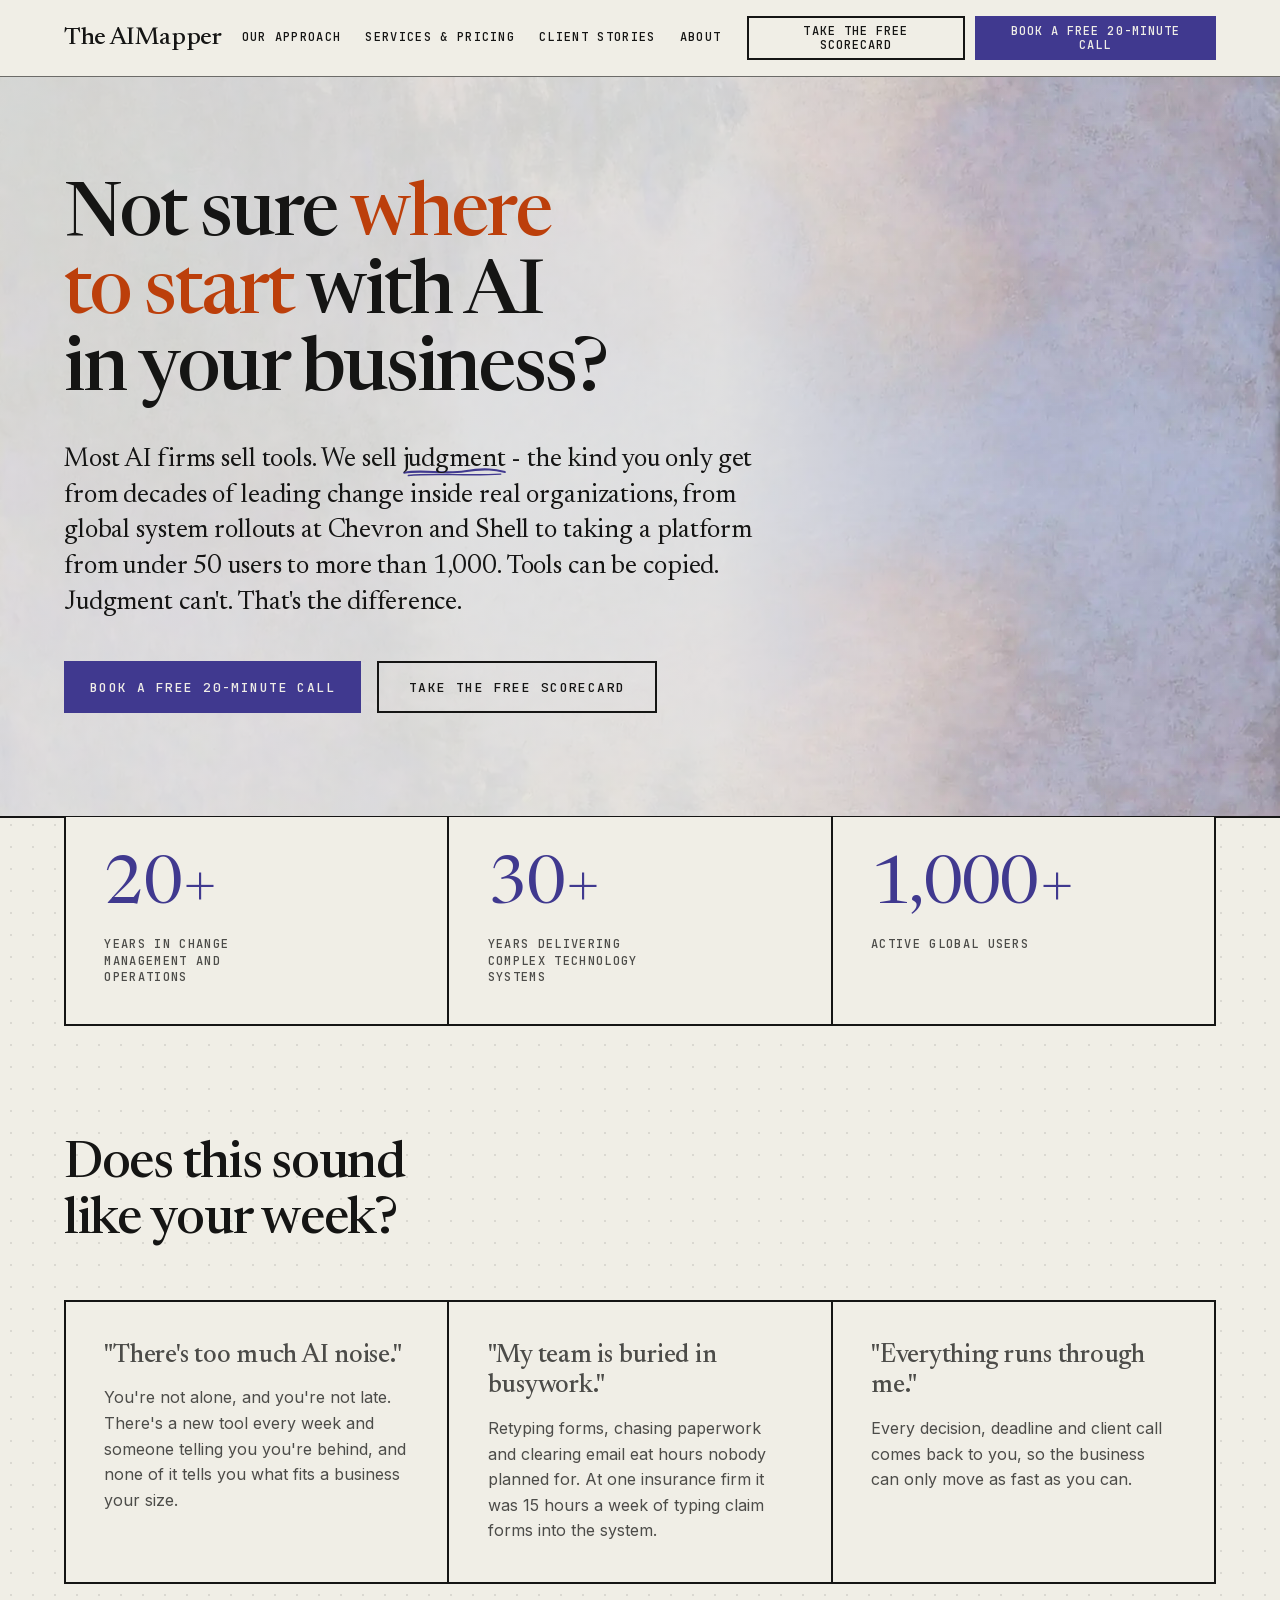
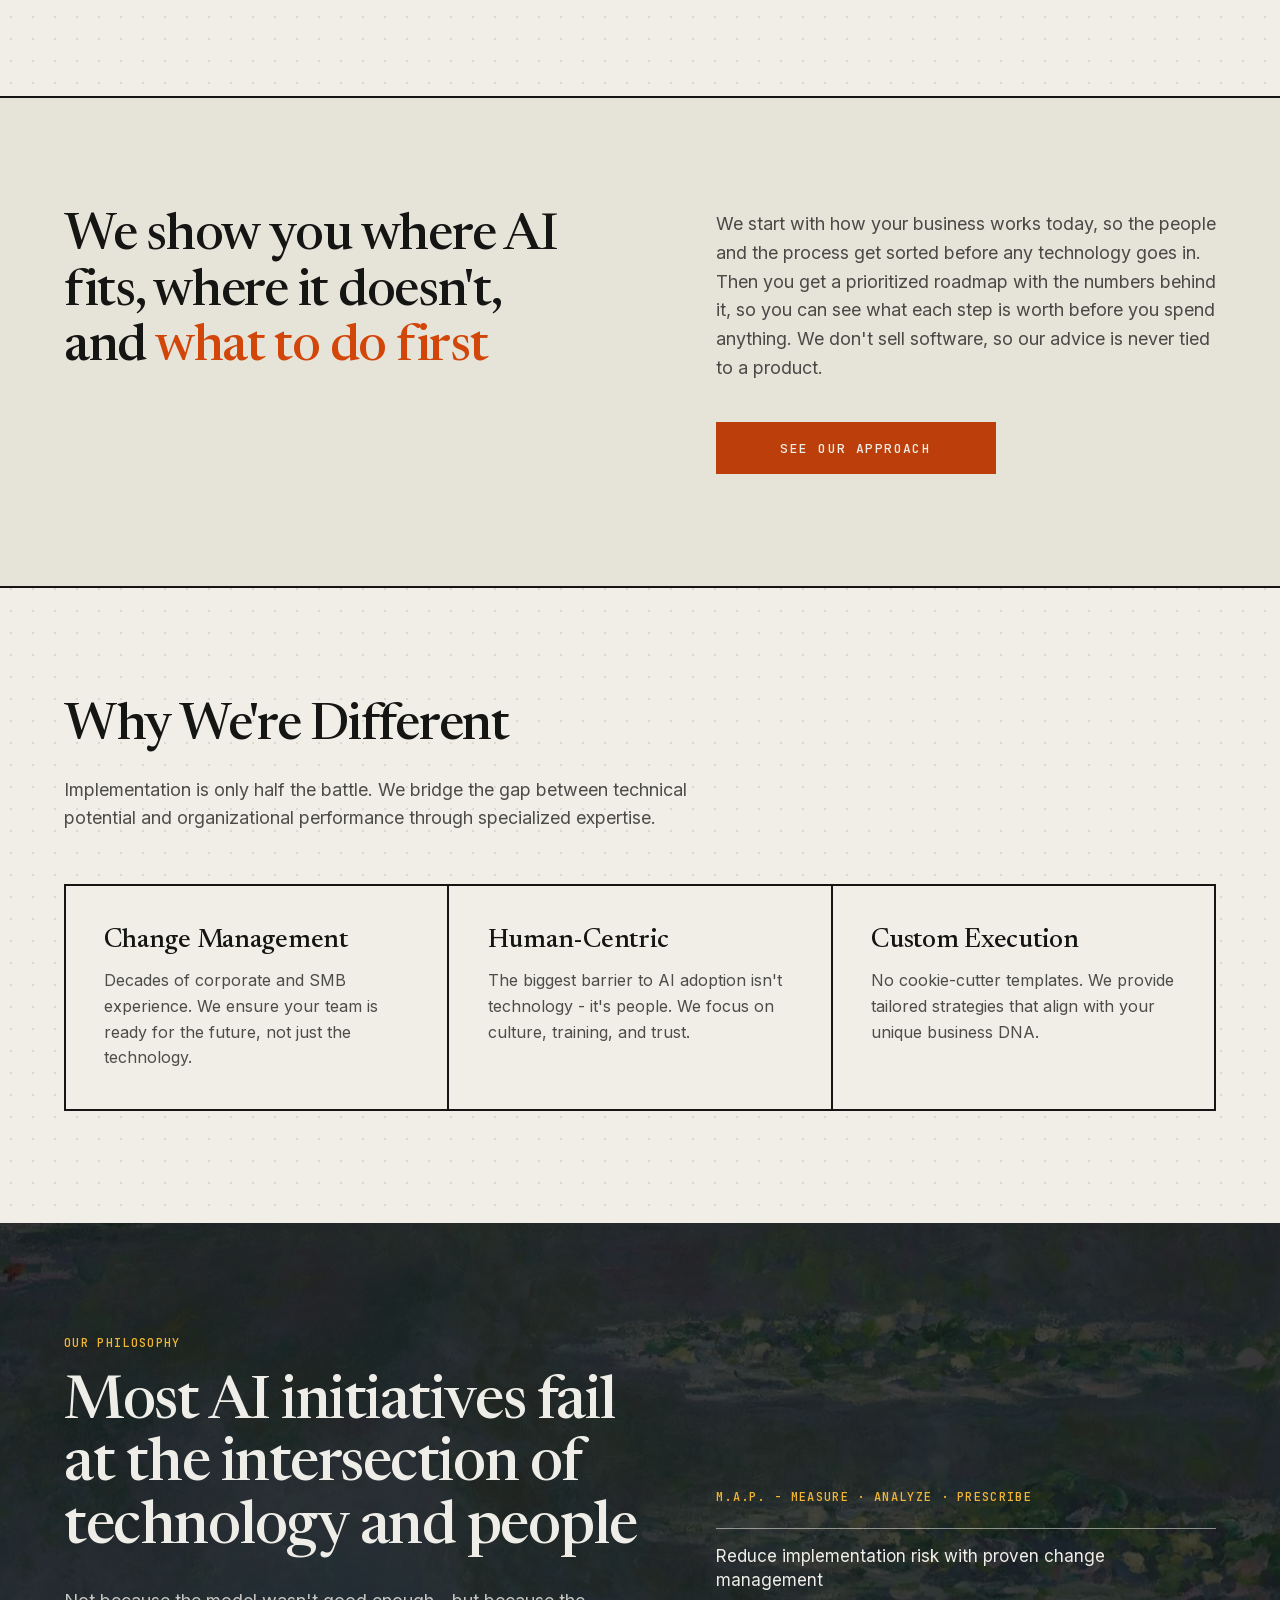
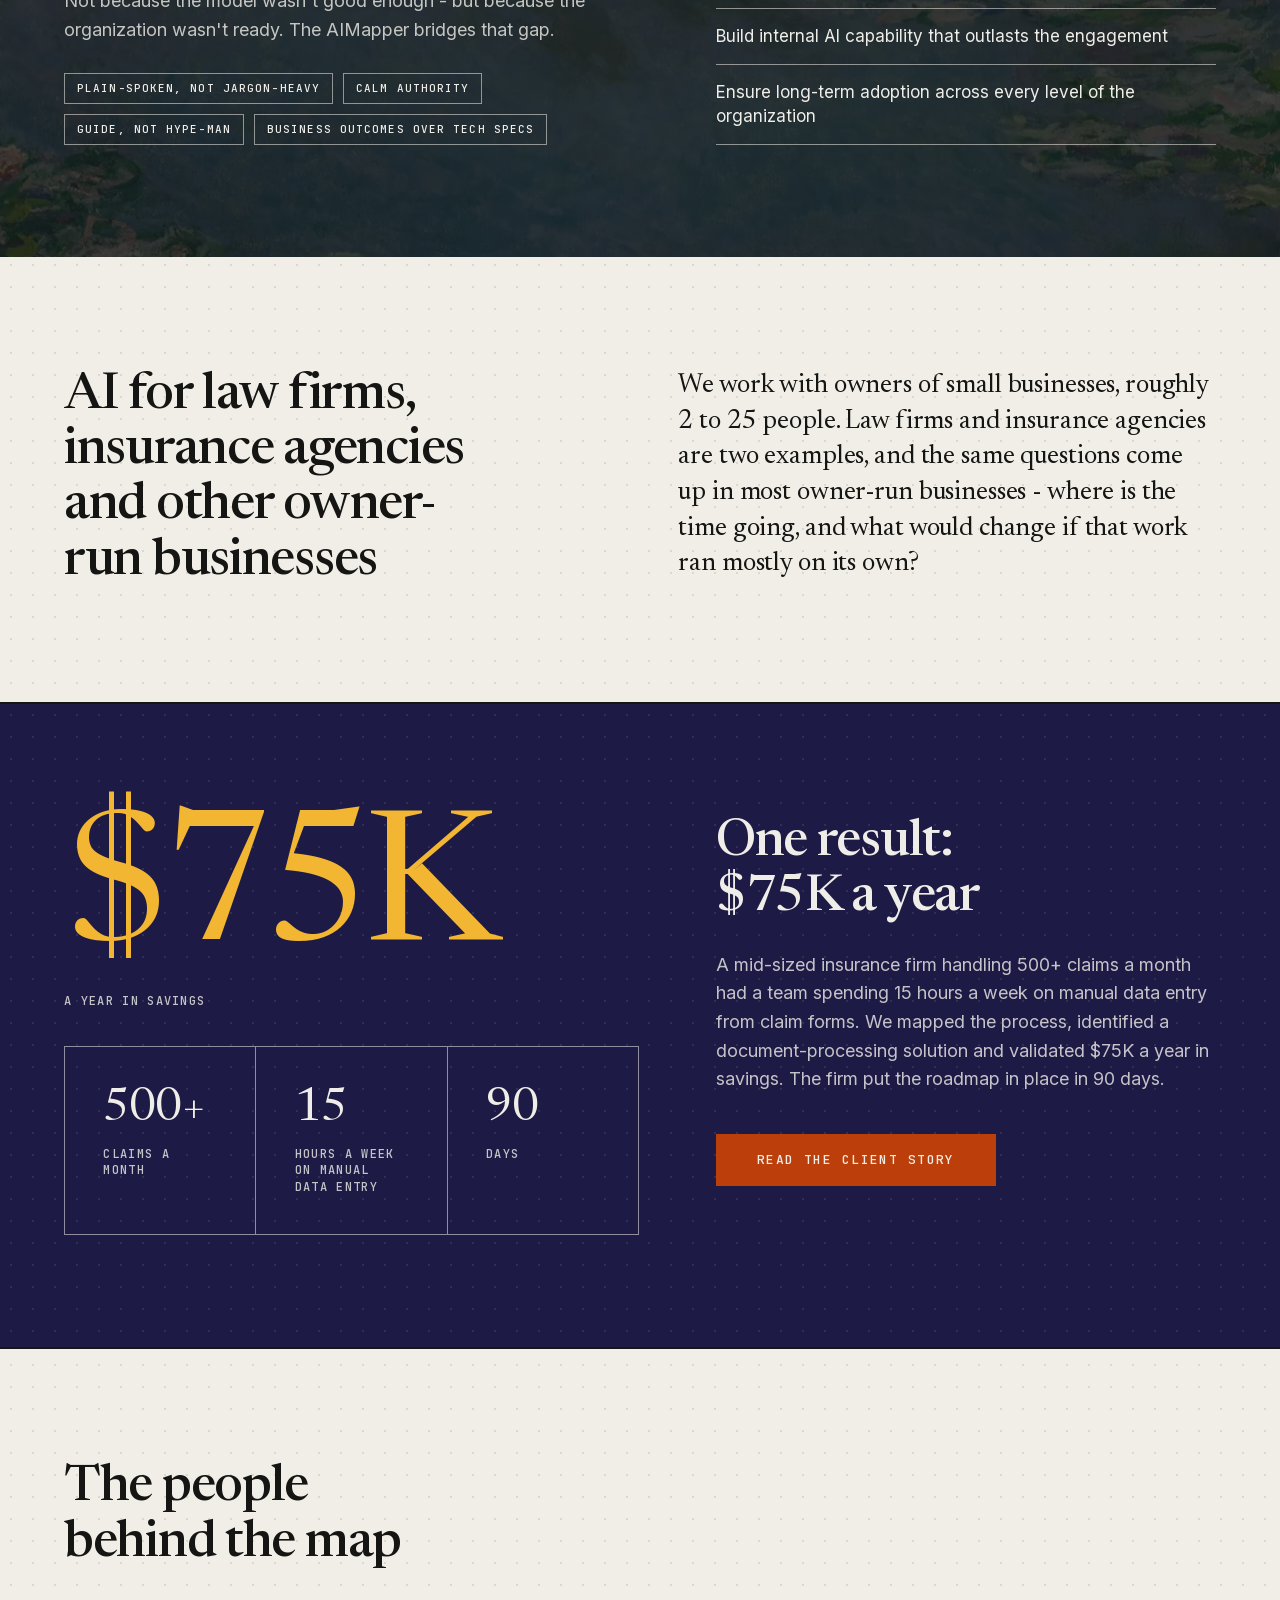
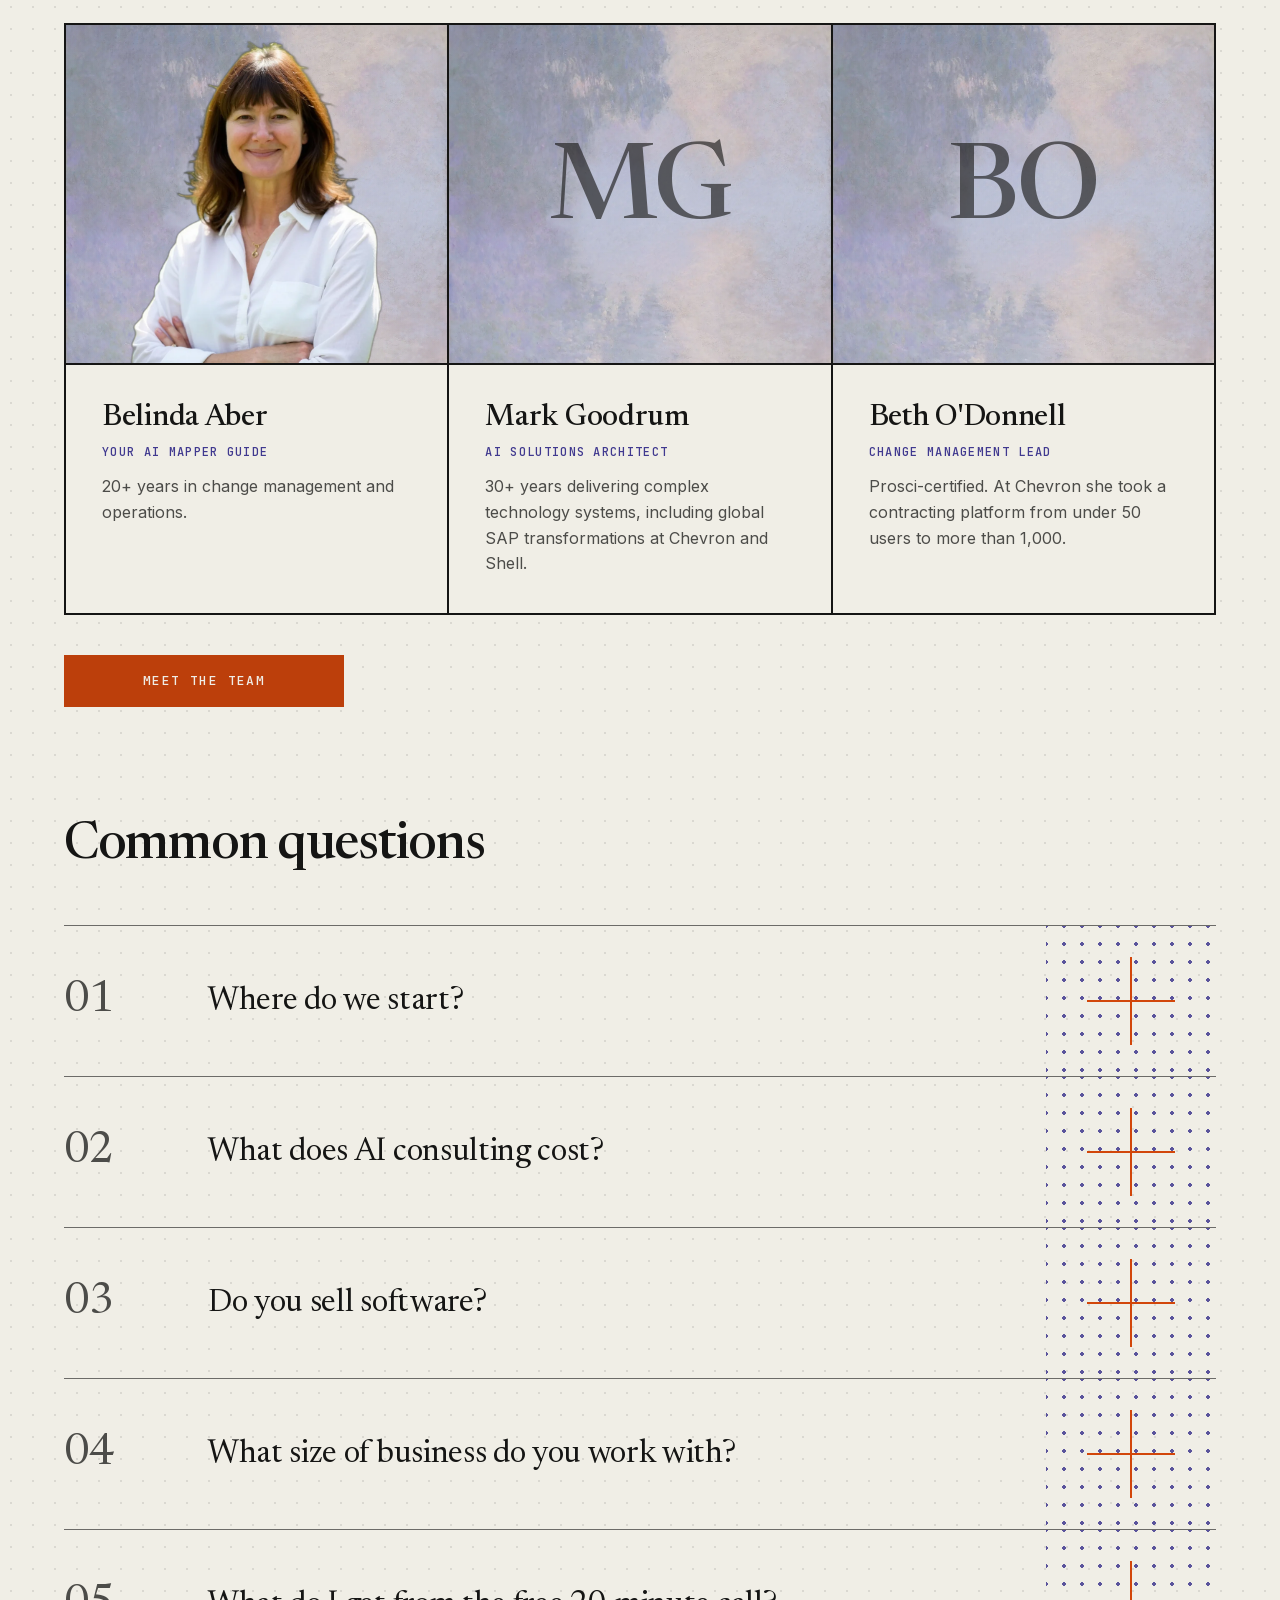
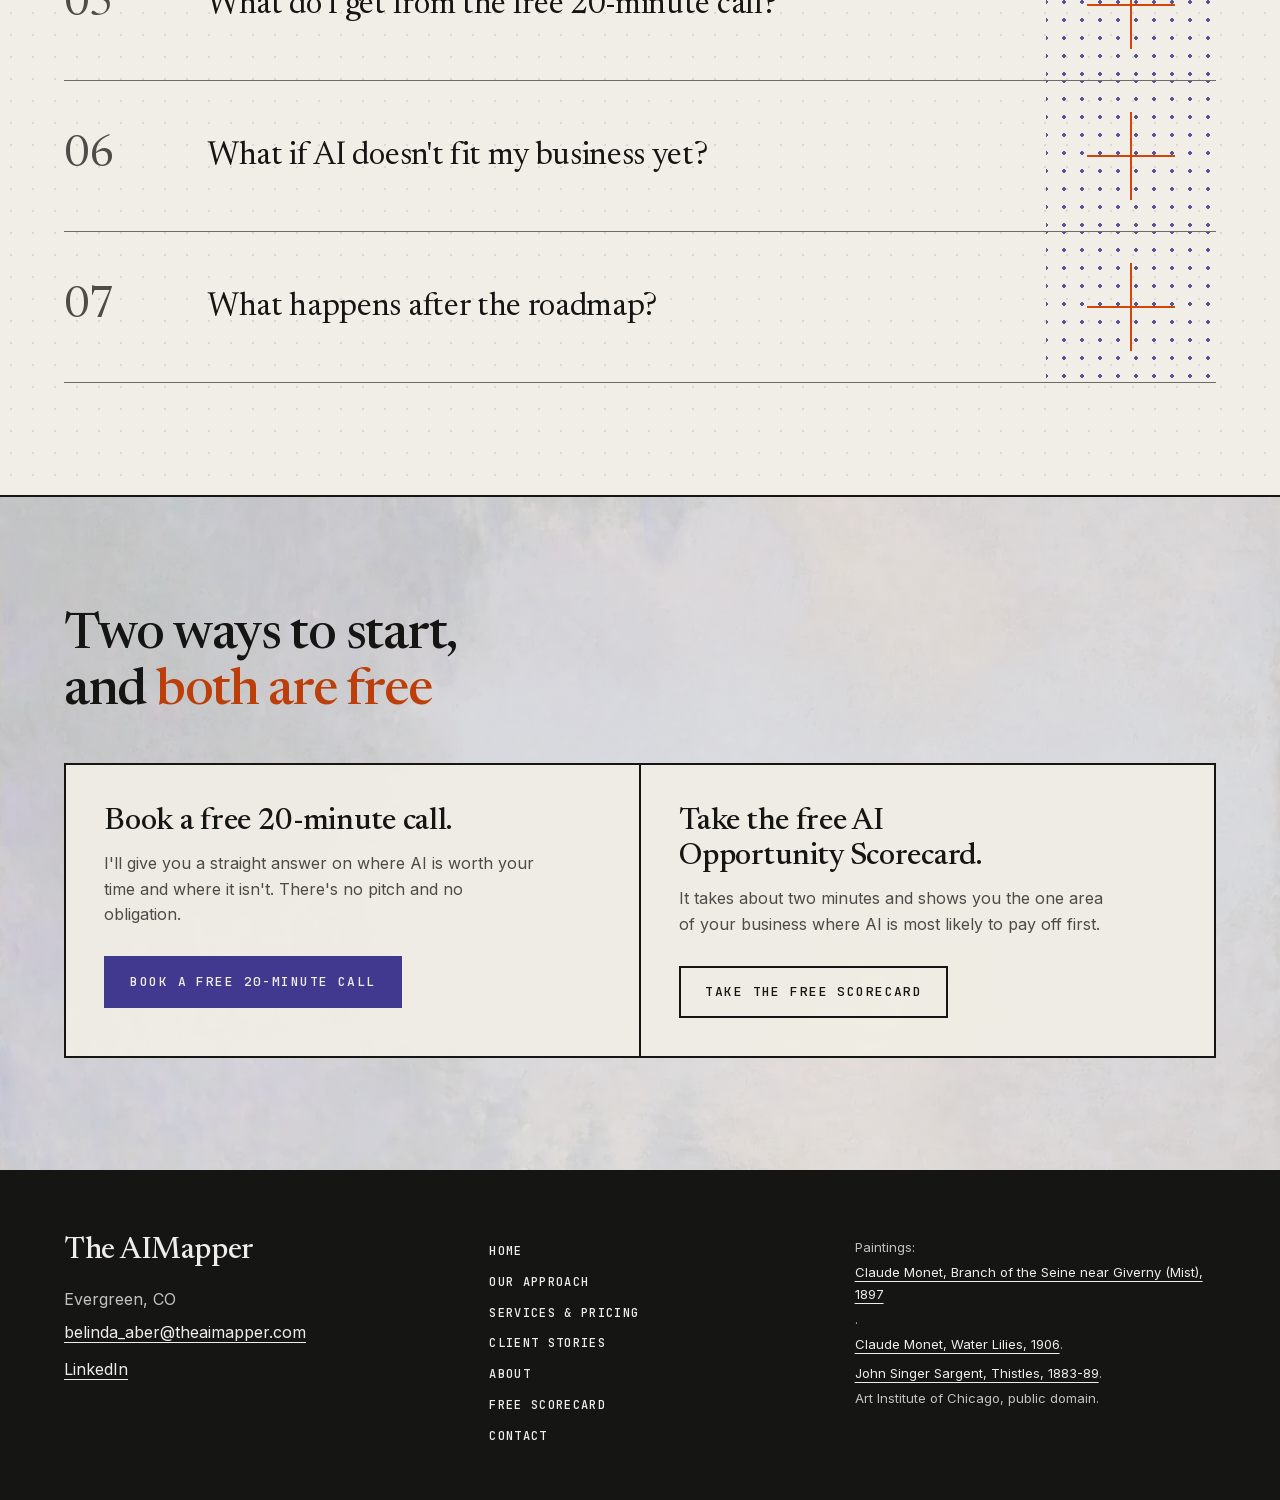
==== commit 476a26e7: "Site audit fixes and new contact email - Add structured data to every page, built from facts already" ====
--- a/index.html
+++ b/index.html
@@ -20,19 +20,23 @@
 <meta name="twitter:title" content="Where to Start With AI in Your Small Business - The AIMapper">
 <meta name="twitter:description" content="Not sure where to start with AI? The AIMapper helps owner-run small businesses, from law firms to insurance agencies, find where AI fits and what to do first.">
 <meta name="twitter:image" content="https://www.theaimapper.com/images/og-the-aimapper.jpg">
+<link rel="icon" href="favicon.ico" sizes="32x32">
 <link rel="icon" href="favicon.svg" type="image/svg+xml">
+<link rel="apple-touch-icon" href="apple-touch-icon.png">
 <link rel="preload" href="fonts/newsreader.woff2" as="font" type="font/woff2" crossorigin>
 <link rel="preload" href="fonts/inter.woff2" as="font" type="font/woff2" crossorigin>
 <link rel="preload" href="images/monet-seine-mist.webp" as="image" type="image/webp">
 <link rel="stylesheet" href="css/style.css">
+<script type="application/ld+json">{"@context": "https://schema.org", "@graph": [{"@type": "ProfessionalService", "@id": "https://www.theaimapper.com/#organization", "name": "The AIMapper", "url": "https://www.theaimapper.com/", "email": "belinda_aber@theaimapper.com", "image": "https://www.theaimapper.com/images/og-the-aimapper.jpg", "address": {"@type": "PostalAddress", "addressLocality": "Evergreen", "addressRegion": "CO", "addressCountry": "US"}, "areaServed": {"@type": "Country", "name": "United States"}, "description": "Not sure where to start with AI? The AIMapper helps owner-run small businesses, from law firms to insurance agencies, find where AI fits and what to do first."}, {"@type": "WebSite", "@id": "https://www.theaimapper.com/#website", "url": "https://www.theaimapper.com/", "name": "The AIMapper", "publisher": {"@id": "https://www.theaimapper.com/#organization"}}, {"@type": "FAQPage", "mainEntity": [{"@type": "Question", "name": "Where do we start?", "acceptedAnswer": {"@type": "Answer", "text": "Two ways to start, and both are free. Take the free AI Opportunity Scorecard, which takes about two minutes and shows you the one area of your business where AI is most likely to pay off first. Or book a free 20-minute call. After that, the AI Audit & Assessment is where most owners start."}}, {"@type": "Question", "name": "What does AI consulting cost?", "acceptedAnswer": {"@type": "Answer", "text": "The AI Audit & Assessment starts at $3-5K and takes 2 to 4 weeks. Scale & Automate starts at $50K and takes 3 to 12 months. Custom AI Solutions are a custom price and take 4 to 12 weeks."}}, {"@type": "Question", "name": "Do you sell software?", "acceptedAnswer": {"@type": "Answer", "text": "No. We don't sell software, so our advice is never tied to a product."}}, {"@type": "Question", "name": "What size of business do you work with?", "acceptedAnswer": {"@type": "Answer", "text": "We work with owners of small businesses, roughly 2 to 25 people. Law firms and insurance agencies are two examples."}}, {"@type": "Question", "name": "What do I get from the free 20-minute call?", "acceptedAnswer": {"@type": "Answer", "text": "A straight answer on whether AI is worth your time right now. The one area most likely to pay off first. What's realistic and what's hype for a business like yours. Your free AI Opportunity Scorecard to keep, either way. There's no pitch and no obligation."}}, {"@type": "Question", "name": "What if AI doesn't fit my business yet?", "acceptedAnswer": {"@type": "Answer", "text": "Then I'll tell you. On the free call I'll give you a straight answer on where AI is worth your time and where it isn't."}}, {"@type": "Question", "name": "What happens after the roadmap?", "acceptedAnswer": {"@type": "Answer", "text": "A roadmap only pays off when it gets used. Once yours is agreed, we build the automations and we work with your team so they trust the new way of working and use it. We stay with you from the first call to the last handover."}}]}]}</script>
 </head>
 <body>
 <a class="skip" href="#main">Skip to main content</a>
 <header class="top"><div class="wrap">
-  <a class="brand" href="index.html">The AIMapper</a>
+  <a class="brand" href="./">The AIMapper</a>
+  <a class="btn btn-sm btn-fill top-call" href="contact.html#book">Book a free 20-minute call</a>
   <button class="menu-btn mono" type="button" aria-expanded="false" aria-controls="nav"><span class="bars" aria-hidden="true"></span>Menu</button>
   <nav class="nav" id="nav" aria-label="Main">
-    <div class="nav-links"><a class="mono only-menu" href="index.html" aria-current="page">Home</a><a class="mono" href="approach.html">Our Approach</a><a class="mono" href="services.html">Services &amp; Pricing</a><a class="mono" href="client-stories.html">Client Stories</a><a class="mono" href="about.html">About</a><a class="mono only-menu" href="scorecard.html">Free Scorecard</a><a class="mono only-menu" href="contact.html">Contact</a></div>
+    <div class="nav-links"><a class="mono only-menu" href="./" aria-current="page">Home</a><a class="mono" href="approach.html">Our Approach</a><a class="mono" href="services.html">Services &amp; Pricing</a><a class="mono" href="client-stories.html">Client Stories</a><a class="mono" href="about.html">About</a><a class="mono only-menu" href="scorecard.html">Free Scorecard</a><a class="mono only-menu" href="contact.html">Contact</a></div>
     <div class="nav-cta"><a class="btn btn-sm btn-line" href="scorecard.html">Take the free Scorecard</a><a class="btn btn-sm btn-fill" href="contact.html#book">Book a free 20-minute call</a></div>
   </nav>
 </div></header>
@@ -134,10 +138,10 @@
 </main>
 <footer class="foot on-dark"><div class="wrap">
   <div>
-    <a class="brand" href="index.html">The AIMapper</a>
-    <address>Evergreen, CO<br><a href="mailto:hello@theaimapper.com">hello@theaimapper.com</a><br><a href="https://www.linkedin.com/in/belindatheaimapper" rel="noopener">LinkedIn</a></address>
+    <a class="brand" href="./">The AIMapper</a>
+    <address>Evergreen, CO<br><a href="mailto:belinda_aber@theaimapper.com">belinda_aber@theaimapper.com</a><br><a href="https://www.linkedin.com/in/belindatheaimapper" rel="noopener">LinkedIn</a></address>
   </div>
-  <nav aria-label="Footer"><a class="mono" href="index.html">Home</a><a class="mono" href="approach.html">Our Approach</a><a class="mono" href="services.html">Services &amp; Pricing</a><a class="mono" href="client-stories.html">Client Stories</a><a class="mono" href="about.html">About</a><a class="mono" href="scorecard.html">Free Scorecard</a><a class="mono" href="contact.html">Contact</a></nav>
+  <nav aria-label="Footer"><a class="mono" href="./">Home</a><a class="mono" href="approach.html">Our Approach</a><a class="mono" href="services.html">Services &amp; Pricing</a><a class="mono" href="client-stories.html">Client Stories</a><a class="mono" href="about.html">About</a><a class="mono" href="scorecard.html">Free Scorecard</a><a class="mono" href="contact.html">Contact</a></nav>
   <p class="credit">Paintings: <a class="art" href="images/monet-seine-mist.jpg" target="_blank" rel="noopener">Claude Monet, Branch of the Seine near Giverny (Mist), 1897<img class="peek" src="images/thumb-monet-seine-mist.webp" alt="" loading="lazy" width="520" height="504"></a>.<br><a class="art" href="images/monet-water-lilies.jpg" target="_blank" rel="noopener">Claude Monet, Water Lilies, 1906<img class="peek" src="images/thumb-monet-water-lilies.webp" alt="" loading="lazy" width="520" height="499"></a>.<br><a class="art" href="images/sargent-thistles.jpg" target="_blank" rel="noopener">John Singer Sargent, Thistles, 1883-89<img class="peek" src="images/thumb-sargent-thistles.webp" alt="" loading="lazy" width="520" height="408"></a>.<br>Art Institute of Chicago, public domain.</p>
 </div></footer>
 <script src="js/site.js" defer></script>
--- a/css/style.css
+++ b/css/style.css
@@ -369,3 +369,85 @@
   .tier .ruled li:hover{background:var(--indigo-deep);color:var(--cream);border-left-color:var(--gold)}
 }
 @media (prefers-reduced-motion:no-preference){.tier .ruled li{transition:background-color .14s,color .14s,border-color .14s}}
+
+/* ---------- scorecard sheet: the full result on the page, saved as a one-page PDF (added 2026-11-15) ---------- */
+.sheet{border:var(--rule);background:var(--paper)}
+.sheet-top{display:flex;justify-content:space-between;align-items:baseline;gap:16px;flex-wrap:wrap;padding:20px clamp(20px,3vw,36px);border-bottom:var(--rule)}
+.sheet-top .brand{font-size:22px}
+.sheet-top .mono{color:var(--ink-soft)}
+.sheet-main{display:grid;grid-template-columns:1fr 1.25fr}
+.sheet-main > div{padding:clamp(22px,3vw,40px);min-width:0}
+.sheet-main > div:first-child{border-right:var(--rule)}
+.sheet .label{color:var(--ink-soft);margin-bottom:12px}
+.sheet .area{font:500 clamp(30px,3.4vw,46px)/1.06 var(--serif);letter-spacing:-.02em}
+.sheet .score{font:400 clamp(80px,9vw,128px)/.86 var(--serif);letter-spacing:-.04em;color:var(--indigo);margin-top:22px}
+.sheet .score small{font:500 14px/1 var(--mono);letter-spacing:.1em;color:var(--ink-soft);margin-left:10px}
+.sheet .verdict{margin-top:20px;padding:14px 16px;border-left:4px solid var(--orange);background:rgba(210,70,10,.08);font-size:17px}
+.sheet .verdict b{font-weight:600}
+.scores{width:100%;border-collapse:collapse}
+.scores th{font:500 11px/1.3 var(--mono);letter-spacing:.1em;text-transform:uppercase;color:var(--ink-soft);text-align:left;padding:0 8px 10px 0;border-bottom:var(--rule)}
+.scores td{padding:11px 8px 11px 0;border-bottom:var(--hair);font-size:16px;vertical-align:middle}
+.scores td.c{font:500 14px/1 var(--mono);width:52px}
+.scores td.s{font:500 22px/1 var(--serif);width:44px}
+.scores td.b{width:30%}
+.bar{height:10px;background:rgba(21,21,20,.10)}
+.bar i{display:block;height:100%;background:var(--indigo)}
+.scores tr.is-best td{font-weight:600}
+.scores tr.is-best .bar i{background:var(--orange)}
+.wins{border-top:var(--rule);padding:clamp(22px,3vw,40px)}
+.wins h3{font-size:clamp(24px,2.4vw,32px);letter-spacing:-.015em;margin-bottom:22px}
+.wins ol{display:grid;grid-template-columns:1fr 1fr;border-left:var(--rule);border-top:var(--rule)}
+.wins li{border-right:var(--rule);border-bottom:var(--rule);padding:22px 24px;font-size:17px;line-height:1.5}
+.wins li span{display:block;font:400 54px/.9 var(--serif);color:var(--orange);margin-bottom:12px}
+.auto{border-top:var(--rule);padding:clamp(20px,3vw,32px) clamp(22px,3vw,40px)}
+.auto .ans{font:400 clamp(20px,1.9vw,24px)/1.35 var(--serif)}
+.sheet-foot{border-top:var(--rule);padding:18px clamp(20px,3vw,36px);display:flex;justify-content:space-between;gap:16px;flex-wrap:wrap;background:var(--indigo-deep);color:var(--cream)}
+.sheet-foot .mono{color:var(--gold)}
+.after-sheet{margin-top:28px}
+.after-sheet .btn[disabled]{opacity:.45;cursor:not-allowed}
+@media (max-width:860px){.sheet-main{grid-template-columns:1fr}.sheet-main > div:first-child{border-right:0;border-bottom:var(--rule)}.wins ol{grid-template-columns:1fr}}
+@media (max-width:520px){.scores td.b,.scores th:last-child{display:none}}
+@media print{
+  @page{size:letter;margin:11mm}
+  html,body{background:#fff !important;height:auto !important}
+  header.top,footer.foot,.skip,.no-print,main > section:not(#result){display:none !important}
+  #result{padding:0 !important}
+  #result .wrap{padding:0 !important;max-width:none !important}
+  .sheet,.sheet *{-webkit-print-color-adjust:exact;print-color-adjust:exact}
+  .sheet{break-inside:avoid}
+  .sheet-main{grid-template-columns:1fr 1.3fr !important}
+  .sheet-main > div{padding:20px 22px !important}
+  .sheet-main > div:first-child{border-right:var(--rule) !important;border-bottom:0 !important}
+  .sheet .area{font-size:27px}
+  .sheet .score{font-size:84px;margin-top:14px}
+  .sheet .verdict{font-size:14px;margin-top:14px}
+  .scores td{padding:7px 6px 7px 0;font-size:13px}
+  .scores td.s{font-size:18px}
+  .scores th:first-child,.scores td:first-child{width:36%}
+  .scores td.b,.scores th:last-child{display:table-cell !important}
+  .wins{padding:20px 22px}
+  .wins h3{font-size:22px;margin-bottom:14px}
+  .wins ol{grid-template-columns:1fr 1fr !important}
+  .wins li{padding:16px 18px;font-size:14px}
+  .wins li span{font-size:40px;margin-bottom:8px}
+  .auto{padding:16px 22px}
+  .auto .ans{font-size:18px}
+  .sheet-foot{padding:12px 22px;font-size:13px;display:block}
+  .sheet-foot .mono{display:block;margin-top:5px;font-size:11px}
+}
+
+/* ---------- audit fixes (added 2026-11-16) ---------- */
+/* The Book button stays in the top bar beside Menu on mid-size screens. */
+.top-call{display:none}
+@media (min-width:720px) and (max-width:1240px){
+  .top-call{display:inline-flex;margin-left:auto}
+  .nav-cta .btn-fill{display:none}
+}
+/* FAQ answers use the full width on phones. */
+@media (max-width:600px){
+  .faq .a{display:block;position:relative;z-index:1;background:var(--paper);padding:4px 0 32px}
+  .faq .a > div{max-width:none}
+  .faq details[open]::after{bottom:auto;height:112px}
+}
+/* Footer links get a taller tap area. */
+.foot address a,.credit .art{display:inline-block;padding:3px 0}
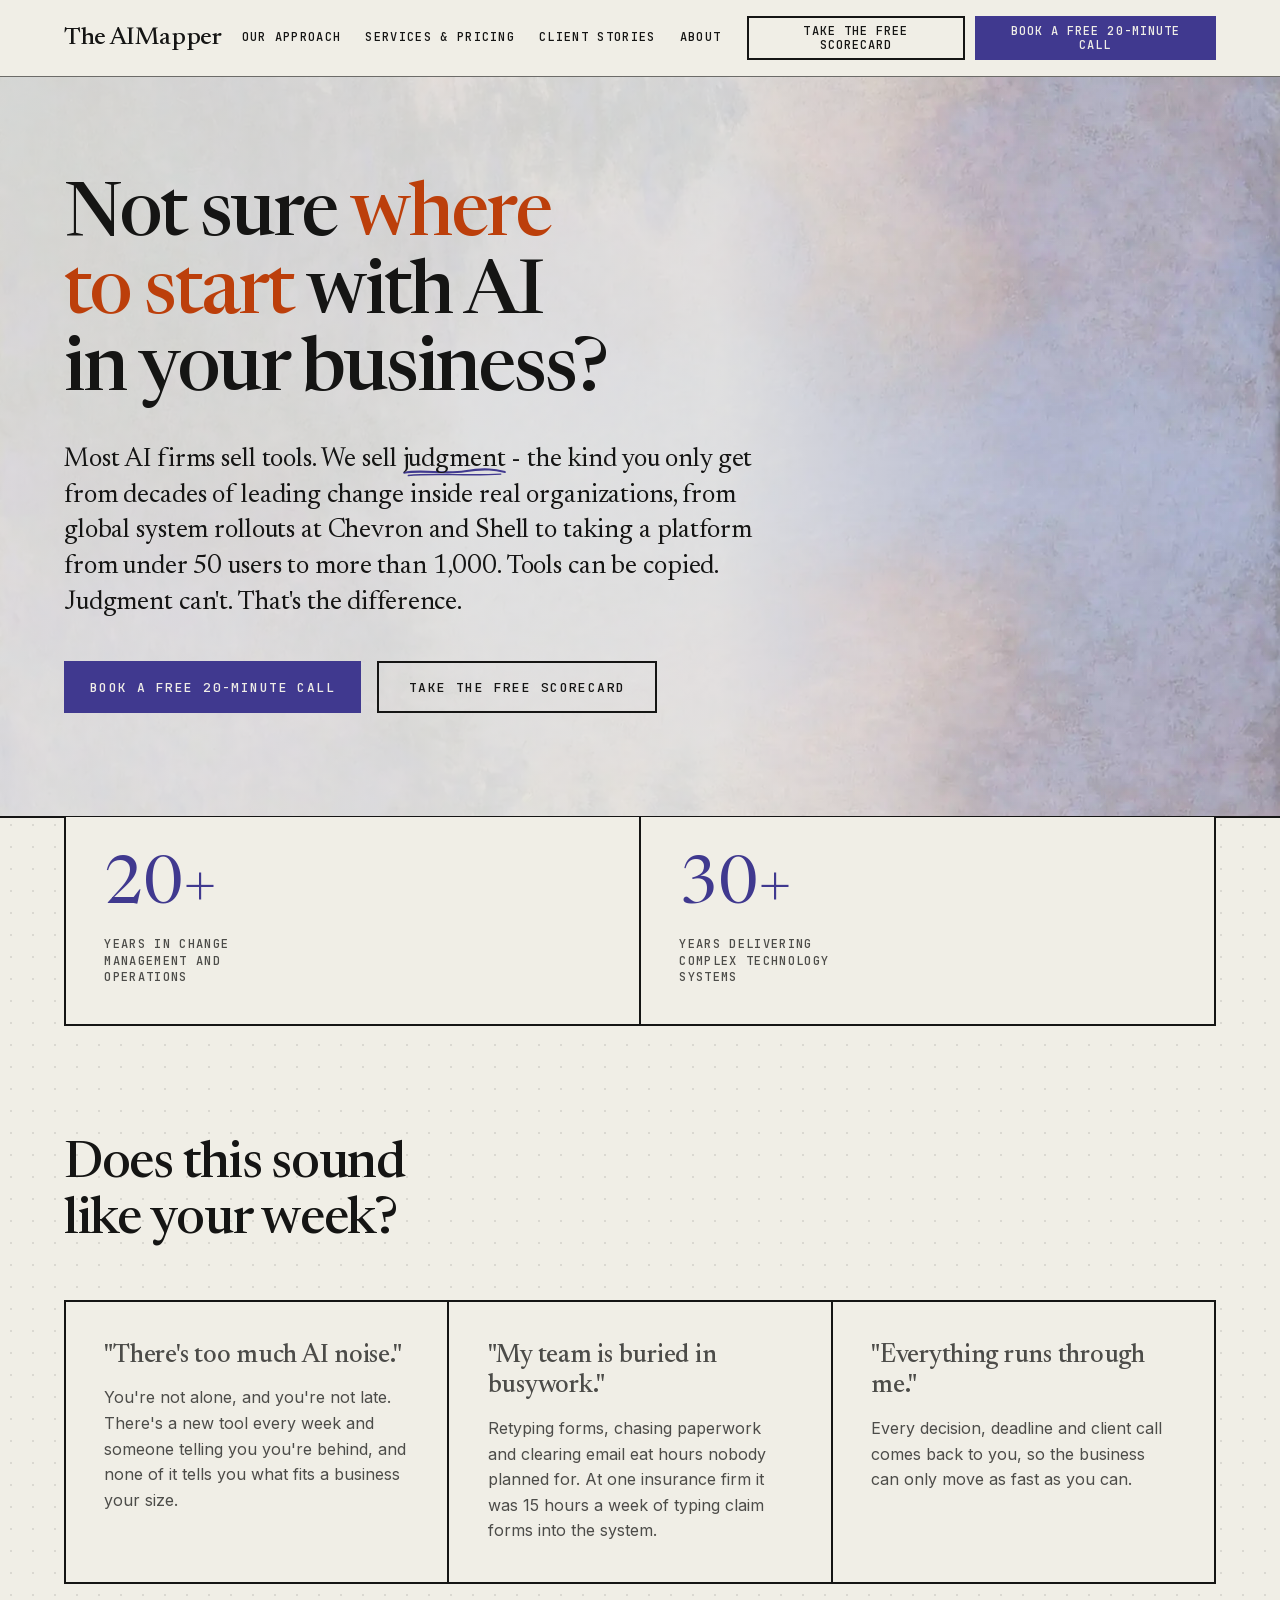
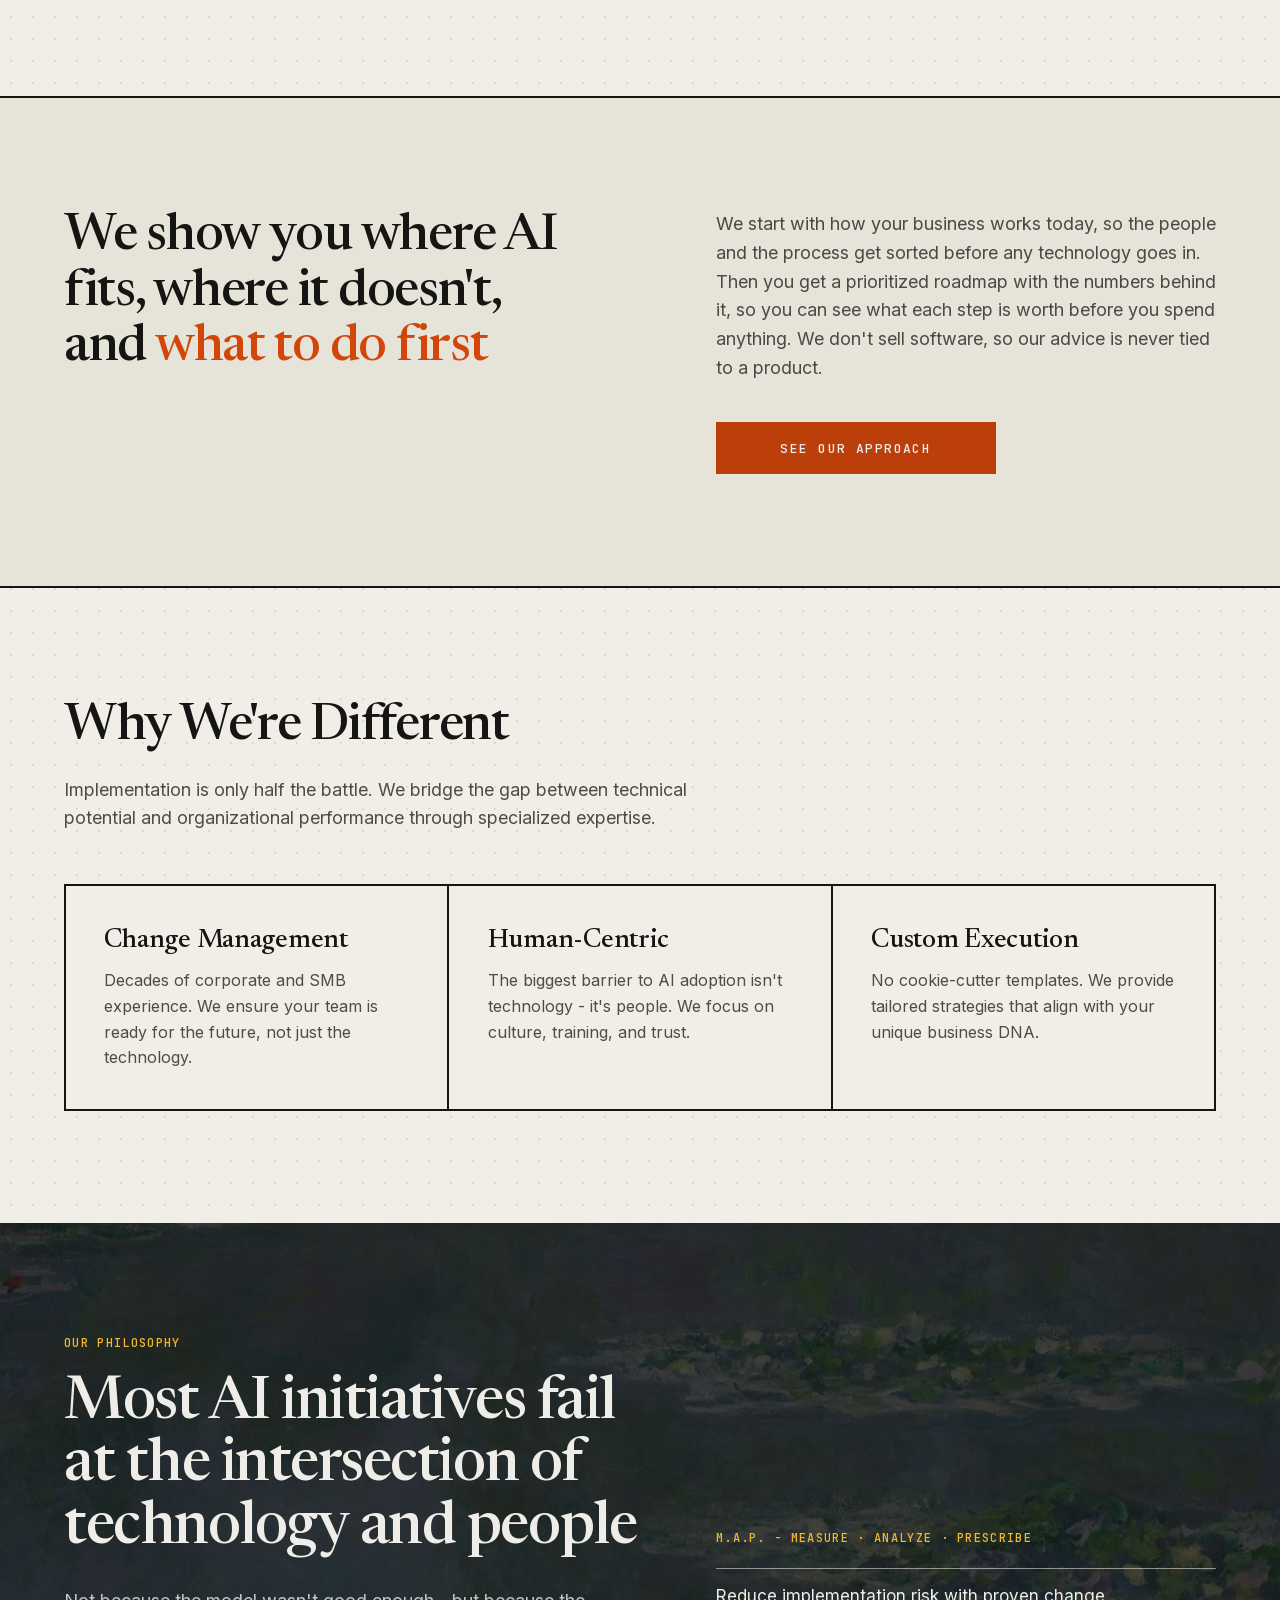
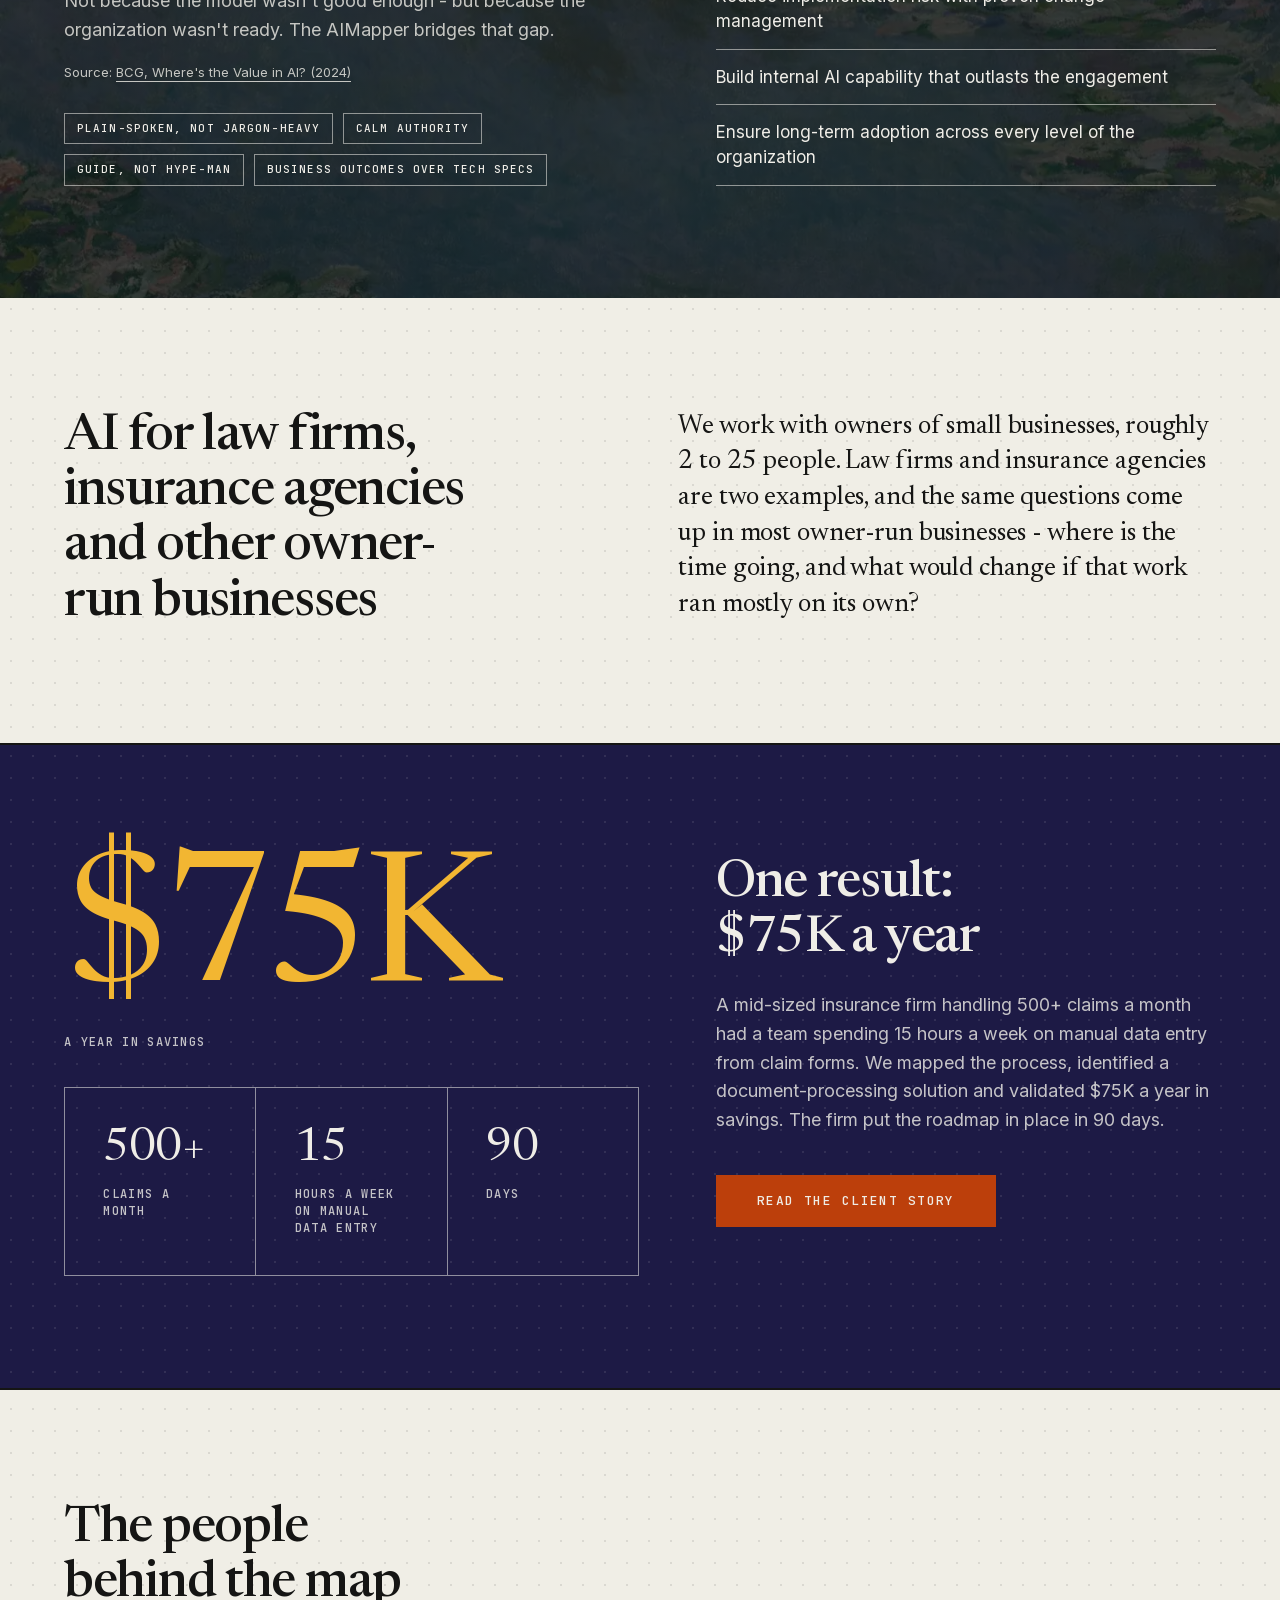
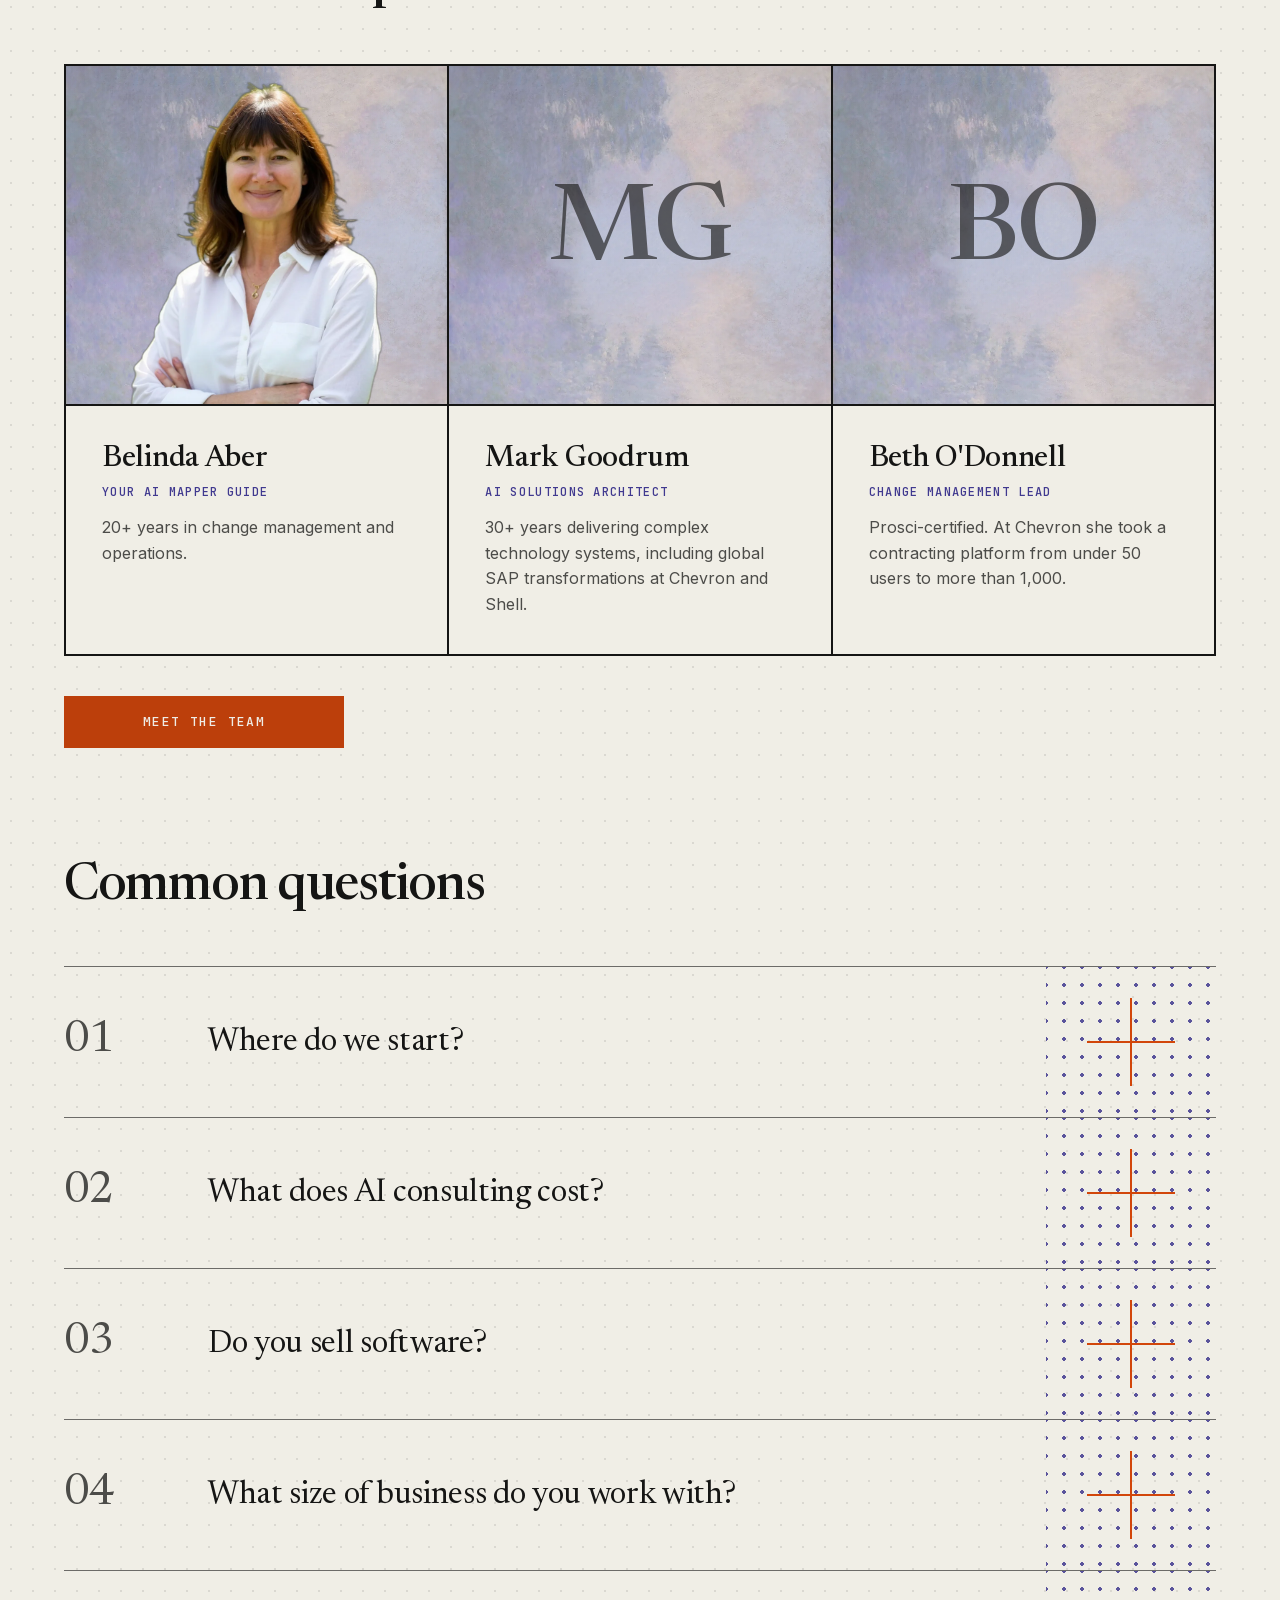
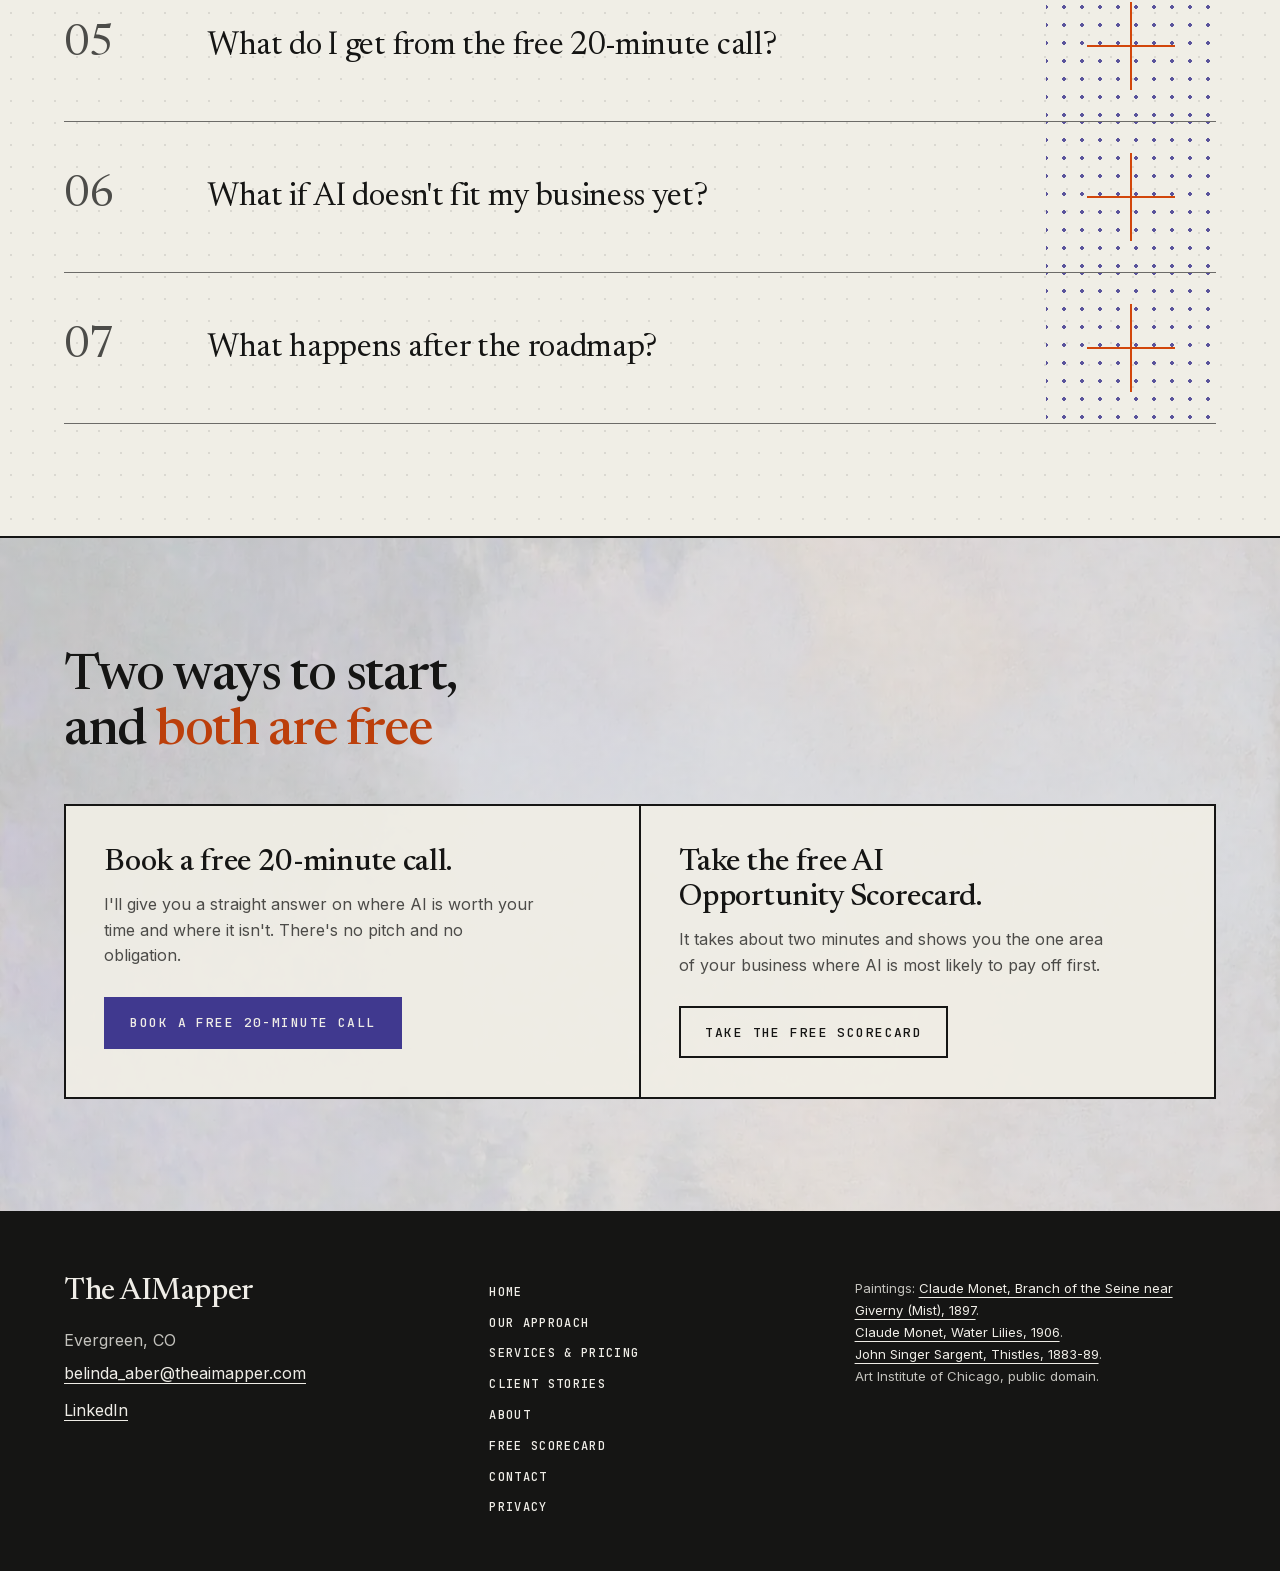
==== commit f1b88bfb: "Copy fixes from the site audit, Privacy page and phone Book bar - Home: remove the "1,000+ active gl" ====
--- a/index.html
+++ b/index.html
@@ -47,10 +47,9 @@
   <div class="actions"><a class="btn btn-fill" href="contact.html#book">Book a free 20-minute call</a><a class="btn btn-line" href="scorecard.html">Take the free Scorecard</a></div>
 </div></section>
 
-<div class="wrap strip"><div class="grid g3">
+<div class="wrap strip"><div class="grid g2">
   <div><div class="num">20+</div><p class="mono">years in change management and operations</p></div>
   <div><div class="num">30+</div><p class="mono">years delivering complex technology systems</p></div>
-  <div><div class="num">1,000+</div><p class="mono">active global users</p></div>
 </div></div>
 
 <section class="band"><div class="wrap">
@@ -84,6 +83,7 @@
     <h2 class="mono kicker">Our Philosophy</h2>
     <p class="statement">Most AI initiatives fail at the intersection of technology and people</p>
     <p class="lead">Not because the model wasn't good enough - but because the organization wasn't ready. The AIMapper bridges that gap.</p>
+    <p class="source">Source: <a href="https://www.bcg.com/publications/2024/wheres-value-in-ai" rel="noopener">BCG, Where's the Value in AI? (2024)</a></p>
     <ul class="tags"><li>Plain-spoken, not jargon-heavy</li><li>Calm authority</li><li>Guide, not hype-man</li><li>Business outcomes over tech specs</li></ul>
   </div>
   <div>
@@ -141,7 +141,7 @@
     <a class="brand" href="./">The AIMapper</a>
     <address>Evergreen, CO<br><a href="mailto:belinda_aber@theaimapper.com">belinda_aber@theaimapper.com</a><br><a href="https://www.linkedin.com/in/belindatheaimapper" rel="noopener">LinkedIn</a></address>
   </div>
-  <nav aria-label="Footer"><a class="mono" href="./">Home</a><a class="mono" href="approach.html">Our Approach</a><a class="mono" href="services.html">Services &amp; Pricing</a><a class="mono" href="client-stories.html">Client Stories</a><a class="mono" href="about.html">About</a><a class="mono" href="scorecard.html">Free Scorecard</a><a class="mono" href="contact.html">Contact</a></nav>
+  <nav aria-label="Footer"><a class="mono" href="./">Home</a><a class="mono" href="approach.html">Our Approach</a><a class="mono" href="services.html">Services &amp; Pricing</a><a class="mono" href="client-stories.html">Client Stories</a><a class="mono" href="about.html">About</a><a class="mono" href="scorecard.html">Free Scorecard</a><a class="mono" href="contact.html">Contact</a><a class="mono" href="privacy.html">Privacy</a></nav>
   <p class="credit">Paintings: <a class="art" href="images/monet-seine-mist.jpg" target="_blank" rel="noopener">Claude Monet, Branch of the Seine near Giverny (Mist), 1897<img class="peek" src="images/thumb-monet-seine-mist.webp" alt="" loading="lazy" width="520" height="504"></a>.<br><a class="art" href="images/monet-water-lilies.jpg" target="_blank" rel="noopener">Claude Monet, Water Lilies, 1906<img class="peek" src="images/thumb-monet-water-lilies.webp" alt="" loading="lazy" width="520" height="499"></a>.<br><a class="art" href="images/sargent-thistles.jpg" target="_blank" rel="noopener">John Singer Sargent, Thistles, 1883-89<img class="peek" src="images/thumb-sargent-thistles.webp" alt="" loading="lazy" width="520" height="408"></a>.<br>Art Institute of Chicago, public domain.</p>
 </div></footer>
 <script src="js/site.js" defer></script>
--- a/css/style.css
+++ b/css/style.css
@@ -439,10 +439,17 @@
 /* ---------- audit fixes (added 2026-11-16) ---------- */
 /* The Book button stays in the top bar beside Menu on mid-size screens. */
 .top-call{display:none}
+@media (max-width:1240px){.nav-cta .btn-fill{display:none}}
 @media (min-width:720px) and (max-width:1240px){
   .top-call{display:inline-flex;margin-left:auto}
-  .nav-cta .btn-fill{display:none}
-}
+}
+/* On phones the full label does not fit in the top bar, so the Book button is a bar fixed to the bottom of the screen. */
+@media (max-width:719px){
+  .top-call{display:flex;position:fixed;left:0;right:0;bottom:0;z-index:9;min-height:56px;font-size:13px;
+    padding-bottom:env(safe-area-inset-bottom);border-top:var(--rule)}
+  body{padding-bottom:calc(56px + env(safe-area-inset-bottom))}
+}
+@media print{.top-call{display:none !important}body{padding-bottom:0 !important}}
 /* FAQ answers use the full width on phones. */
 @media (max-width:600px){
   .faq .a{display:block;position:relative;z-index:1;background:var(--paper);padding:4px 0 32px}
@@ -450,4 +457,20 @@
   .faq details[open]::after{bottom:auto;height:112px}
 }
 /* Footer links get a taller tap area. */
-.foot address a,.credit .art{display:inline-block;padding:3px 0}
+.foot address a{display:inline-block;padding:3px 0}
+/* The painting titles stay in the line of text, so the full stop sits right after the date. */
+.credit .art{padding:4px 0}
+
+/* ---------- source line under a claim (added 2026-11-16) ---------- */
+.source{margin-top:14px;font-size:13px;line-height:1.6;color:var(--ink-soft)}
+.on-dark .source{color:var(--cream-soft)}
+.source a{text-underline-offset:4px;display:inline-block;padding:3px 0}
+.hero .source{margin-top:14px}
+
+/* ---------- plain text page: Privacy (added 2026-11-16) ---------- */
+.prose{max-width:66ch}
+.prose h2{font-size:clamp(24px,2.1vw,29px);line-height:1.18;letter-spacing:-.01em;max-width:none;margin:36px 0 10px;padding-top:24px;border-top:var(--hair)}
+.prose h2:first-child{margin-top:0;border-top:var(--rule)}
+.prose p{font-size:18px;line-height:1.6;color:var(--ink-soft)}
+.prose a{color:var(--ink);text-underline-offset:4px;overflow-wrap:anywhere}
+.prose .sign{margin-top:36px;padding-top:24px;border-top:var(--rule);color:var(--ink)}
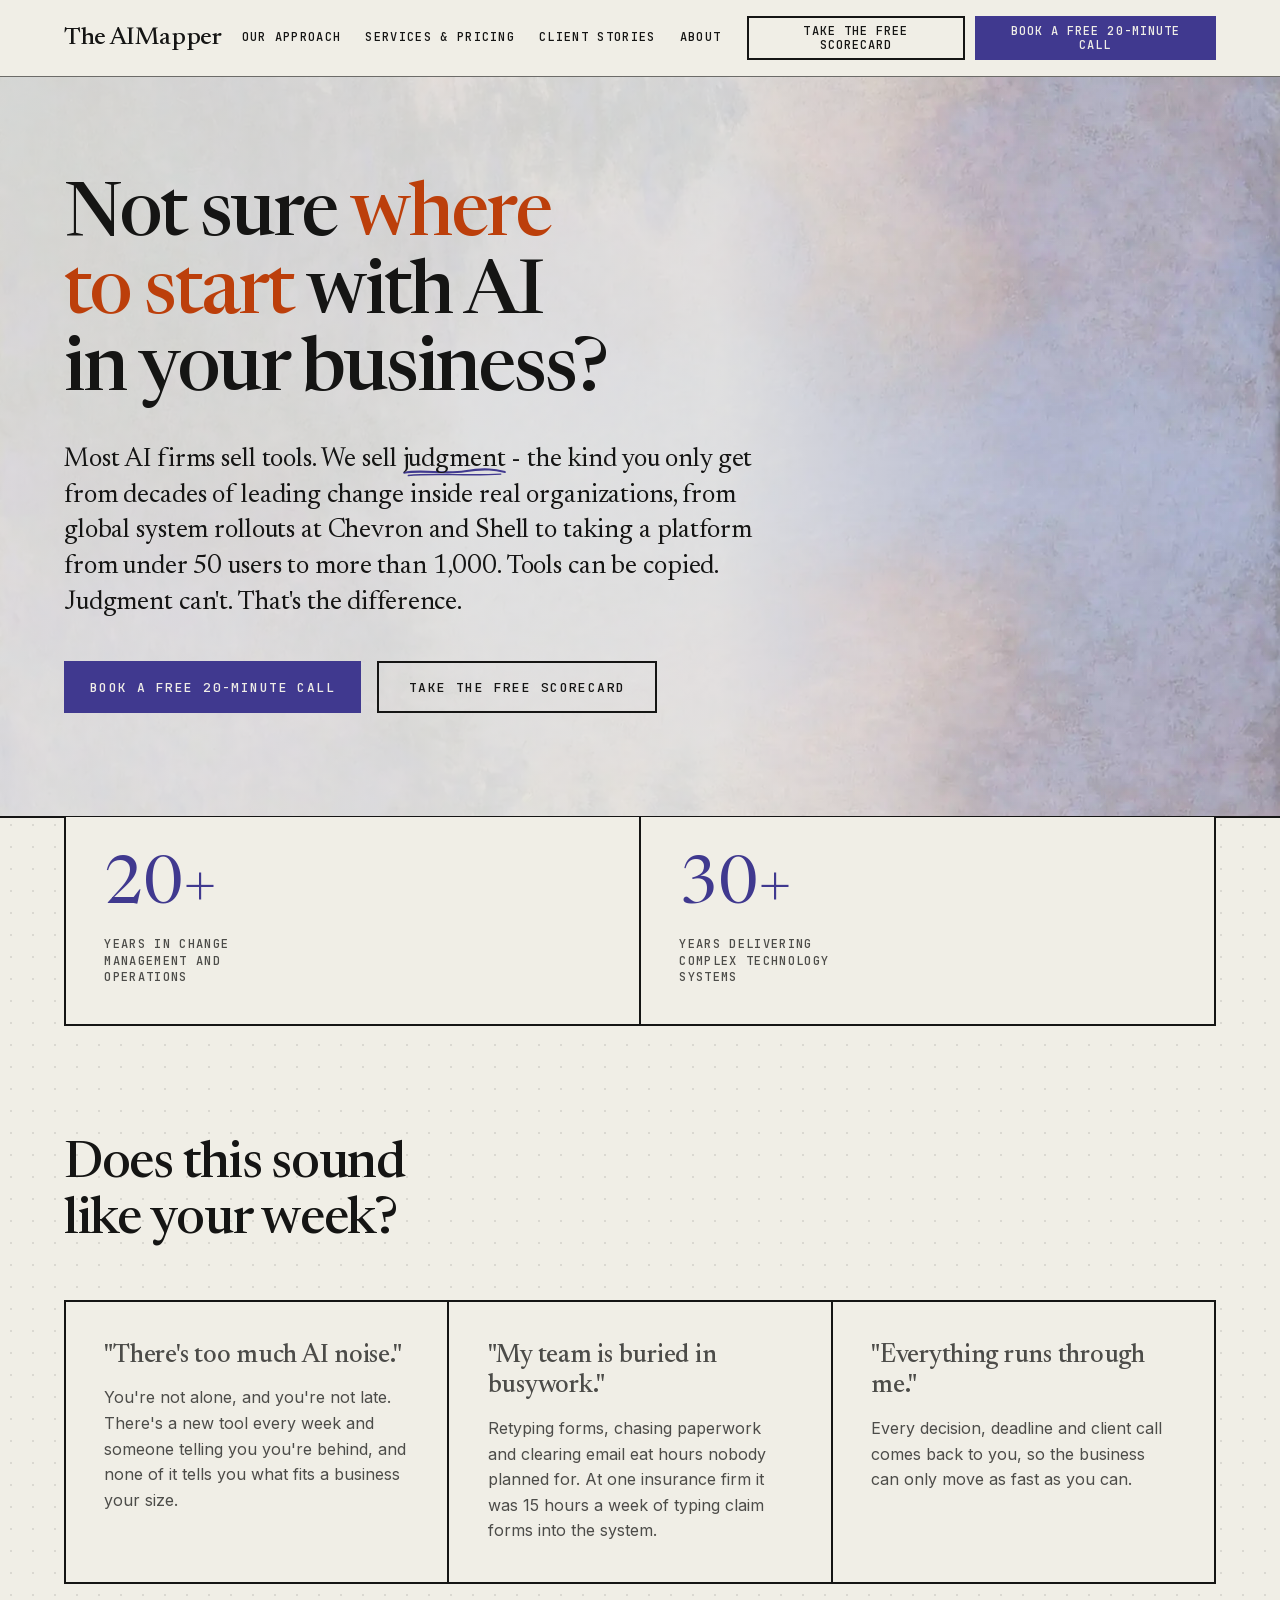
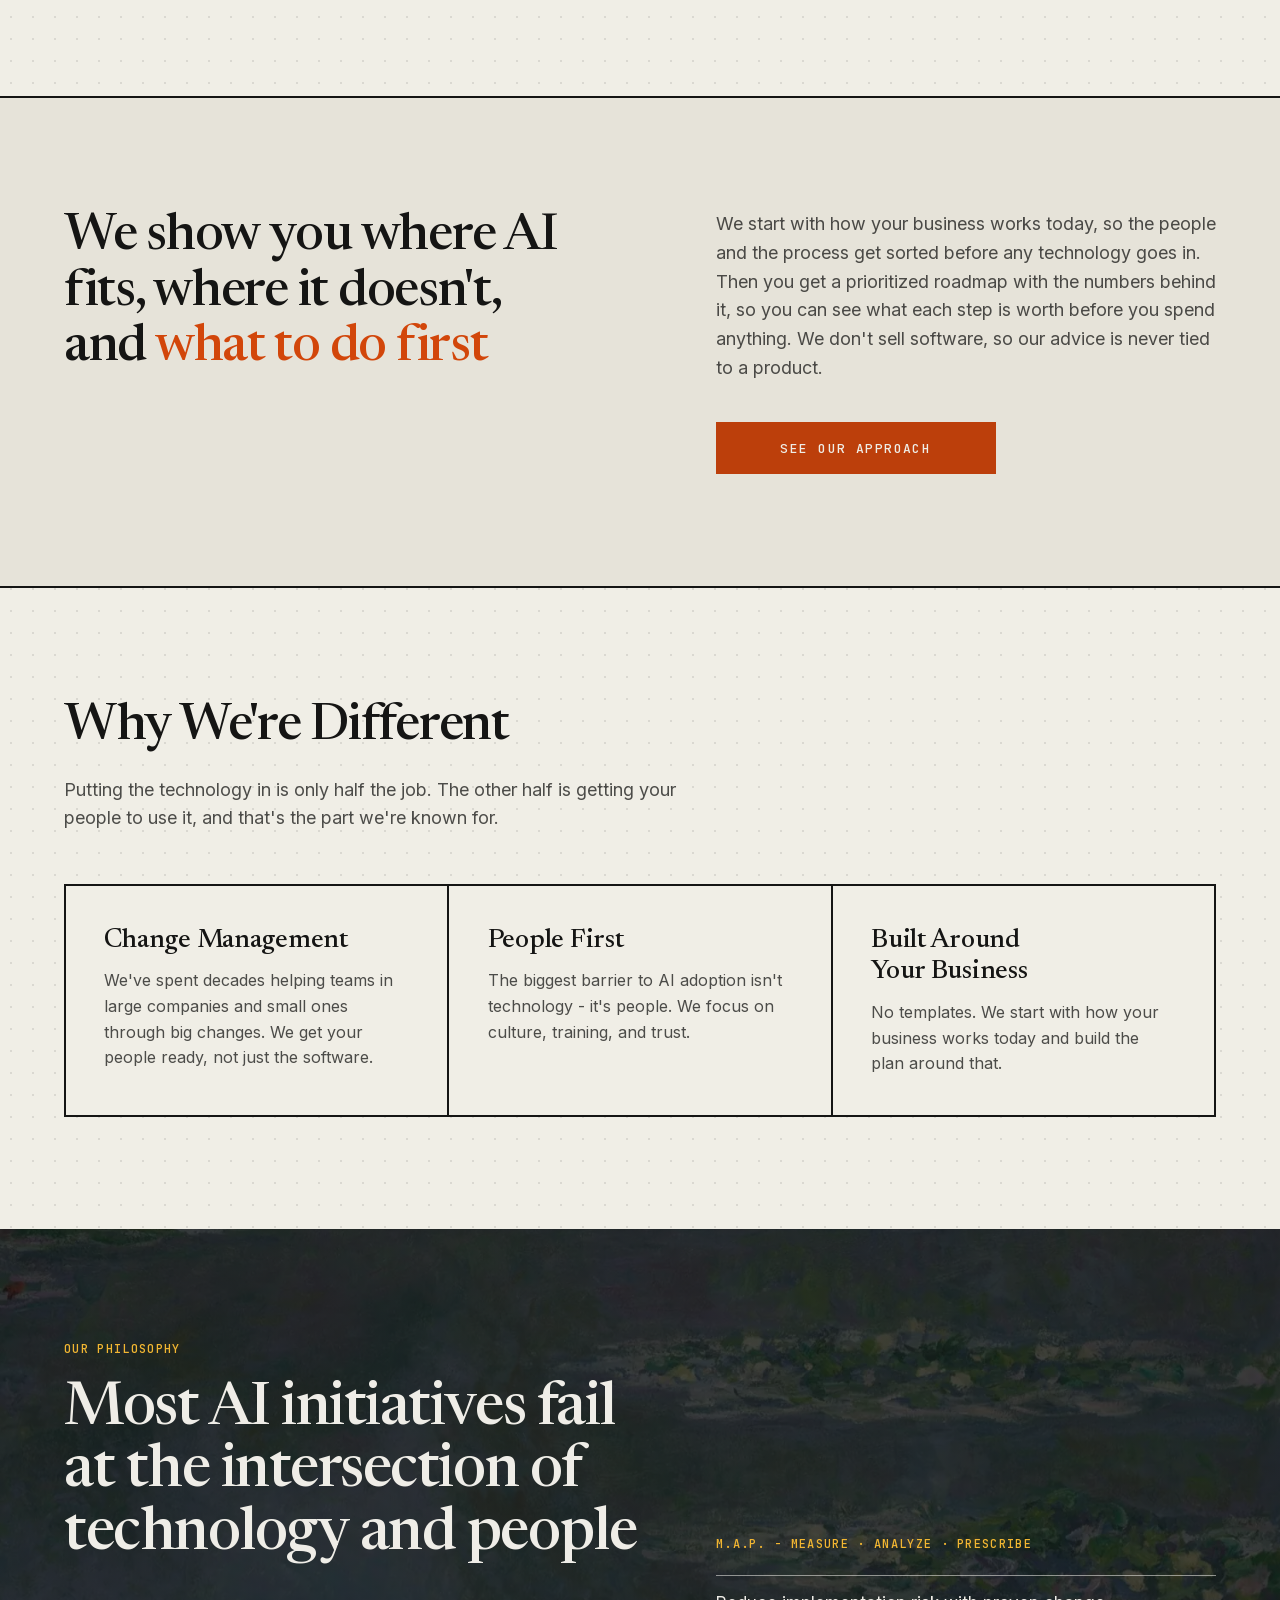
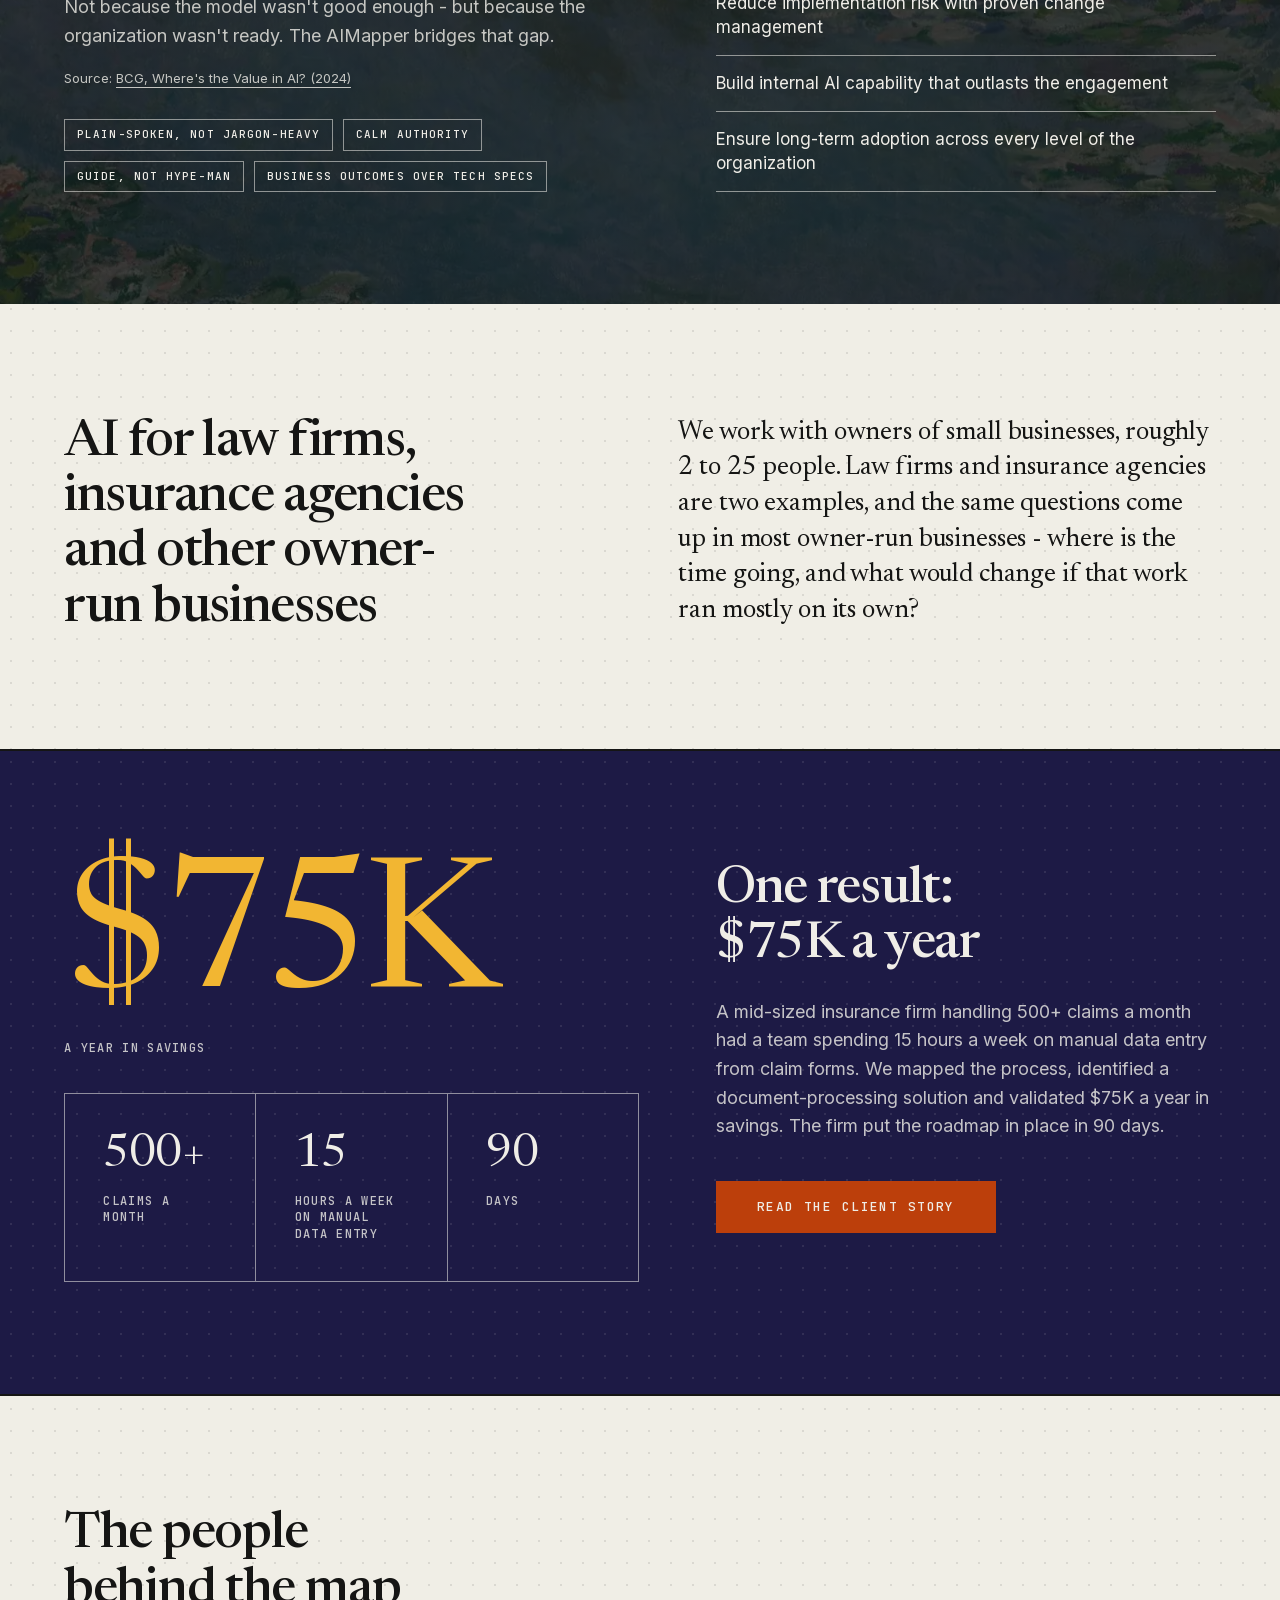
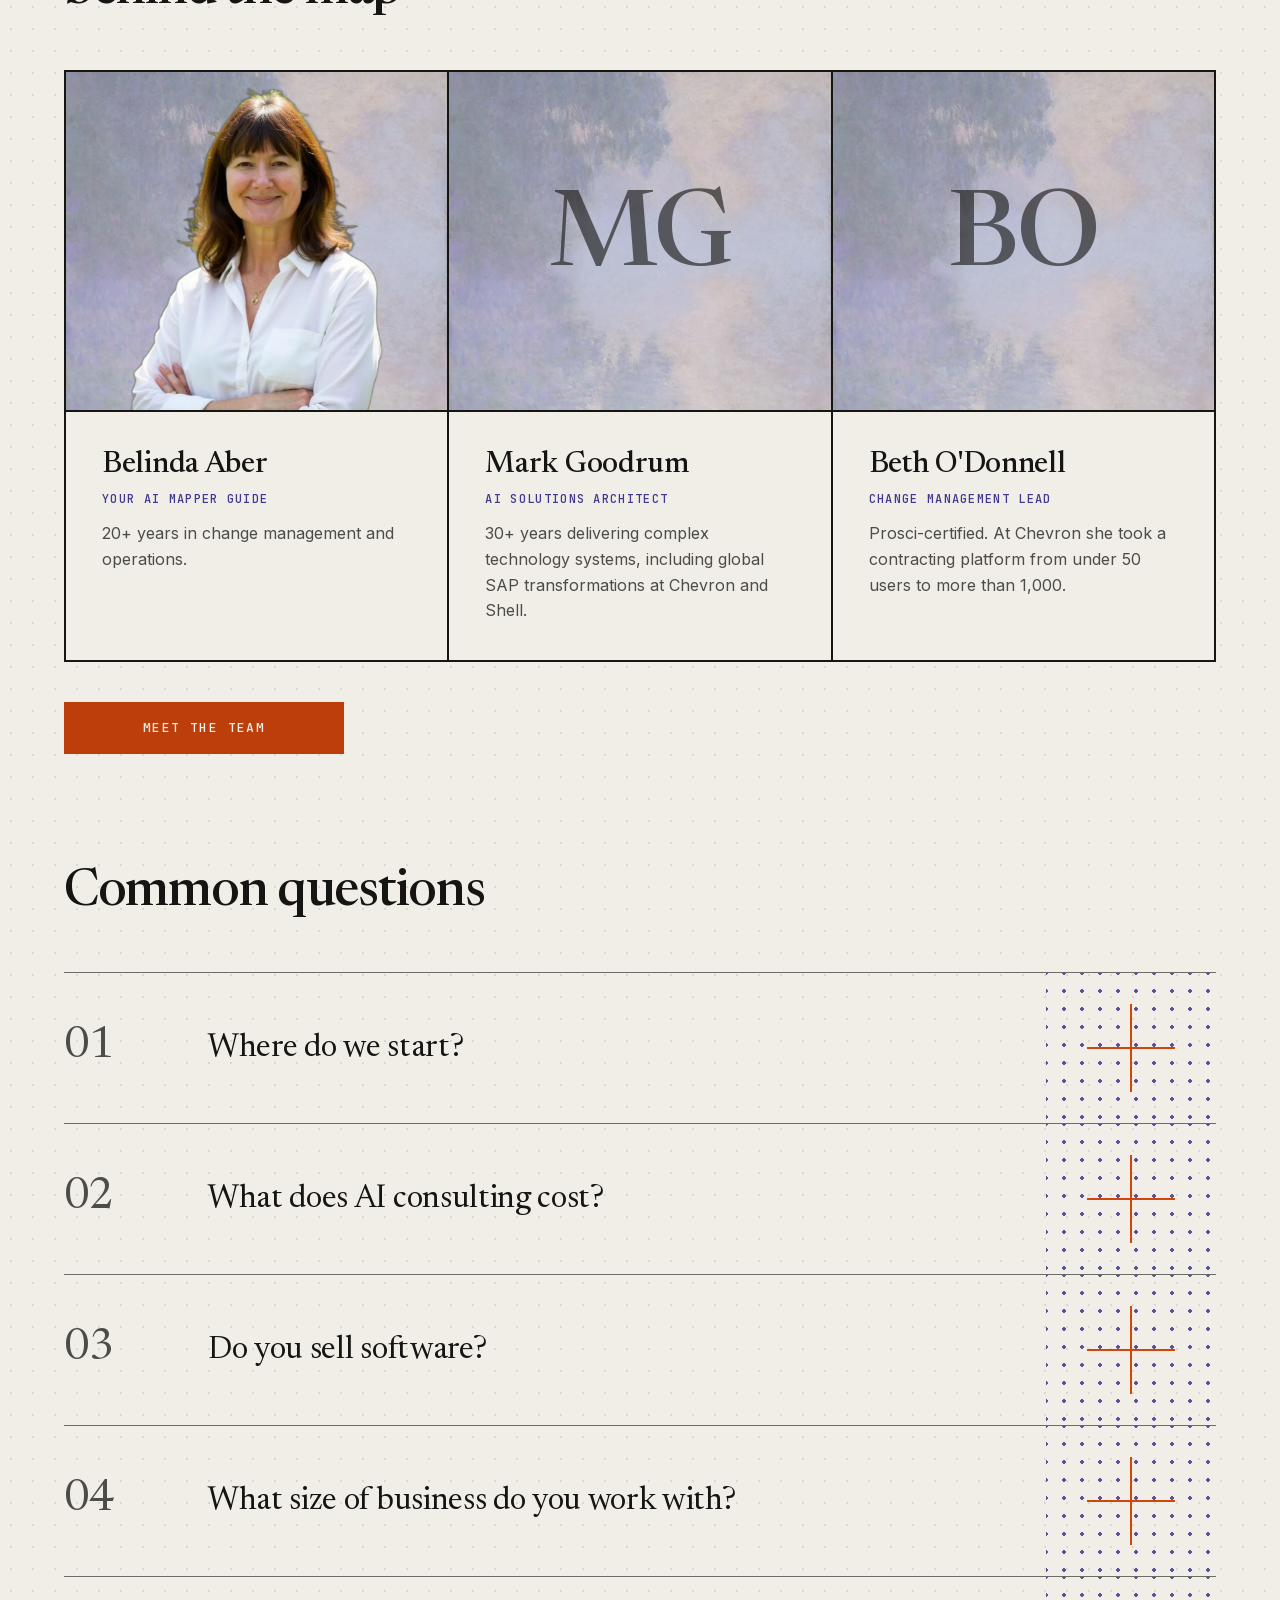
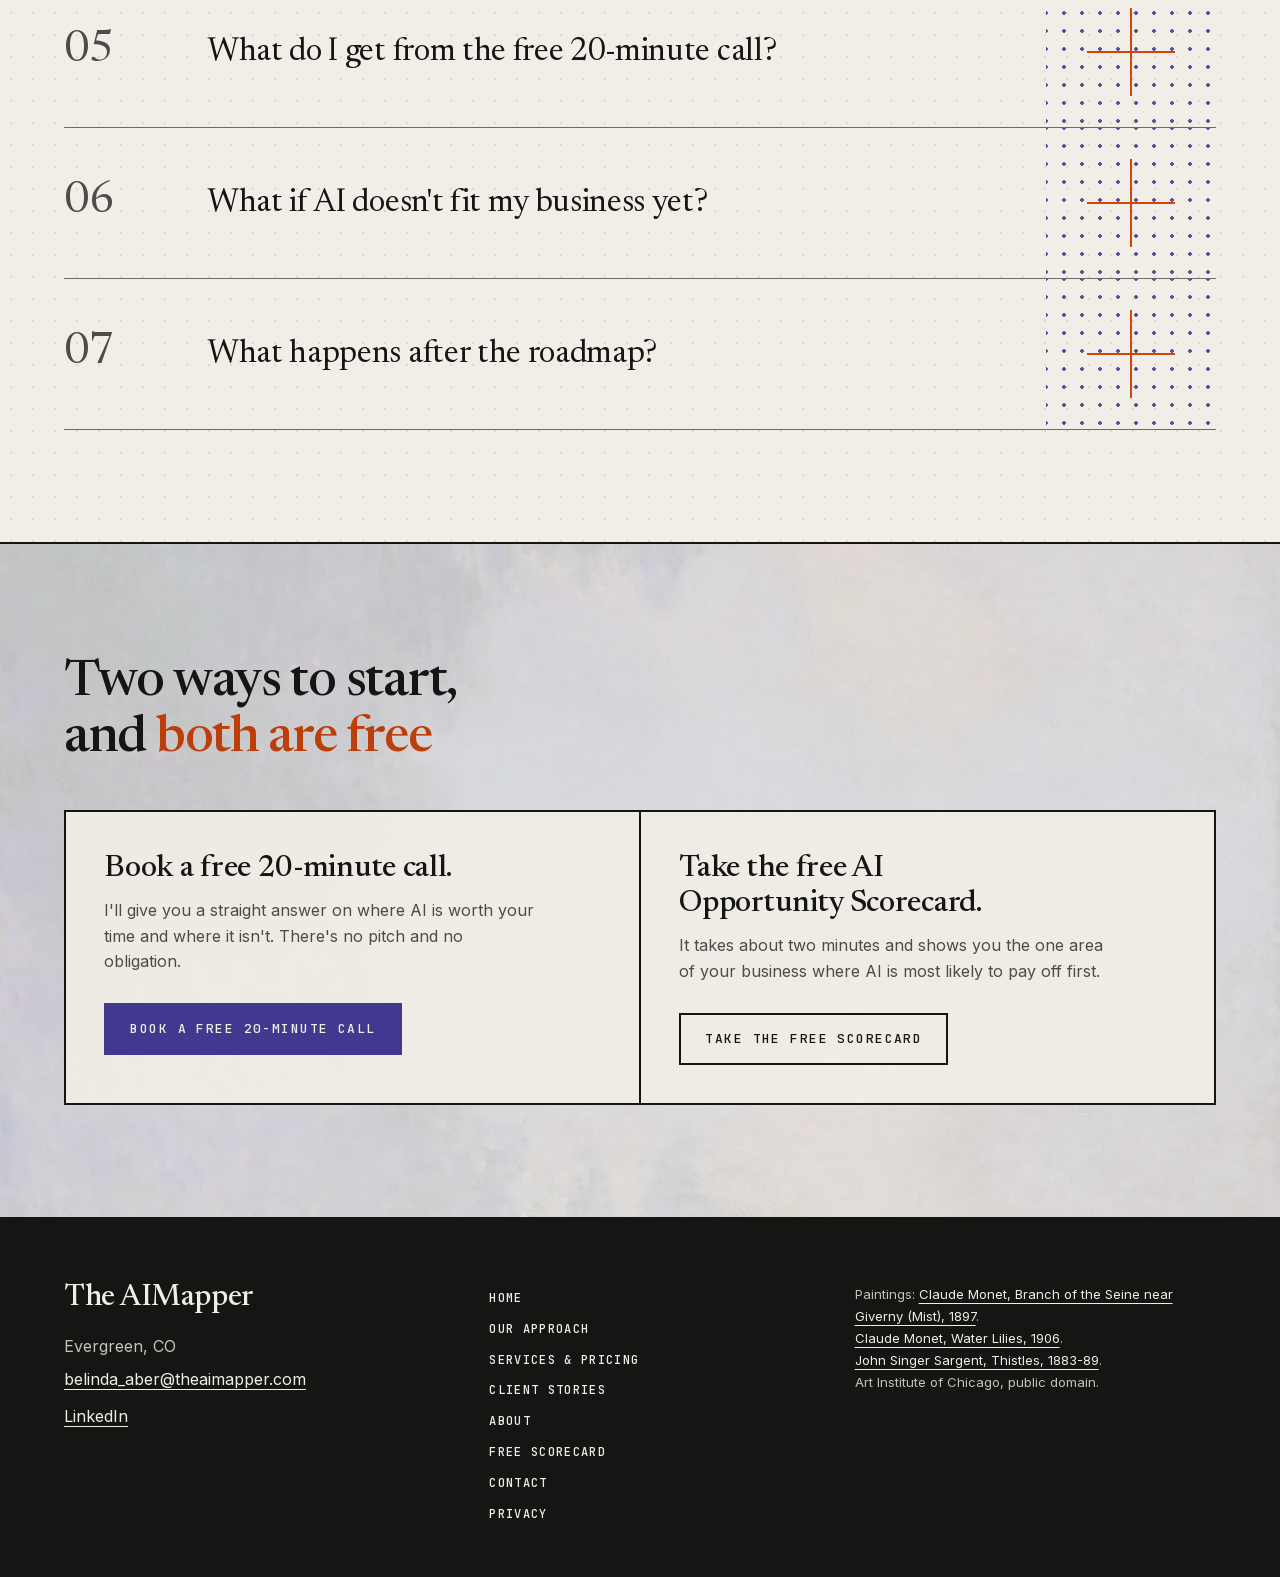
==== commit 581235fd: "Home: plainer wording in "Why We're Different" - New intro line and Change Management text - "Human-" ====
--- a/index.html
+++ b/index.html
@@ -70,11 +70,11 @@
 </div></section>
 
 <section class="band"><div class="wrap">
-  <div class="head"><h2>Why We're Different</h2><p class="lead">Implementation is only half the battle. We bridge the gap between technical potential and organizational performance through specialized expertise.</p></div>
+  <div class="head"><h2>Why We're Different</h2><p class="lead">Putting the technology in is only half the job. The other half is getting your people to use it, and that's the part we're known for.</p></div>
   <div class="grid g3">
-    <div class="cell"><h3>Change Management</h3><p>Decades of corporate and SMB experience. We ensure your team is ready for the future, not just the technology.</p></div>
-    <div class="cell"><h3>Human-Centric</h3><p>The biggest barrier to AI adoption isn't technology - it's people. We focus on culture, training, and trust.</p></div>
-    <div class="cell"><h3>Custom Execution</h3><p>No cookie-cutter templates. We provide tailored strategies that align with your unique business DNA.</p></div>
+    <div class="cell"><h3>Change Management</h3><p>We've spent decades helping teams in large companies and small ones through big changes. We get your people ready, not just the software.</p></div>
+    <div class="cell"><h3>People First</h3><p>The biggest barrier to AI adoption isn't technology - it's people. We focus on culture, training, and trust.</p></div>
+    <div class="cell"><h3>Built Around Your Business</h3><p>No templates. We start with how your business works today and build the plan around that.</p></div>
   </div>
 </div></section>
 
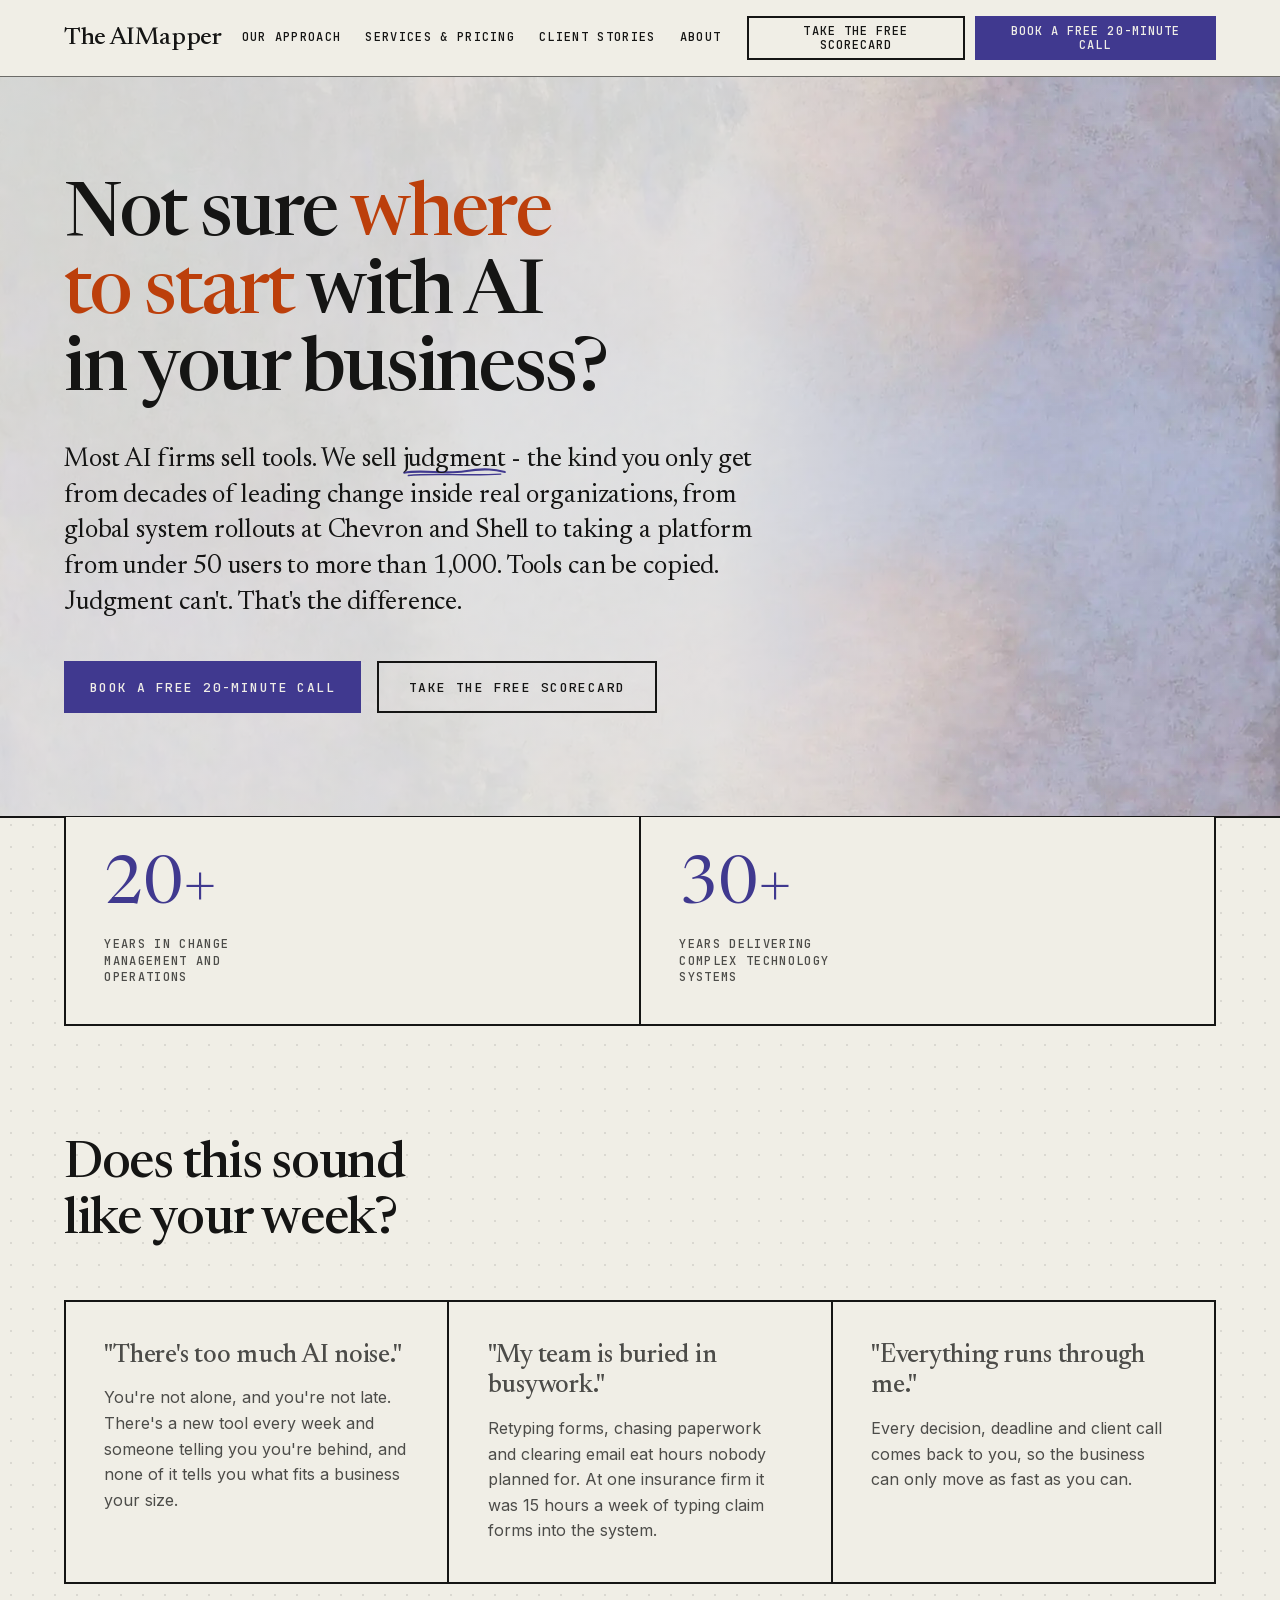
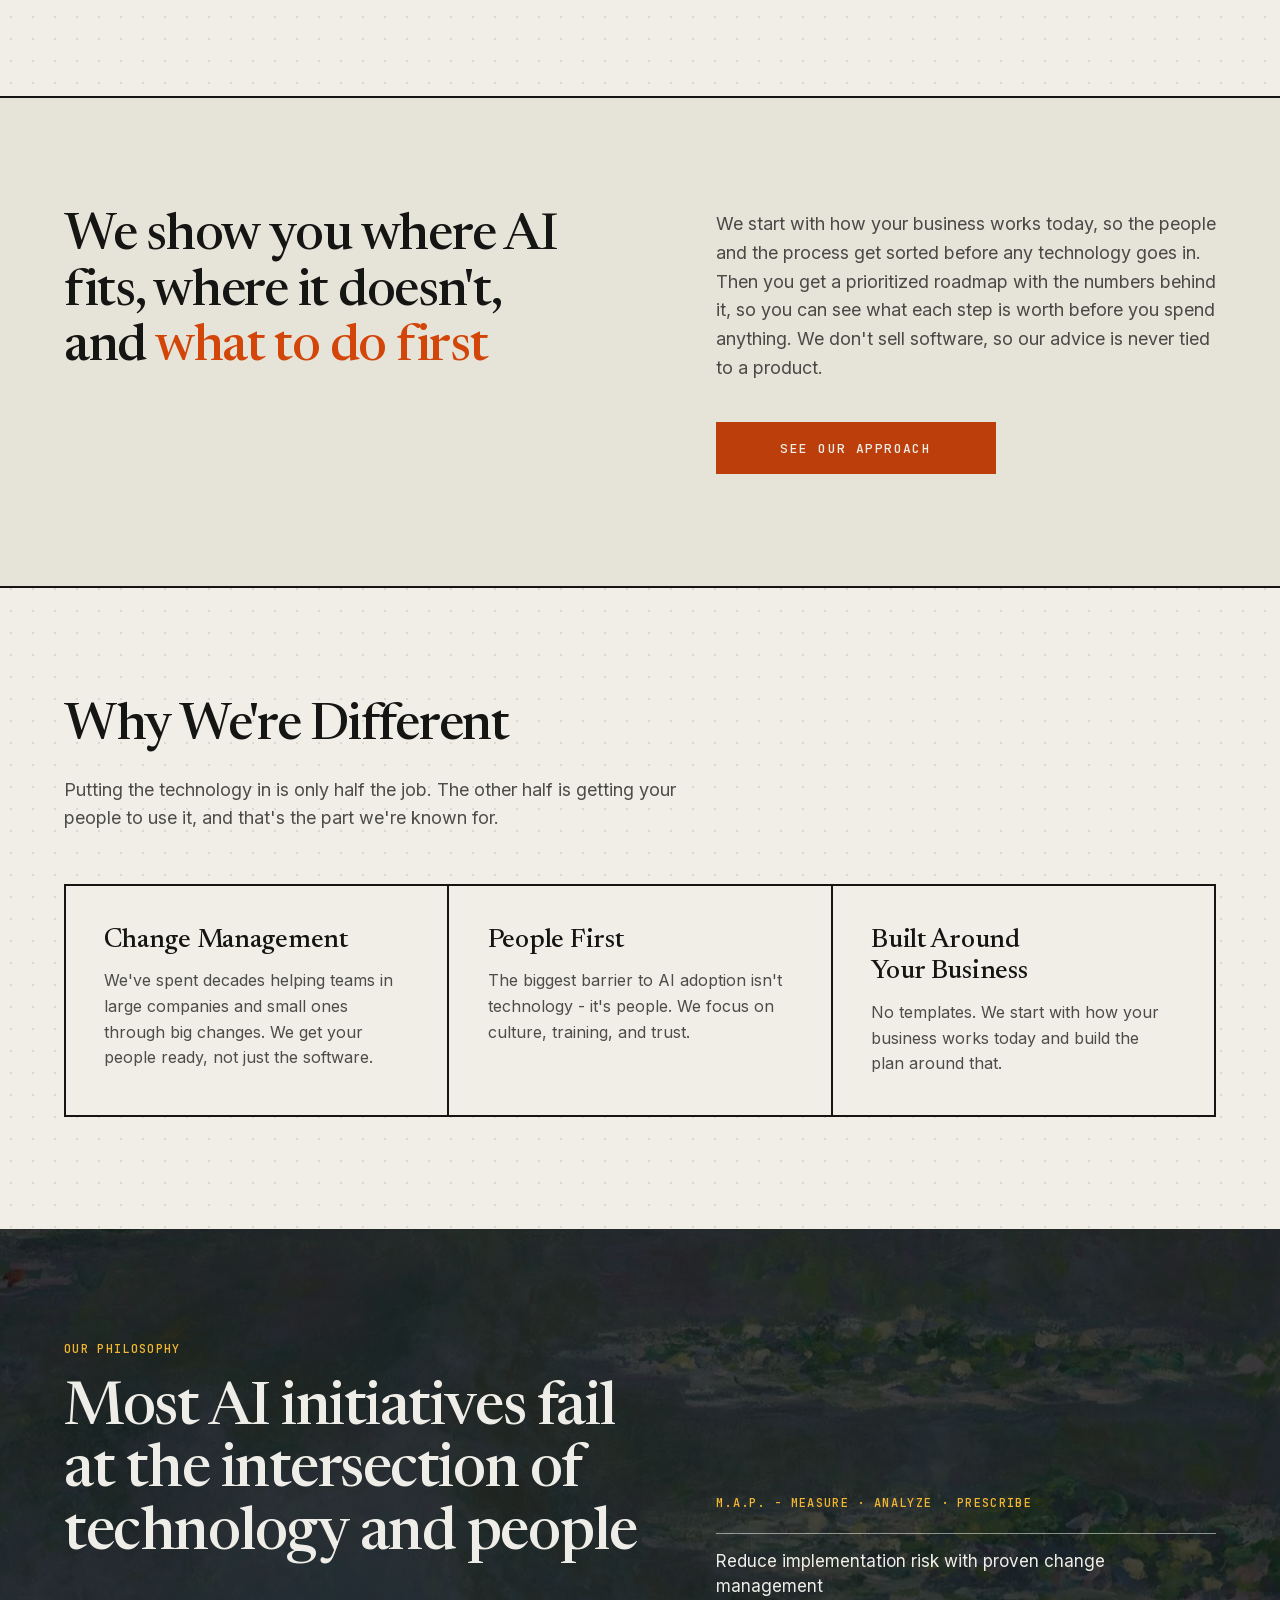
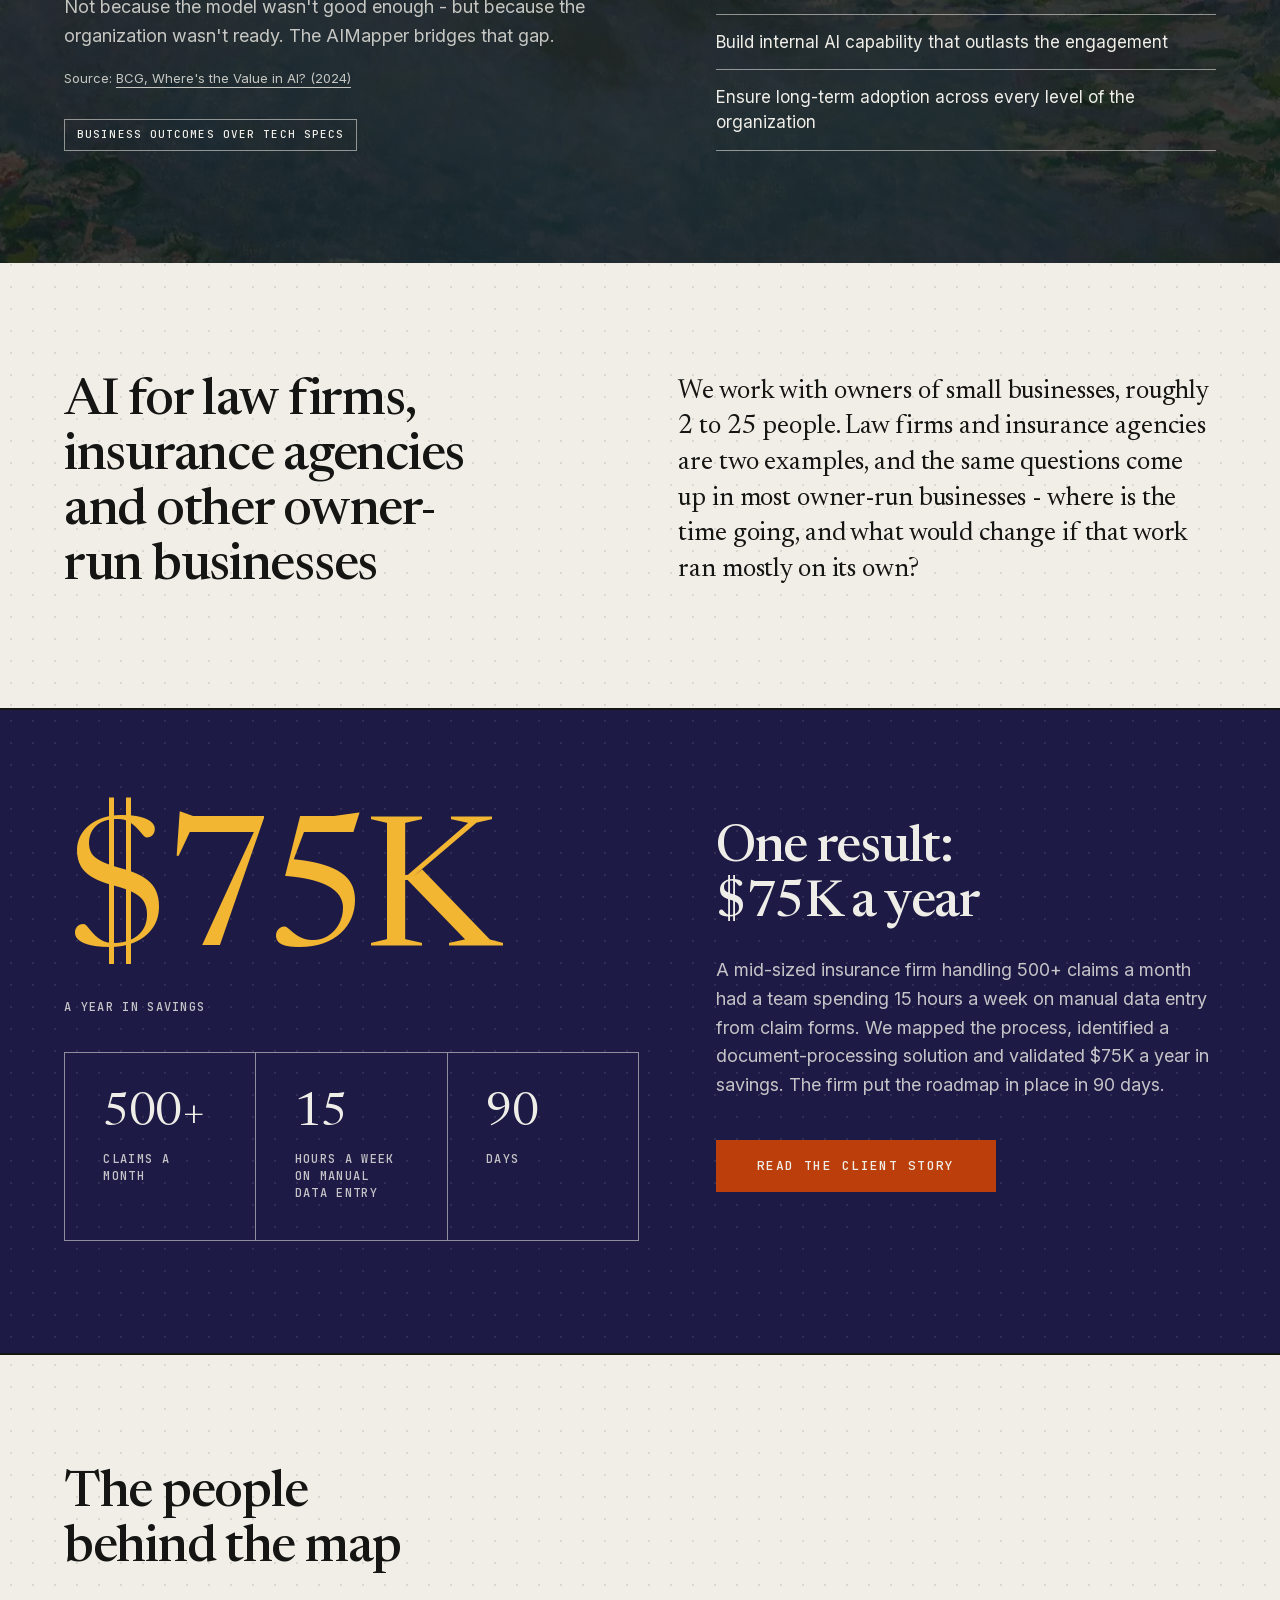
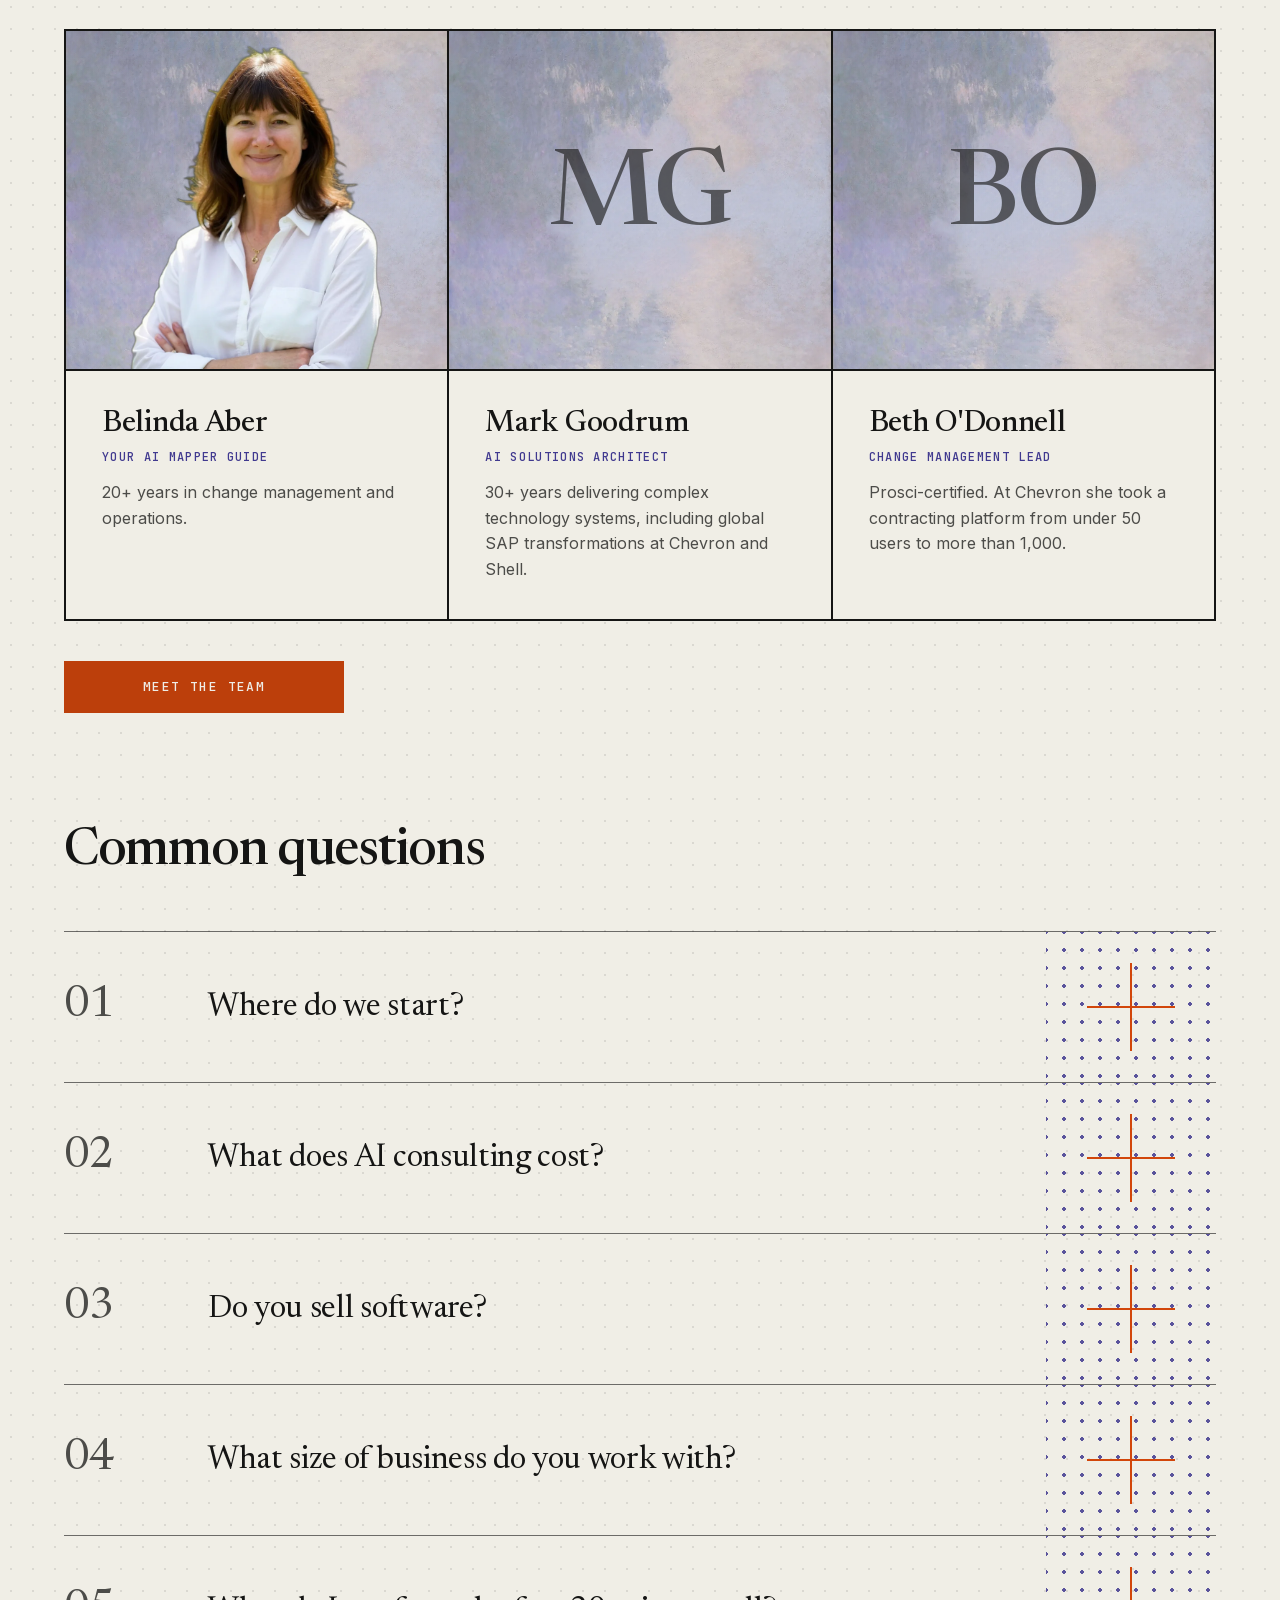
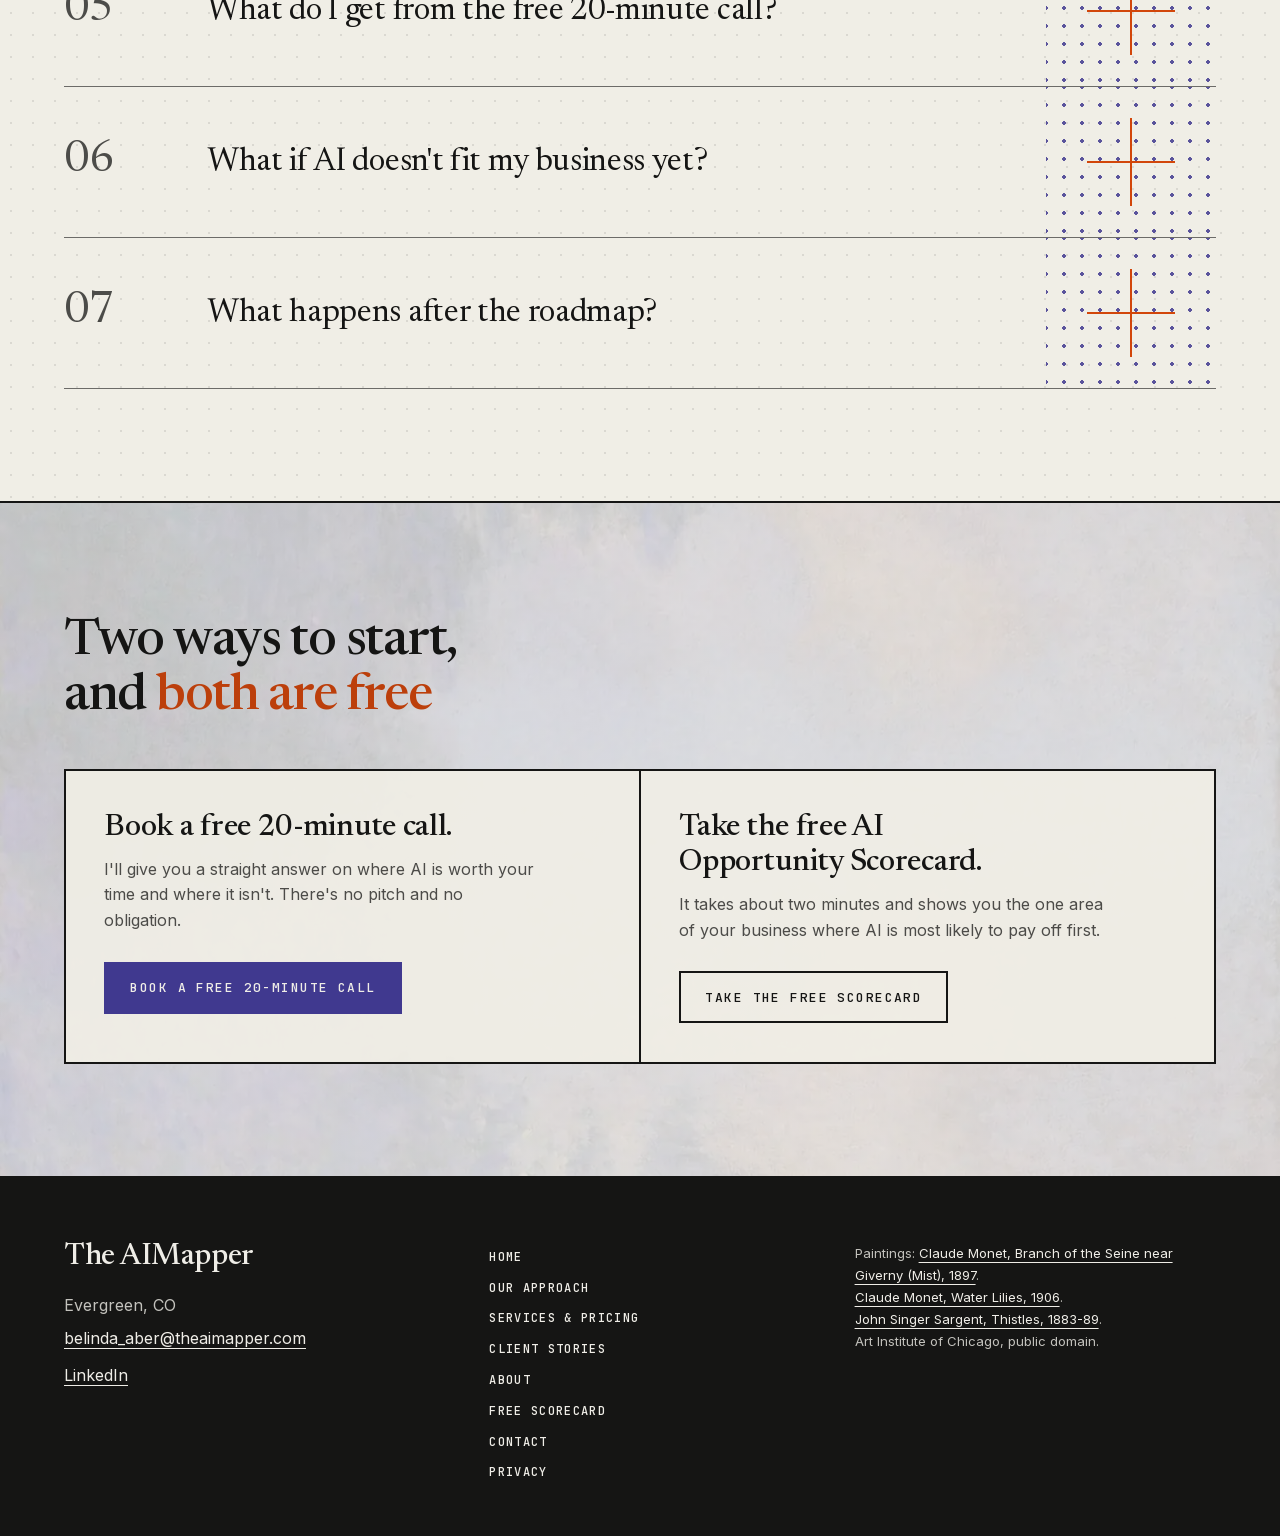
==== commit dd95bc38: "Add a page-not-found page; keep one tag under Our Philosophy - New 404.html: "This page isn't on you" ====
--- a/index.html
+++ b/index.html
@@ -84,7 +84,7 @@
     <p class="statement">Most AI initiatives fail at the intersection of technology and people</p>
     <p class="lead">Not because the model wasn't good enough - but because the organization wasn't ready. The AIMapper bridges that gap.</p>
     <p class="source">Source: <a href="https://www.bcg.com/publications/2024/wheres-value-in-ai" rel="noopener">BCG, Where's the Value in AI? (2024)</a></p>
-    <ul class="tags"><li>Plain-spoken, not jargon-heavy</li><li>Calm authority</li><li>Guide, not hype-man</li><li>Business outcomes over tech specs</li></ul>
+    <ul class="tags"><li>Business outcomes over tech specs</li></ul>
   </div>
   <div>
     <p class="mono kicker">M.A.P. - Measure · Analyze · Prescribe</p>
--- a/css/style.css
+++ b/css/style.css
@@ -474,3 +474,6 @@
 .prose p{font-size:18px;line-height:1.6;color:var(--ink-soft)}
 .prose a{color:var(--ink);text-underline-offset:4px;overflow-wrap:anywhere}
 .prose .sign{margin-top:36px;padding-top:24px;border-top:var(--rule);color:var(--ink)}
+
+/* ---------- sign-off line on the page-not-found page (added 2026-11-16) ---------- */
+.from{margin-top:28px;color:var(--indigo)}
